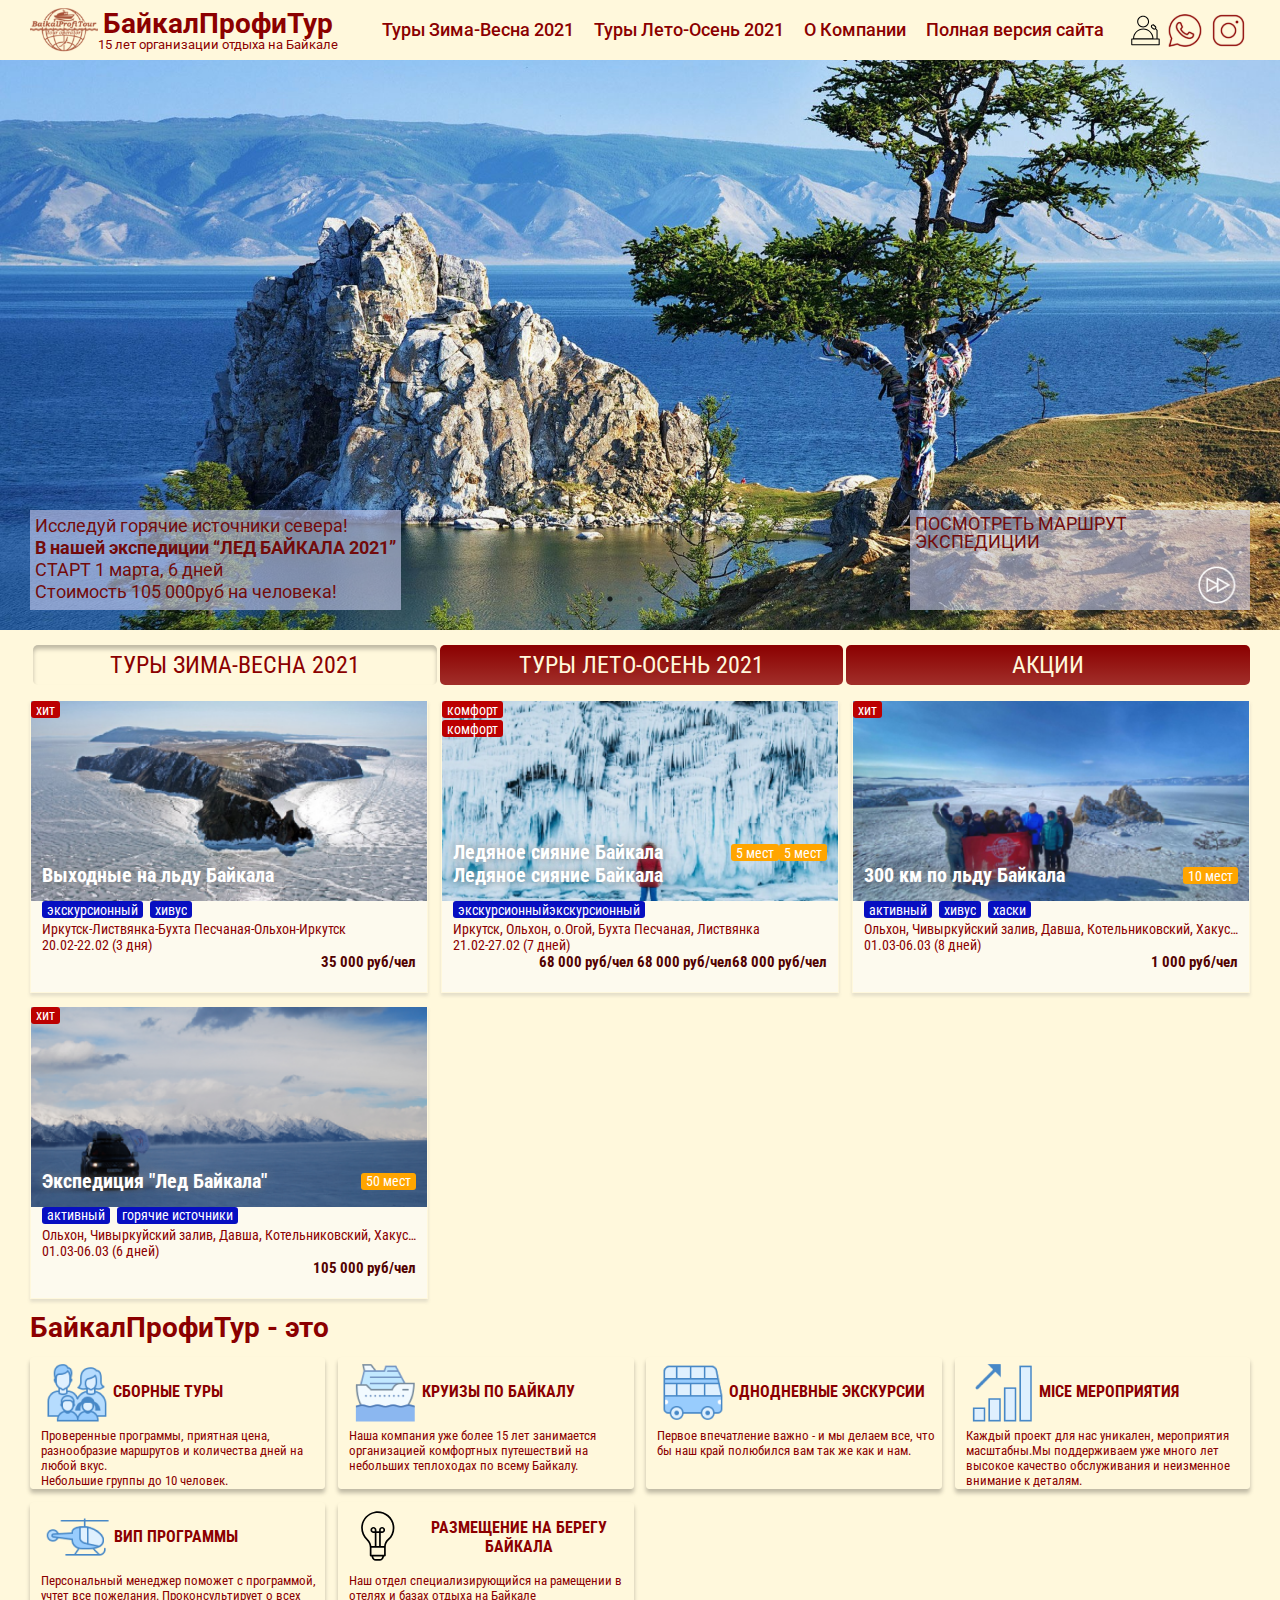
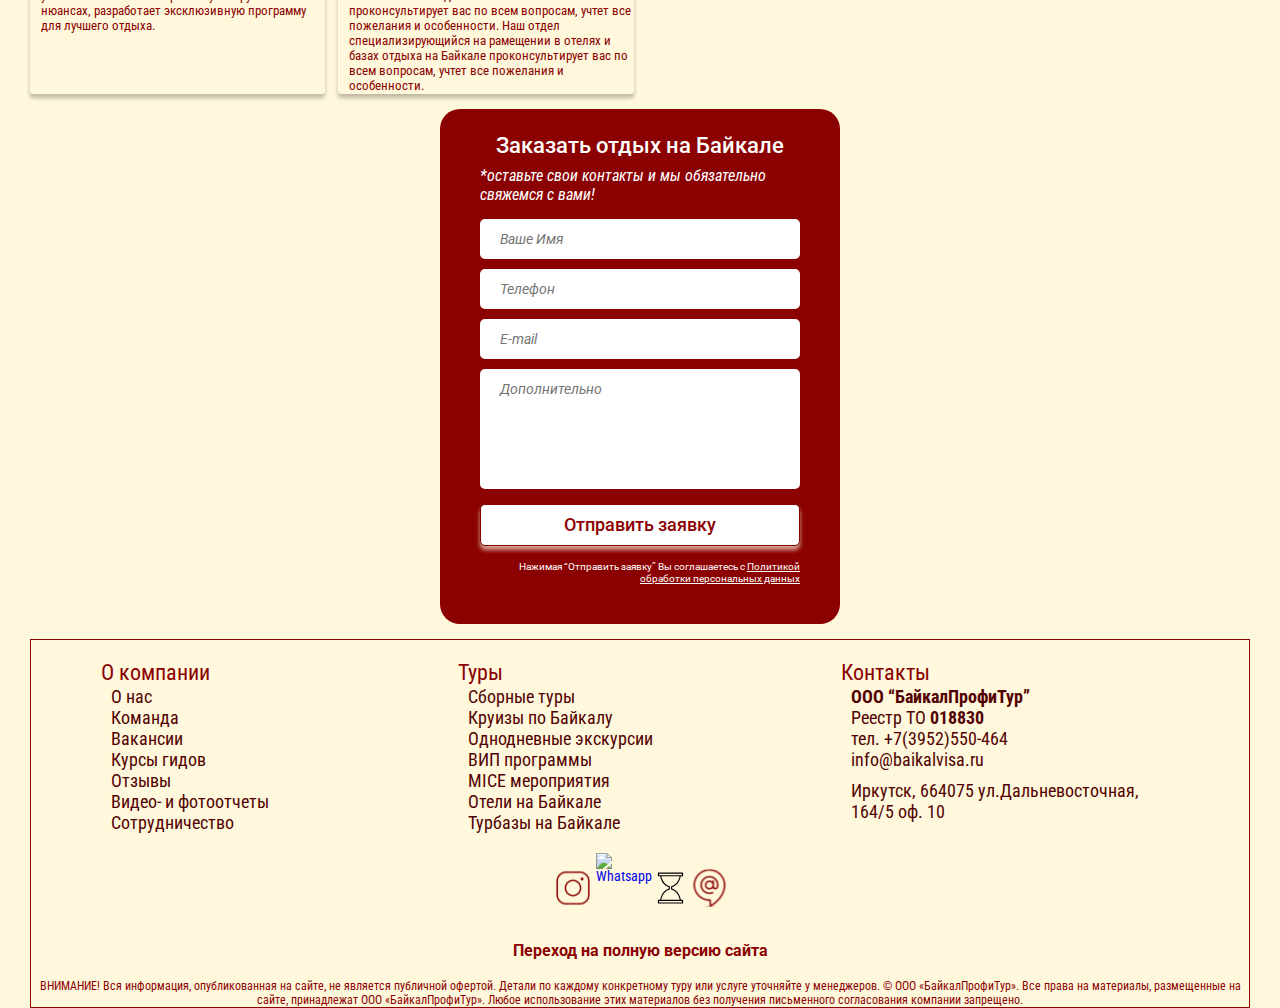
==== index.html @ 5ce85ab9 "Add files via upload" ====
<!DOCTYPE html>
<html lang="en">
<head>
   <meta charset="UTF-8">
   <meta name="viewport" content="width=device-width, initial-scale=1.0">
   <link rel="stylesheet" href="css/style.css">
   <link rel="stylesheet" href="slick/slick.css">
   <link rel="stylesheet" href="slick/slick-theme.css">
   <title>Document</title>
</head>
<body>
<div class="wrapper">
   <header class="header">
      <div class="container header-container">
   
         <div class="header__body">
   
            <!-- Колонка логотип -->
            <div class="header__column menu-logo">
               <a href="/index.html" class="header__logo"><img src="img/icon/baikalprofitour_logoс.svg" alt="Логотип"></a>
               <div class="header__text">
                  <p class="header__title">
                    <a href="index.html">БайкалПрофиТур</a></p>
                  <p class="header__subtitle">15 лет организации отдыха на Байкале</p>
               </div>
            </div>
            <!-- Колонка основного меню -->
            <div class="header__column menu-header">
               <!-- Бургер -->
               <div class="menu-header__icon">
                  <span></span>
               </div>
               <nav class="menu-header__menu">
                  <ul class="menu-header__list">
                     <li><a href="/index.html" class="menu-header__link">Туры Зима-Весна 2021</a></li>
                     <li><a href="/summer.html" class="menu-header__link">Туры Лето-Осень 2021</a></li>
                     <li><a href="#" class="menu-header__link">О Компании</a></li>
                     <li><a href="http://www.baikalvisa.ru/" class="menu-header__link">Полная версия сайта</a></li>
                     <li class="menu-header__list_text menu-header__link">ООО “БайкалПрофиТур” <br> Реестр ТО 018830 <br>тел. +7(3952)550-464<br> info@baikalvisa.ru <br>Иркутск, 664075 ул.Дальневосточная, 164/5 оф. 10</li>
   
                  </ul>
                  
               </nav>
            </div>
            <!-- Колонка меню для связи  -->
            <div class="header__column social-menu-header dropdown">
               <div class="social-menu__dropdownbtn"><img src="img/icon/dropdown.svg" alt="Связаться"></div>
   
               <ul class="social-menu-header__list">
                  <li><a href="#" class="social-menu-header__link"><img src="img/test/Tilda_Icons_1ed_speaker.svg" alt="Позвонить"></a></li>
                  <li><a href="#" class="social-menu-header__link"><img src="img/icon/whatsapp.svg" alt="WhatsApp"></a></li>
                  <li><a href="https://www.instagram.com/baikal_profi_tour/?igshid=1kckysxaospuv" class="social-menu-header__link"><img src="img/icon/insta.svg" alt="Инстаграмм"></a></li>
               </ul>
               
               
               
               
            </div>
   
         </div>
      </div>
   </header>
   </div>    <div class="wrapper">
      <main class="main">

      <!-- Слайдер -->
      <section class="main__slider slider">
         <!-- единичный слайд -->
         <div class="slide" style="background-image: url(/img/slider_2.jpg)">
            <div class="container slide-wrapper">
               <div class="slide__information">
               
               <div class="slide__column slide-description">
                  <p class="slide-description__text">
                  Исследуй горячие источники севера!<br>
                  <strong>В нашей экспедиции “ЛЕД БАЙКАЛА 2021”</strong><br>
                  СТАРТ 1 марта, 6 дней<br>
                  Стоимость 105 000руб на человека!<br>
                  </p>
               </div>
               <div class="slide__column slide-more">
                  <div class="slide-more__text">
                     ПОСМОТРЕТЬ МАРШРУТ ЭКСПЕДИЦИИ
                  </div>
                  <a href="#" class="slide-more__link"><img src="img/icon/slide_link-btn.svg" alt=""></a>
               </div>
               </div>
            </div>
         </div>
         <!-- единичный слайд -->
         <div class="slide" style="background-image: url(/img/slider_3.jpg)">
            <div class="container slide-wrapper">
               <div class="slide__information">
               
               <div class="slide__column slide-description">
                  <p class="slide-description__text">
                  1 <br>
                  2 <br>
                  3 <br>
                  4 <br>
                  5 <br>
                  </p>
               </div>
               <div class="slide__column slide-more">
                  <div class="slide-more__text">
                     ПОСМОТРЕТЬ МАРШРУТ ЭКСПЕДИЦИИ
                  </div>
                  <a href="#" class="slide-more__link"><img src="img/test/Tilda_Icons_1ed_hat.svg" alt=""></a>
               </div>
               </div>
            </div>
         </div>
         <!-- единичный слайд -->
         <div class="slide" style="background-image: url(/img/slider_4.jpg)">
            <div class="container slide-wrapper">
               <div class="slide__information">
               
               <div class="slide__column slide-description">
                  <p class="slide-description__text">
                  Исследуй горячие источники севера!<br>
                  <strong>В нашей экспедиции “ЛЕД БАЙКАЛА 2021”</strong><br>
                  СТАРТ 1 марта, 6 дней<br>
                  Стоимость 105 000руб на человека!<br>
                  </p>
               </div>
               <div class="slide__column slide-more">
                  <div class="slide-more__text">
                     ПОСМОТРЕТЬ МАРШРУТ ЭКСПЕДИЦИИ
                  </div>
                  <a href="#" class="slide-more__link"><img src="img/icon/slide_link-btn.svg" alt=""></a>
               </div>
               </div>
            </div>
         </div>

      </section>
      <!-- Секция с основными категориями -->
<div class="container">
   <h1 class="hidden">БАЙКАЛПРОФИТУР 15 лет организации отдыха на Байкале</h1>
   <!-- Выбор категорий -->
<section class="category">
   <ul class="category-list category-title">
      <li class="category-title-item_active">
         <a href="index.html" class="category-title__link category-title__link_active"><h2>ТУРЫ ЗИМА-ВЕСНА 2021</h2></a>
      </li>
      <li>
         <a href="summer.html" class="category-title__link"><h2>ТУРЫ ЛЕТО-ОСЕНЬ 2021</h2></a>
      </li>
      <li>
         <a href="stock.html" class="category-title__link"><h2>АКЦИИ</h2></a>
      </li>
   </ul>
   <!-- Вывод постов из категории -->
   <div class="category-results">
      <!-- единичный пост -->
      <div class="category-results__item category-item">
         
         <div class="category-item__prev" style="background-image: url(/img/item1.png)">
            <ul class="flag-list__intitle">
               <li class="category-item__flag flag__intitle_top">
                  хит
               </li>
              
            </ul>
            <div class="prev-wrapper">
            <h2 class="category-item__title">Выходные на льду Байкала</h2>
            
            </div>
            <a href='single.html' class='category-item__ghostLink'></a>

         </div>
         
         <div class="category-item__descr">
            <div class="descr-wrapper">
            <ul class="category-flag flag-list flag-list_nowrap">
               <li class="category-flag__item category-flag__item_left category-item__flag category-item__flag_nowrap">
                  <p class="nowrap"> экскурсионный</p>
               </li>
               <li class="category-flag__item category-flag__item_left category-item__flag category-item__flag_nowrap">
                  <p class="nowrap"> хивус </p>
               </li>
               
            </ul>
            <div class="category-item__information">
            <div class="category-item__text">
            <p class="category-item__rout">
               Иркутск-Листвянка-Бухта Песчаная-Ольхон-Иркутск
                         </p>
            <p class="category-item__data">
               20.02-22.02 (3 дня)  
            </div>
            </p>
         
            <p class="category-item__price">
               35 000 руб/чел
            </p>
         </div>
            </div>
         </div>
      </div>
      <!-- Конец поста-->
      <!-- единичный пост -->
      <div class="category-results__item category-item">
         
         <div class="category-item__prev" style="background-image: url(/img/item2.png)">
            <ul class="flag-list__intitle">
               <li class="category-item__flag flag__intitle_top">
                  комфорт
               </li>
               <li class="category-item__flag flag__intitle_top">
                  комфорт
               </li>
               
              
            </ul>
            <div class="prev-wrapper">
            <h2 class="category-item__title">Ледяное сияние Байкала Ледяное сияние Байкала</h2>
            <p class="category-item__flag flag__intitle">5 мест</p>
            <p class="category-item__flag flag__intitle">5 мест</p>
            
            </div>
            <a href='#' class='category-item__ghostLink'></a>

         </div>
         
         <div class="category-item__descr">
            <div class="descr-wrapper">
            <ul class="category-flag flag-list flag-list_nowrap">
               <li class="nowrap category-flag__item category-flag__item_left category-item__flag category-item__flag_nowrap">
                  <p class="nowrap"> экскурсионныйэкскурсионный </p>
               </li>
            </ul>
            <div class="category-item__information">
            <div class="category-item__text">
            <p class="category-item__rout">
               Иркутск, Ольхон, о.Огой, Бухта Песчаная, Листвянка
                      </p>
            <p class="category-item__data">
               21.02-27.02 (7 дней)     
            </div>
            </p>
         
            <p class="category-item__price">
               68 000 руб/чел
               68 000 руб/чел68 000 руб/чел
               
            </p>
         </div>
            </div>
         </div>
      </div>
      <!-- Конец поста-->
      <!-- единичный пост -->
      <div class="category-results__item category-item">
         
         <div class="category-item__prev" style="background-image: url(/img/item3.png)">
            <ul class="flag-list__intitle">
               <li class="category-item__flag flag__intitle_top">
                  хит
               </li>
              
            </ul>
            <div class="prev-wrapper">
            <h2 class="category-item__title">300 км по льду Байкала </h2>
            <p class="category-item__flag flag__intitle">10 мест</p>
            </div>
            <a href='#' class='category-item__ghostLink'></a>

         </div>
         
         <div class="category-item__descr">
            <div class="descr-wrapper">
            <ul class="category-flag flag-list flag-list_nowrap">
               <li class="category-flag__item category-flag__item_left category-item__flag category-item__flag_nowrap">
                  <p class="nowrap"> активный</p>
               </li>
               <li class="category-flag__item category-flag__item_left category-item__flag category-item__flag_nowrap">
                  <p class="nowrap"> хивус</p>
               </li>
               <li class="category-flag__item category-flag__item_left category-item__flag category-item__flag_nowrap">
                  <p class="nowrap"> хаски</p>
               </li>
               
            </ul>
            <div class="category-item__information">
            <div class="category-item__text">
            <p class="category-item__rout">
               Ольхон, Чивыркуйский залив, Давша, Котельниковский, Хакусы, Северобайкальск
            </p>
            <p class="category-item__data">
               01.03-06.03 (8 дней)
            </div>
            </p>
         
            <p class="category-item__price">
               1 000 руб/чел
            </p>
         </div>
            </div>
         </div>
      </div>
      <!-- Конец поста-->
      <!-- единичный пост -->
      <div class="category-results__item category-item">
         
         <div class="category-item__prev" style="background-image: url(/img/item4.png)">
            <ul class="flag-list__intitle">
               <li class="category-item__flag flag__intitle_top">
                  хит
               </li>
              
            </ul>
            <div class="prev-wrapper">
            <h2 class="category-item__title">Экспедиция "Лед Байкала"</h2>
            <p class="category-item__flag flag__intitle">50 мест</p>
            </div>
            <a href='#' class='category-item__ghostLink'></a>

         </div>
         
         <div class="category-item__descr">
            <div class="descr-wrapper">
            <ul class="category-flag flag-list flag-list_nowrap">
               <li class="category-flag__item category-flag__item_left category-item__flag category-item__flag_nowrap">
                  <p class="nowrap"> активный</p>
               </li>
               <li class="category-flag__item category-flag__item_left category-item__flag category-item__flag_nowrap">
                  <p class="nowrap"> горячие источники </p>
               </li>
               
            </ul>
            <div class="category-item__information">
            <div class="category-item__text">
            <p class="category-item__rout">
               Ольхон, Чивыркуйский залив, Давша, Котельниковский, Хакусы, Северобайкальск
            </p>
            <p class="category-item__data">
               01.03-06.03 (6 дней)
            </div>
            </p>
         
            <p class="category-item__price">
               105 000 руб/чел
            </p>
         </div>
            </div>
         </div>
      </div>
      <!-- Конец поста-->
  

   </div>

</section>
</div><div class="container">

<section class="features-wrapper">
   <div class="features-title">
   <h2 class="features-title">
      БайкалПрофиТур - это
   </h2>
</div>
   <!-- вывод постов-->
   <div class="features">
      <!-- единичный пост -->
      <div class="features-item">
         <a href="http://www.baikalvisa.ru/"></a>
         <div class="features-item__wrapper">
            
         <div class="features-item__block-title">
            <div class="features-item__img">
               <img src="img/features1.png" alt="">
            </div>
            <div class="features-item__title">
               <h3>
                  СБОРНЫЕ ТУРЫ
               </h3>
            </div>
         </div>
         <div class="features-item__text">
            
               Проверенные программы, приятная цена, разнообразие маршрутов и количества дней на любой вкус.
               <br>Небольшие группы до 10 человек.  
            
         </div>
         </div>
      </div>
      <!-- конец поста -->
            <!-- единичный пост -->
            <div class="features-item">
               <a href="http://www.baikalvisa.ru/"></a>
               <div class="features-item__wrapper">
               <div class="features-item__block-title">
                  <div class="features-item__img">
                     <img src="img/features2.png" alt="">
                  </div>
                  <div class="features-item__title">
                     <h3>
                        КРУИЗЫ ПО БАЙКАЛУ
                     </h3>
                  </div>
               </div>
               <div class="features-item__text">
                  
                  Наша компания уже более 15 лет занимается организацией комфортных путешествий на небольших теплоходах по всему Байкалу.   
                  
               </div>
               </div>
            </div>
            <!-- конец поста -->
                  <!-- единичный пост -->
      <div class="features-item">
         <a href="http://www.baikalvisa.ru/"></a>
         <div class="features-item__wrapper">
         <div class="features-item__block-title">
            <div class="features-item__img">
               <img src="img/features3.png" alt="">
            </div>
            <div class="features-item__title">
               <h3>
                  ОДНОДНЕВНЫЕ ЭКСКУРСИИ
               </h3>
            </div>
         </div>
         <div class="features-item__text">
            
            Первое впечатление важно - и мы делаем все, что бы наш край полюбился вам так же как и нам. 
            
         </div>
         </div>
      </div>
      <!-- конец поста -->
            <!-- единичный пост -->
            <div class="features-item">
               <a href="http://www.baikalvisa.ru/"></a>
               <div class="features-item__wrapper">
               <div class="features-item__block-title">
                  <div class="features-item__img">
                     <img src="img/features4.png" alt="">
                  </div>
                  <div class="features-item__title">
                     <h3>
                        MICE МЕРОПРИЯТИЯ
                     </h3>
                  </div>
               </div>
               <div class="features-item__text">
                  
                  Каждый проект для нас уникален, мероприятия масштабны.Мы поддерживаем уже много лет высокое качество обслуживания и неизменное внимание к деталям. 
                  
               </div>
               </div>
            </div>
            <!-- конец поста -->
                  <!-- единичный пост -->
      <div class="features-item">
         <a href="http://www.baikalvisa.ru/"></a>
         <div class="features-item__wrapper">
         <div class="features-item__block-title">
            <div class="features-item__img">
               <img src="img/features5.png" alt="">
            </div>
            <div class="features-item__title">
               <h3>
                  ВИП ПРОГРАММЫ
               </h3>
            </div>
         </div>
         <div class="features-item__text">
            
            Персональный менеджер поможет с программой, учтет все пожелания. Проконсультирует о всех нюансах, разработает эксклюзивную программу для лучшего отдыха.  
            
         </div>
         </div>
      </div>
      <!-- конец поста -->
            <!-- единичный пост -->
            <div class="features-item">
               <a href="http://www.baikalvisa.ru/"></a>
               <div class="features-item__wrapper">
               <div class="features-item__block-title">
                  <div class="features-item__img">
                     <img src="img/test/Tilda_Icons_1ed_lightbulb 14.svg" alt="">
                  </div>
                  <div class="features-item__title">
                     <h3>
                        РАЗМЕЩЕНИЕ НА БЕРЕГУ БАЙКАЛА
                     </h3>
                  </div>
               </div>
               <div class="features-item__text">
                  
                  Наш отдел специализирующийся на рамещении в отелях и базах отдыха на Байкале проконсультирует вас по всем вопросам, учтет все пожелания и особенности.  
                  Наш отдел специализирующийся на рамещении в отелях и базах отдыха на Байкале проконсультирует вас по всем вопросам, учтет все пожелания и особенности.  

               </div>
               </div>
            </div>
            <!-- конец поста --> 
   </div>
</section>

</div><div class="container">
<form class="decor">
   <div class="form-inner">
   <h3>Заказать отдых на Байкале</h3>
   <p>*оставьте свои контакты и мы обязательно свяжемся с вами!</p>
   <input type="text" placeholder="Ваше Имя">
   <input type="tel" placeholder="Телефон">
   <input type="text" placeholder="E-mail">
   <textarea placeholder="Дополнительно" rows="3"></textarea>
   <input type="submit" value="Отправить заявку">
   <p class="politics">
      Нажимая “Отправить заявку” Вы соглашаетесь с <a href="http://www.baikalvisa.ru/">Политикой обработки персональных данных</a>
   </p>
   </div>
</form>
</div>   </main>
   </div>
<footer class="footer">
   <div class="container">
      <div class="footer-wrapper">
      <!-- Навигация в футере -->
      <div class="footer-nav">
         <!-- О компании -->
         <ul class="footer-nav__about footer-nav__list">
            <li class="footer-nav__header"><h2 class="footer-nav__title">О компании</h2><span class="footer-arrow__about arrow-up"></span></li>
         <div class="footer-about__wrapper footer-hidden">
            <li><a href="http://www.baikalvisa.ru/" class="footer-nav__link">О нас</a></li>
            <li><a href="http://www.baikalvisa.ru/" class="footer-nav__link">Команда</a></li>
            <li><a href="http://www.baikalvisa.ru/" class="footer-nav__link">Вакансии</a></li>
            <li><a href="http://www.baikalvisa.ru/" class="footer-nav__link">Курсы гидов</a></li>
            <li><a href="http://www.baikalvisa.ru/" class="footer-nav__link">Отзывы</a></li>
            <li><a href="http://www.baikalvisa.ru/" class="footer-nav__link">Видео- и фотоотчеты</a></li>
            <li><a href="http://www.baikalvisa.ru/" class="footer-nav__link">Сотрудничество</a></li>
         </div>
         </ul>
         <!-- Туры -->
         <ul class="footer-nav__tours footer-nav__list">
            <li class="footer-nav__header"><h2 class="footer-nav__title">Туры</h2><span class="footer-arrow__tours arrow-up"></span></li>
         <div class="footer-tours__wrapper footer-hidden">
            <li><a href="http://www.baikalvisa.ru/" class="footer-nav__link">Сборные туры</a></li>
            <li><a href="http://www.baikalvisa.ru/" class="footer-nav__link">Круизы по Байкалу</a></li>
            <li><a href="http://www.baikalvisa.ru/" class="footer-nav__link">Однодневные экскурсии</a></li>
            <li><a href="http://www.baikalvisa.ru/" class="footer-nav__link">ВИП программы</a></li>
            <li><a href="http://www.baikalvisa.ru/" class="footer-nav__link">MICE мероприятия</a></li>
            <li><a href="http://www.baikalvisa.ru/" class="footer-nav__link">Отели на Байкале</a></li>
            <li><a href="http://www.baikalvisa.ru/" class="footer-nav__link">Турбазы на Байкале</a></li>
         </div>
         </ul>
         <!-- Контакты -->
         <ul class="footer-nav__contacts footer-nav__list">
            <li class="footer-nav__header"><h2 class="footer-nav__title">Контакты</h2><span class="footer-arrow__contacts arrow-up"></span></li>
         <div class="footer-contacts__wrapper footer-hidden">
            <li class="footer-contacts__text footer-contacts__text_first"><strong>ООО “БайкалПрофиТур”</strong><br> Реестр ТО <strong>018830</strong> <br>тел. +7(3952)550-464 <br> info@baikalvisa.ru</li>
            <li class="footer-contacts__text">Иркутск, 664075 ул.Дальневосточная, 164/5 оф. 10</li>
         </div>
         </ul>
      </div>
      <div class="footer-social">
         <ul class="footer-social__list">
            <li><a href="https://www.instagram.com/baikal_profi_tour/?igshid=1kckysxaospuv" class="footer-social__link"><img src="img/icon/insta.svg" alt="Insta"></a></li>
            <li><a href="#" class="footer-social__link"><img src="" alt="Whatsapp"></a></li>
            <li><a href="#" class="footer-social__link"><img src="img/test/Tilda_Icons_1ed_hourglass.svg" alt="Phone"></a></li>
            <li><a href="#" class="footer-social__link"><img src="img/icon/mail.svg" alt="Mail"></a></li>
         </ul>
      </div>
      <div class="footer-site-link site-link">
         <a href="http://www.baikalvisa.ru/" class="site-link__link">Переход на полную версию сайта</a>
      </div>
      <p class="footer-offerta">
         ВНИМАНИЕ! Вся информация, опубликованная на сайте, не является публичной офертой. 
         Детали по каждому конкретному туру или услуге уточняйте у менеджеров.
         © ООО «БайкалПрофиТур». Все права на материалы, размещенные на сайте, принадлежат ООО «БайкалПрофиТур». Любое использование этих материалов без получения письменного согласования компании запрещено.
      </p>
   </div>
   </div>
</footer><script src="https://code.jquery.com/jquery-3.5.1.slim.min.js"></script>
<script src="js/main.js"></script>
<script src="slick/slick.min.js"></script>
</body>
</html>
---- css/style.css ----
@charset "UTF-8";@import url("https://fonts.googleapis.com/css2?family=Roboto+Condensed:ital,wght@0,400;0,700;1,400&family=Roboto:ital,wght@0,400;0,700;1,400&display=swap");*,:after,:before{box-sizing:border-box}blockquote,body,dd,dl,figure,h1,h2,h3,h4,p{margin:0}ol[role=list],ul[role=list]{list-style:none}html{scroll-behavior:smooth}body{min-height:100vh;text-rendering:optimizeSpeed;line-height:1.5}a:not([class]){-webkit-text-decoration-skip:ink;text-decoration-skip-ink:auto}img,picture{max-width:100%;display:block}button,input,select,textarea{font:inherit}@media (prefers-reduced-motion:reduce){*,:after,:before{animation-duration:0.01ms!important;animation-iteration-count:1!important;transition-duration:0.01ms!important;scroll-behavior:auto!important}}*{padding:0;margin:0;border:0}*,:after,:before{box-sizing:border-box}:active,:focus{outline:none}a:active,a:focus{outline:none}aside,footer,header,nav{display:block}body,html{height:100%;width:100%;font-size:100%;line-height:1;font-size:14px;-ms-text-size-adjust:100%;-moz-text-size-adjust:100%;-webkit-text-size-adjust:100%}button,input,textarea{font-family:inherit}input::-ms-clear{display:none}button{cursor:pointer}button::-moz-focus-inner{padding:0;border:0}a,a:visited{text-decoration:none}a:hover{text-decoration:none}ul li{list-style:none}img{vertical-align:top}h1,h2,h3,h4,h5,h6{font-size:inherit;font-weight:400}.wrapper{width:100%;overflow:hidden}.header{background-color:#FFF8DC;box-sizing:border-box}.container{max-width:1240px;padding:0px 10px;margin:0 auto}.header__body{height:60px;display:flex;font-size:0px;justify-content:space-between;align-items:center}.header__logo{display:flex;justify-content:center}.header__logo img{display:inline-block;height:68px}.menu-logo{display:flex;justify-content:center}.header__text{display:flex;flex-flow:column;justify-content:center}.header__title{font-family:Roboto;font-size:28px;font-weight:700;text-align:center}.header__title a{color:#8B0000}.header__subtitle{font-family:Roboto;font-size:13px;font-weight:400;text-align:center}.menu-header{display:flex;align-items:center}.menu-header__icon{display:none}.menu-header__list{display:flex}.menu-header__list li{margin-left:20px}.social-menu-header__list{display:flex}.social-menu-header__list li{max-height:60px;margin-left:11px}.social-menu-header__list img{max-width:100%}.menu-header__link{font-family:Roboto;font-style:normal;font-weight:500;font-size:18px;text-align:center;color:#8B0000}.menu-header__link:hover{opacity:0.4}.social-menu-header__link img{height:35px;max-width:100%}.social-menu-header__link img:hover{opacity:0.4}.social-menu__dropdownbtn{display:none}.social-menu__dropdownbtn img{max-width:100%;height:50px}.menu-header__list_text{text-align:left;display:none}@media (max-width:890px){.header{position:fixed;width:100%;top:0;left:0;z-index:50;background-color:#FFF8DC}.header:before{content:"";position:absolute;top:0;left:0;width:100%;height:100%;background-color:#FFF8DC;z-index:3;filter:drop-shadow(0px 4px 4px rgba(139,0,0,0.25))}.header__body{position:relative;display:flex;font-size:0px;justify-content:space-between;align-items:center}.menu-header__icon{z-index:4;display:block;position:relative;width:40px;max-height:20px}.menu-header__icon span{position:absolute;background:#FFF8DC;border:1px solid #8B0000;width:40px;height:4px;top:50%}.menu-header__icon span:before{content:"";position:absolute;background:#FFF8DC;border:1px solid #8B0000;width:40px;height:4px;transform:translateY(-10px);left:-2%}.menu-header__icon span:after{content:"";position:absolute;background:#FFF8DC;border:1px solid #8B0000;width:40px;height:4px;transform:translateY(9px);left:-2%}.menu-header__icon_active span{background-color:transparent;border:none}.menu-header__icon_active span:before{transform:rotate(45deg);transition:all 0.5s ease 0s}.menu-header__icon_active span:after{transform:rotate(-45deg);transition:all 0.5s ease 0s}.menu-header__list{flex-flow:column;overflow:auto;margin-top:30px;position:fixed;top:-100%;left:0;width:83%;height:100%;padding-top:60px;background-color:#FFF8DC;box-shadow:inset 0px 4px 4px rgba(139,0,0,0.35)}.menu-header__list li{margin-bottom:30px}.menu-header__list_active{top:0;transition:all 0.7s ease 0s}.menu-header{order:0;display:flex;flex-flow:column}.menu-logo{z-index:4;order:1}.social-menu-header{order:2;z-index:4}.social-menu__dropdownbtn{display:block}.dropdown{position:relative}.social-menu-header__list{background:#FFF8DC;display:none;position:absolute;top:100%;left:0;padding-bottom:10px;width:100%;z-index:10;transition:all 0.7s ease 0s;box-shadow:0px 4px 4px rgba(0,0,0,0.5);border-radius:10px}.social-menu-header__list li{display:flex;justify-content:center;padding-top:10px}.social-menu-header__list img{height:44px;max-width:100%;filter:drop-shadow(0px 4px 4px rgba(0,0,0,0.25))}.header-hidden{display:block}.menu-header__list_text{text-align:left;display:block;font-weight:400;font-size:14px;font-family:Roboto}}@media (max-width:521px){.header__text{display:flex;flex-flow:column;align-items:center;justify-content:center}.header__title{font-family:Roboto;font-size:18px;font-weight:700;text-align:center;color:#8B0000}.header__subtitle{font-family:Roboto;font-size:7px;font-weight:400;text-align:center;color:#8B0000}}.menu-header__icon{width:35px;height:35px}.menu-header__icon span{width:35px;height:4px}.menu-header__icon span:before{width:35px}.menu-header__icon span:after{width:35px}.social-menu-header__list li{margin-left:0px}.social-menu-header__list img{max-width:100%}@media (max-width:350px){.menu-header__icon{height:35px}.container{padding:0px 3px}.menu-logo a img{max-width:100%}.header__title{font-family:Roboto;font-size:17px;font-weight:700;text-align:center;color:#8B0000}.header__text{margin:0 auto;text-align:center}}.main__slider{position:relative;margin:0 auto}.slider{font-family:Roboto;font-style:normal;font-weight:normal;font-size:18px;color:#720B0B}.slide{max-width:100%;height:570px;background-position:center;background-repeat:no-repeat;background-size:cover}.slide__information{display:flex;justify-content:space-between;height:570px;align-items:flex-end;padding-bottom:20px}.slide__column{min-height:100px}.slide-description{background:rgba(201,205,238,0.6);text-align:left;max-width:563px}.slide-description__text{line-height:22px;padding:5px}.slide-more{display:flex;background:rgba(201,205,238,0.6);max-width:340px;padding:5px}.slide-more__link{display:block;align-items:flex-end;align-self:flex-end}.slide-more__link img{max-width:100%;width:70px}.slider .slick-dots{margin:0 auto;position:absolute;top:92%}@media (max-width:890px){.main{padding-top:60px}.slide{height:240px}.slider{font-family:Roboto;font-style:normal;font-weight:normal;font-size:12px;color:#720B0B}.slide__information{display:flex;justify-content:space-between;height:240px;align-items:flex-end;padding-bottom:20px}.slide__column{min-height:65px}.slide-description{background:rgba(201,205,238,0.6);text-align:left;max-width:360px}.slide-description__text{line-height:14px;padding:5px}.slide-more{display:flex;background:rgba(201,205,238,0.6);max-width:200px;padding:5px}.slide-more__text{height:auto}.slide-more__link{display:block;align-items:flex-end;align-self:flex-end}.slide-more__link img{max-width:100%;width:50px}}@media (max-width:520px){.slider{font-size:10px}.slide__information{display:flex;justify-content:space-between;min-height:240px;align-items:flex-end;padding-bottom:20px}.slide__column{min-height:70px}.slide-description{background:rgba(201,205,238,0.6);text-align:left;max-width:360px;height:auto;margin-right:10px}.slide-description__text{line-height:14px;padding:3px}.slide-more{font-size:11px;display:flex;background:rgba(201,205,238,0.6);max-width:120px;padding:3px}.slide-more__text{width:100%}.slide-more__link{display:block;align-items:flex-end;align-self:flex-end}.slide-more__link img{max-width:100%}}@media (max-width:365px){.slide__column{min-height:75px}.slide-more{max-width:105px;padding:3px}.slide-more__link{min-width:32px}.slide-more__link img{max-width:100%}}.category{margin-top:-15px}.category-title{display:flex;justify-content:space-between;align-items:center;font-size:24px;text-align:center;margin:0 auto}.category-title li{display:flex;justify-content:center;align-items:center;width:100%;height:40px;background:linear-gradient(180deg,#8B0000 0%,rgba(139,0,0,0.81) 100%);border-radius:5px;margin-left:3px}.category-title .category-title-item_active{background:linear-gradient(180deg,#FFF8DC 0%,rgba(255,248,220,0.81) 100%);box-shadow:inset 0px 4px 4px rgba(0,0,0,0.25);border-radius:5px}.category-title__link{display:inline-block;color:#FFF8DC}.category-title__link_active{color:#8B0000}.category-results{display:grid;grid-template-columns:repeat(auto-fill,minmax(340px,1fr));grid-gap:1vw}.category-item{margin-top:15px;height:100%;background:#FDFAEE;border:0.5px solid #FFF8DC;box-shadow:0px 3px 3px rgba(152,152,152,0.25);position:relative;z-index:0}.category-item__prev{display:flex;align-items:flex-end;position:relative;min-height:200px;background-position:center;background-repeat:no-repeat;background-size:cover}.prev-wrapper{display:flex;width:100%;justify-content:space-between;margin-bottom:14px;margin-right:11px;margin-left:11px}.category-item__ghostLink{position:absolute;display:block;top:0;left:0;width:100%;height:100%;z-index:1}.category-item__title{text-shadow:#868686 0 0 10px;font-weight:bold;font-size:20px;line-height:23px;color:#FFFFFF}.category-item__flag{white-space:nowrap;display:flex;align-items:center;font-style:normal;font-weight:normal;font-size:14px;line-height:16px;text-align:center;color:#FFFFFF;border-radius:3px;height:17px;padding:5px}.flag__intitle{background-color:orange;margin-top:3px}.descr-wrapper{max-width:100%;padding:0 11px 6px 11px}.category-item__descr{max-height:160px;max-width:100%}.flag-list{display:flex;width:100%;justify-content:space-between;margin-bottom:3px}.flag-list_nowrap{display:flex;flex-wrap:nowrap;justify-content:flex-start}.flag-list__left{display:flex}.flag-list__left_nowrap{display:flex;flex-wrap:nowrap;justify-content:flex-start}.category-flag__item_right{text-align:left;background:#BC0000}.flag-list__intitle{position:absolute;top:0}.flag__intitle_top{margin-bottom:2px;background:#BC0000;width:100%}.category-flag__item_left{background:#070FC1;margin-right:7px}.category-item__information{display:flex;flex-flow:column;justify-content:space-between;height:100%}.category-item__text{font-size:14px;line-height:16px;width:100%;white-space:nowrap;overflow:hidden;text-overflow:ellipsis}.nowrap{white-space:nowrap;overflow:hidden;text-overflow:ellipsis}.category-item__flag_nowrap{white-space:nowrap;overflow:hidden;text-overflow:ellipsis}.category-item__rout{margin-bottom:3px;min-width:360px;display:inline}.category-item__data{font-size:14px;line-height:16px}.category-item__price{display:flex;height:100%;width:100%;justify-content:flex-end;font-weight:bold;font-size:15px;line-height:18px;color:#530202}@media (max-width:890px){.category-title{font-size:20px}}@media (max-width:707px){.category-title{font-size:18px}.category-results{grid-template-columns:repeat(auto-fill,minmax(290px,1fr))}}@media (max-width:607px){.category-title{font-size:16px}.category-results{grid-template-columns:repeat(auto-fill,minmax(250px,1fr))}}@media (max-width:524px){.category-item__prev{min-height:150px}.category-item__title{font-size:18px}.prev-wrapper{flex-wrap:wrap}.category-flag{flex-wrap:wrap}.flag-list_nowrap{flex-wrap:nowrap;width:100%}.flag-list__left{flex-wrap:wrap}.flag-list__left_nowrap{flex-wrap:nowrap;width:100%}.category-title{font-size:14px}.category-results{grid-template-columns:repeat(auto-fill,minmax(150px,1fr))}.category-item__descr{height:100%}}.features-wrapper{padding-top:30px}.features-title h2{font-family:Roboto;font-style:normal;font-weight:bold;font-size:28px}.features{padding-top:15px;display:grid;grid-template-columns:repeat(auto-fill,minmax(243px,1fr));grid-gap:1vw}.features-item{position:relative;background:#FFF8DC;border:1px solid #FFF8DC;box-shadow:0px 4px 4px rgba(0,0,0,0.25);border-radius:3px}.features-item a{position:absolute;display:block;top:0;left:0;width:100%;height:100%;z-index:1}.features-item__wrapper{padding-left:10px;padding-top:3px}.features-item__block-title{display:flex;text-align:center;align-items:center;justify-content:flex-start;max-width:100%;height:62px}.features-item__img img{max-width:100%;height:62px}.features-item__title{align-self:center;align-items:center;display:flex;justify-content:center}.features-item__title h3{font-style:normal;font-weight:bold;font-size:16px;line-height:19px}.features-item__text{margin-top:5px;font-family:Roboto Condensed;font-style:normal;font-weight:normal;font-size:13px;line-height:15px}@media (max-width:508px){.features{padding-top:15px;display:grid;grid-template-columns:repeat(auto-fill,minmax(150px,1fr));grid-gap:1vw}.features-item{height:100%;min-height:150px;background:#FFF8DC;border:1px solid #FFF8DC;box-shadow:0px 4px 4px rgba(0,0,0,0.25);border-radius:3px}.features-item img{height:50px;max-width:100%}.features-title h2{font-family:Roboto;font-style:normal;font-weight:bold;font-size:20px;line-height:22px}.features-item__title h3{font-style:normal;font-weight:bold;font-size:11px}}.decor{position:relative;max-width:400px;margin:15px auto 0;background:#8B0000;border-radius:20px}.decor a{text-decoration:underline}.form-inner{padding:24px 40px 24px 40px}.form-inner input,.form-inner textarea{display:block;width:100%;padding:0 20px;margin-bottom:10px;background:#FFFFFF;line-height:40px;border-width:0;border-radius:5px;font-family:"Roboto",sans-serif;font-style:italic}.form-inner input:hover{box-shadow:0px 4px 4px rgba(255,248,220,0.66)}.form-inner textarea:hover{box-shadow:0px 4px 4px rgba(255,248,220,0.66)}.form-inner input[type=submit]{margin-top:15px;background:#FFFFFF;border:1px solid #8B0000;box-shadow:0px 4px 4px rgba(255,248,220,0.66);border-radius:5px;color:#8B0000;font-style:normal;font-weight:500;font-size:18px}.form-inner input[type=submit]:hover{opacity:0.5}.form-inner textarea{resize:none}.form-inner h3{margin-top:0;font-family:"Roboto";font-weight:500;font-size:22px;line-height:26px;text-align:center;color:#FFFFFF;margin-bottom:7px}.form-inner p{margin-top:0;font-family:Roboto Condensed;font-style:italic;font-weight:normal;font-size:16px;line-height:19px;color:#FFFFFF;margin-bottom:15px}p.politics a{font-family:Roboto;font-style:normal;font-weight:normal;font-size:10px;line-height:12px;text-align:right;color:#FFFFFF;margin-top:15px}.footer{margin-top:15px}.footer-hidden{display:block}.footer-wrapper{border:1px solid #8B0000;box-sizing:border-box}.footer-nav{display:flex;justify-content:space-between;margin-top:20px;margin-left:70px;margin-right:70px}.footer-nav__title{font-family:Roboto Condensed;font-style:normal;font-weight:normal;font-size:22px;line-height:26px}.footer-contacts__text,.footer-nav__link{font-family:Roboto Condensed;font-style:normal;font-weight:normal;font-size:18px;line-height:21px;color:#530202;margin-left:10px}.footer-contacts__text:hover,.footer-nav__link:hover{opacity:0.4}.footer-social{margin:20px auto;max-width:180px}.footer-social__list{display:flex;justify-content:space-between}.footer-social__list li img{display:inline-block;height:70px;max-width:100%}.footer-social__list li img:hover{opacity:0.4}.footer-site-link{text-align:center}.site-link__link{text-align:center;font-family:Roboto;font-style:normal;font-weight:bold;font-size:16px;color:#8B0000}.footer-contacts__text{max-width:328px}.footer-contacts__text_first{margin-bottom:10px}.footer-offerta{font-family:Roboto Condensed;font-style:normal;font-weight:normal;font-size:12px;line-height:14px;text-align:center;color:#8B0000;margin-top:20px;margin-left:5px;margin-right:5px}@media (max-width:890px){.footer-nav{display:flex;flex-flow:column;margin-top:20px;margin-left:10px;margin-right:10px}.footer-hidden{display:none}.footer-nav__list{margin-bottom:10px}.footer-nav__header{display:flex;justify-content:space-between;border-bottom:1px solid #8B0000}.footer-nav__header span{width:20px;height:20px;border:solid #8B0000;border-width:0px 2px 2px 0px;display:inline-block;transform:rotate(225deg)}.footer-nav__header span.arrow-up{transform:rotate(45deg)}.footer-social{margin:0 auto;margin-bottom:10px;max-width:180px}.footer-offerta{font-size:10px;text-align:center;color:#8B0000;margin-top:10px}.footer-social__list li img{height:44px;max-width:100%}}.single-main h3{font-family:Roboto;font-weight:600;font-size:24px;line-height:28px;color:#530202;padding:3px}.single-main p{font-family:Roboto Condensed;font-style:normal;font-weight:500;font-size:20px;line-height:23px;padding:3px;color:#530202}.form-inner h3{margin-top:0;font-family:"Roboto";font-weight:500;font-size:22px;line-height:26px;text-align:center;color:#FFFFFF;margin-bottom:7px}.form-inner p{margin-top:0;font-family:Roboto Condensed;font-style:italic;font-weight:normal;font-size:16px;line-height:19px;color:#FFFFFF;margin-bottom:15px}p.politics{font-family:Roboto;font-style:normal;font-weight:normal;font-size:10px;line-height:12px;text-align:right;color:#FFFFFF;margin-top:15px}@media (max-width:616px){.single-main h3{font-size:16px;line-height:17px}.single-main p{font-size:12px;line-height:13px}.single-main h4{font-size:14px;line-height:15px}.form-inner h3{margin-top:0;font-family:"Roboto";font-weight:500;font-size:22px;line-height:26px;text-align:center;color:#FFFFFF;margin-bottom:7px}.form-inner p{margin-top:0;font-family:Roboto Condensed;font-style:italic;font-weight:normal;font-size:16px;line-height:19px;color:#FFFFFF;margin-bottom:15px}p.politics{font-family:Roboto;font-style:normal;font-weight:normal;font-size:10px;line-height:12px;text-align:right;color:#FFFFFF;margin-top:15px}}@media (max-width:420px){.single-main h3{font-size:15px;line-height:15px}.single-main p{font-size:12px;line-height:13px}.single-main h4{font-size:14px;line-height:14px}.form-inner h3{margin-top:0;font-family:"Roboto";font-weight:500;font-size:22px;line-height:26px;text-align:center;color:#FFFFFF;margin-bottom:7px}.form-inner p{margin-top:0;font-family:Roboto Condensed;font-style:italic;font-weight:normal;font-size:16px;line-height:19px;color:#FFFFFF;margin-bottom:15px}p.politics{font-family:Roboto;font-style:normal;font-weight:normal;font-size:10px;line-height:12px;text-align:right;color:#FFFFFF;margin-top:15px}}.single-header__title{max-width:100%;height:470px;background-position:center;background-repeat:no-repeat;background-size:cover}.single-header__container{height:100%}.single-title{height:100%;display:flex;flex-flow:column;justify-content:flex-end;font-family:Roboto;font-style:normal;padding-bottom:30px}.single-title__title{font-weight:500;font-size:30px;line-height:32px;color:#FFFFFF;text-shadow:#868686 0 0 10px}.single-title__subtitle{font-family:Roboto Condensed;font-weight:400;font-size:25px;line-height:27px;text-shadow:#868686 0 0 10px;color:#FFFFFF}.single-descr{margin-top:10px;width:100%;display:grid;grid-template-columns:1fr 1fr;font-style:normal}.single-descr__ontours{height:100%;display:flex;flex-flow:column}.ontours-tours__text{height:100%}.single-descr__text{margin-bottom:3px;background:#FDFAEE;border:0.5px solid #FFF8DC;box-shadow:0px 3px 3px rgba(152,152,152,0.25)}.tours-title__block{margin-bottom:3px;background:#FDFAEE;border:0.5px solid #FFF8DC;box-shadow:0px 3px 3px rgba(152,152,152,0.25)}.date-tours__text{min-height:132px}.price-tours__link{display:block;font-family:Roboto Condensed;font-style:normal;font-weight:bold;font-size:14px;line-height:16px;font-size:20px;line-height:23px;padding:3px;color:#530202;text-decoration:underline;font-style:italic}.price-tours__link:hover{opacity:0.3}.single-descr__right{margin-left:3px}.single-map__map{max-width:100%;height:400px;background-position:center;background-repeat:no-repeat;background-size:cover}.single-map__title{display:block}@media (max-width:890px){.single-header{padding-top:60px}.single-header__title{max-width:100%;height:241px}.single-title{padding-bottom:30px}.single-title__title{font-weight:500;font-size:26px;line-height:30px;color:#FFFFFF;text-shadow:#868686 0 0 10px}.single-title__subtitle{font-weight:400;font-size:22px;line-height:25px;text-shadow:#868686 0 0 10px;color:#FFFFFF}.single-map__map{max-width:100%;height:340px;background-position:center;background-repeat:no-repeat;background-size:cover}.price-tours__link{margin-top:20px}}@media (max-width:616px){.price-tours__link{font-size:12px;line-height:13px}.single-map__map{max-width:100%;height:194px;background-position:center;background-repeat:no-repeat;background-size:cover}}.tours-program{margin-top:15px}.tours-day{margin-bottom:10px}.tours-day__title{font-family:Roboto Condensed;font-style:normal;font-weight:normal;font-size:20px;line-height:23px;color:#530202}.tours-day__block-title{display:flex;justify-content:space-between;width:100%;background:#FDFAEE;border:0.5px solid #FFF8DC;box-shadow:0px 3px 3px rgba(152,152,152,0.25);padding:5px;margin-bottom:5px}.tours-day__arrow{margin-right:5px;display:block;width:20px;height:20px;border:solid #8B0000;border-width:0px 2px 2px 0px;display:inline-block;transform:rotate(225deg)}.tours-day__img{max-width:100%;background-position:center;background-repeat:no-repeat;background-size:cover}.tours-day__description{display:grid;grid-template-columns:1fr 1fr}.tours-day__wrapper{background:#FDFAEE;box-shadow:0px 3px 3px rgba(152,152,152,0.25);padding-left:7px;padding-bottom:10px;margin-left:10px}.single-film{max-width:800px;height:400px;margin:0 auto;margin-top:20px}iframe{width:100%;height:100%}.single-film__more{margin-top:10px}.single-film__more a{font-family:Roboto Condensed;font-style:italic;font-weight:500;font-size:18px;-webkit-text-decoration-line:underline;text-decoration-line:underline;color:#530202}@media (max-width:855px){.single-film__more a{font-size:16px}.tours-day .tours-day__text{font-size:16px;line-height:18px}.tours-day__wrapper{margin-left:0px}}@media (max-width:741px){.tours-day .tours-day__text{font-size:16px;line-height:18px}.tours-day__description{display:flex;flex-flow:column}.tours-day__img{width:360px;height:360px;margin:0 auto}.single-film{max-width:600px;height:300px;margin:0 auto;margin-top:20px}}@media (max-width:420px){.tours-day .tours-day__text{font-size:11px;line-height:12px}.tours-day__img{width:250px;height:250px;margin:0 auto}.tours-day__arrow{width:15px;height:15px}.single-film{max-width:350px;height:200px;margin:0 auto;margin-top:20px}}@media (max-width:350px){.tours-day .tours-day__text{font-size:10px;line-height:11px}.tours-day__img{width:200px;height:200px;margin:0 auto}}.single-hidden{display:none}.arrow-up{transform:rotate(45deg)}body,html{font-family:Roboto Condensed;color:#8B0000}body{min-width:320px;background-color:#FFF8DC}.hidden{display:none}
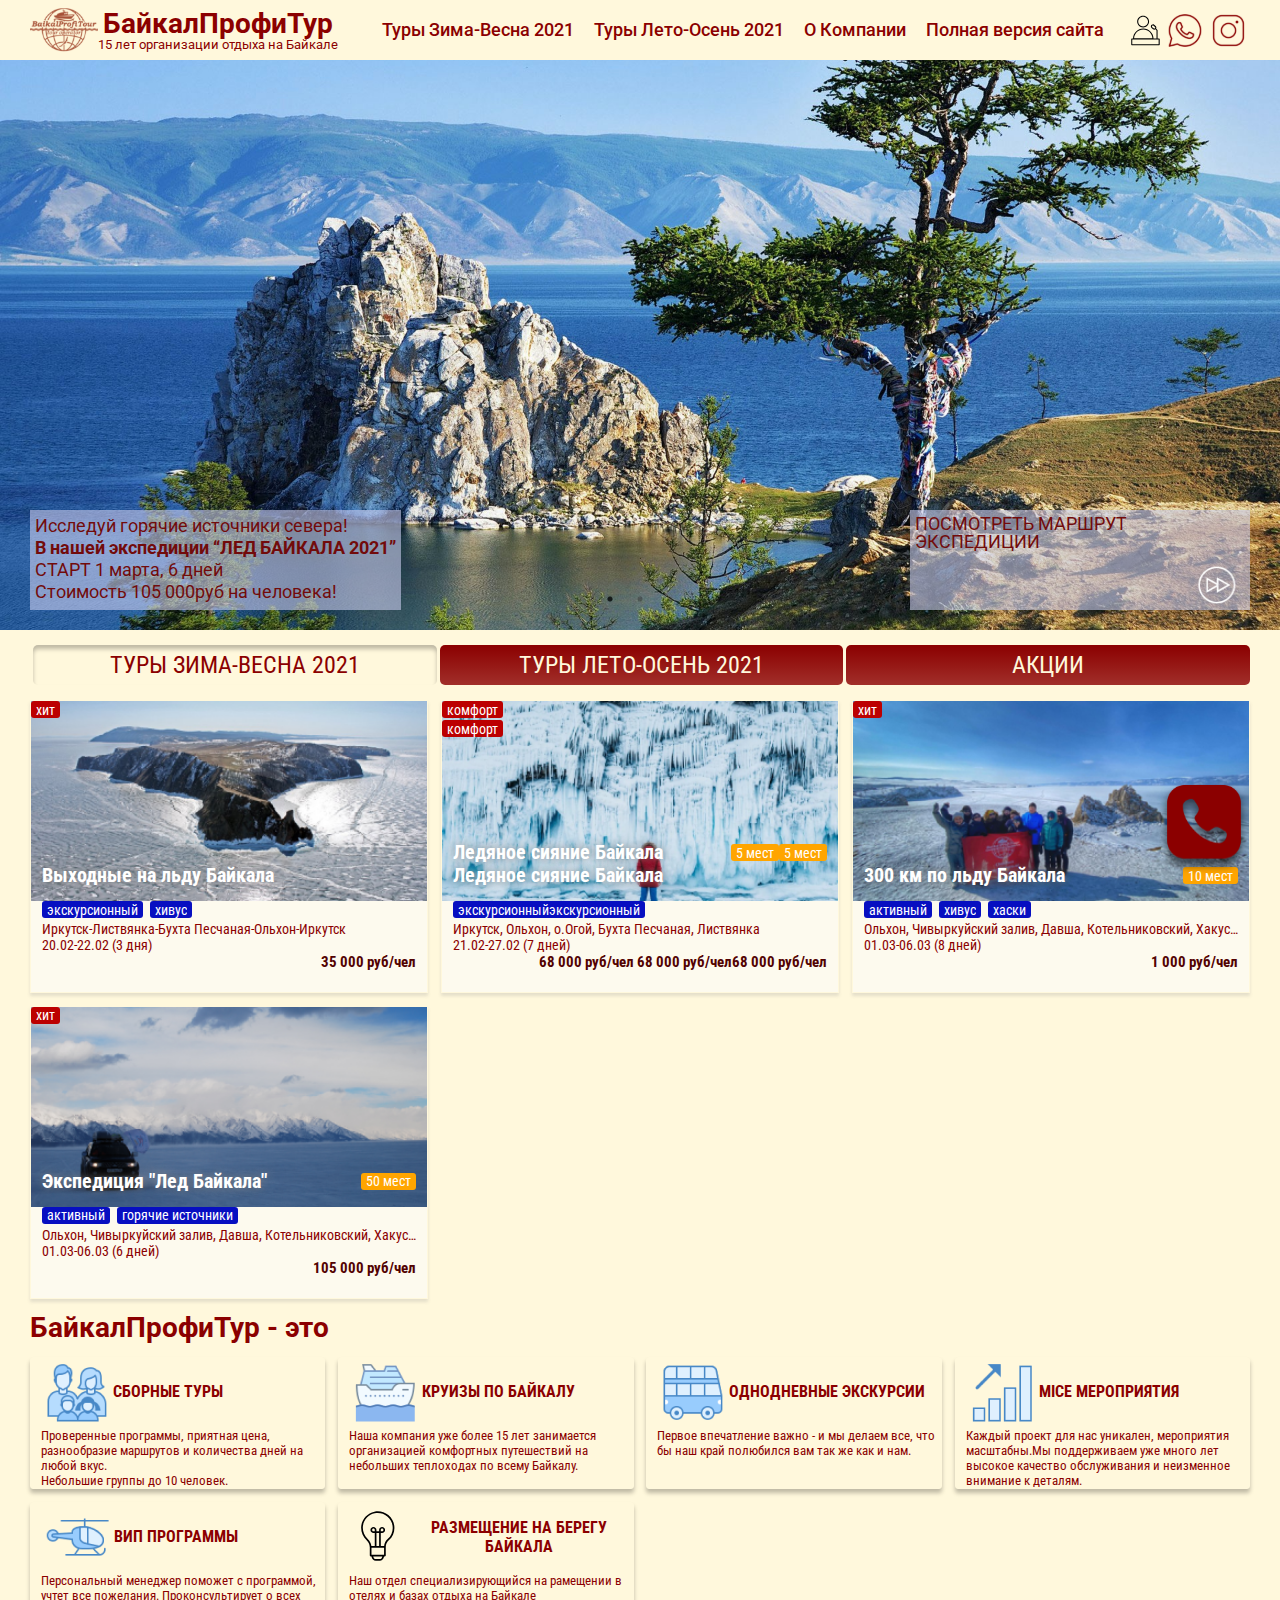
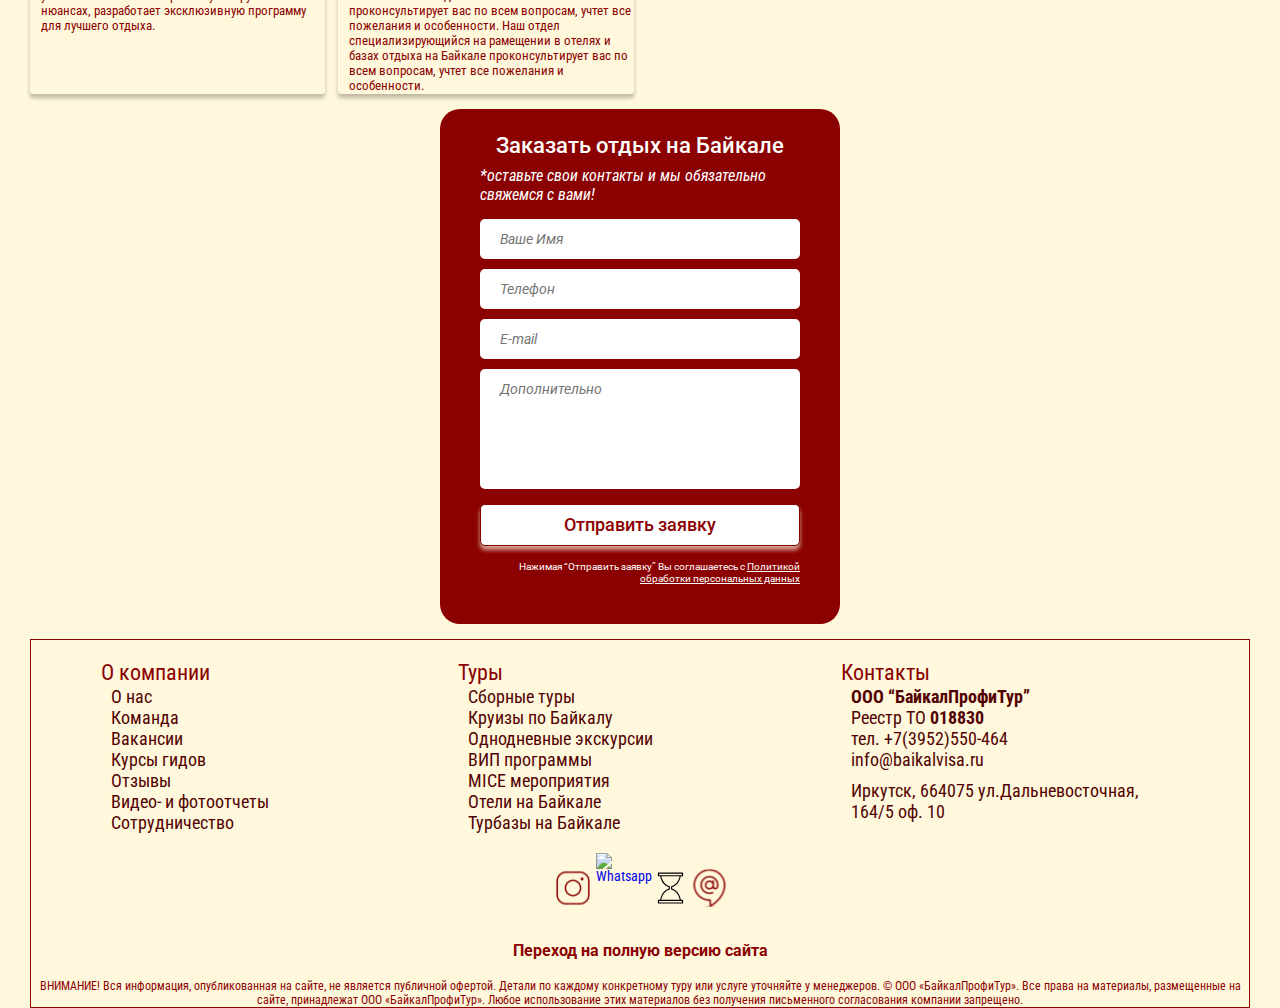
==== commit 75cc4a4d: "Add files via upload" ====
--- a/index.html
+++ b/index.html
@@ -515,7 +515,16 @@
    </p>
    </div>
 </form>
-</div>   </main>
+</div><div class="connection-menu">
+
+   <ul class="connection-menu__list hidden">
+      <li><a href="https://www.instagram.com/baikal_profi_tour/?igshid=1kckysxaospuv" class="connection-menu__link"><img src="img/icon/connectionInsta.svg" alt="Инстаграмм"></a></li>
+      <li><a href="#" class="connection-menu__link"><img src="img/icon/connectionWapp.svg" alt="WhatsApp"></a></li>
+      <li><a href="#" class="connection-menu__link"><img src="img/icon/connectionMail.svg" alt="Почта"></a></li>
+   </ul>
+   <div class="connection-menu__dropdownbtn"><img src="img/icon/connectionBtn.svg" alt="Связаться"></div>
+</div>
+   </main>
    </div>
 <footer class="footer">
    <div class="container">
--- a/css/style.css
+++ b/css/style.css
@@ -1 +1 @@
-@charset "UTF-8";@import url("https://fonts.googleapis.com/css2?family=Roboto+Condensed:ital,wght@0,400;0,700;1,400&family=Roboto:ital,wght@0,400;0,700;1,400&display=swap");*,:after,:before{box-sizing:border-box}blockquote,body,dd,dl,figure,h1,h2,h3,h4,p{margin:0}ol[role=list],ul[role=list]{list-style:none}html{scroll-behavior:smooth}body{min-height:100vh;text-rendering:optimizeSpeed;line-height:1.5}a:not([class]){-webkit-text-decoration-skip:ink;text-decoration-skip-ink:auto}img,picture{max-width:100%;display:block}button,input,select,textarea{font:inherit}@media (prefers-reduced-motion:reduce){*,:after,:before{animation-duration:0.01ms!important;animation-iteration-count:1!important;transition-duration:0.01ms!important;scroll-behavior:auto!important}}*{padding:0;margin:0;border:0}*,:after,:before{box-sizing:border-box}:active,:focus{outline:none}a:active,a:focus{outline:none}aside,footer,header,nav{display:block}body,html{height:100%;width:100%;font-size:100%;line-height:1;font-size:14px;-ms-text-size-adjust:100%;-moz-text-size-adjust:100%;-webkit-text-size-adjust:100%}button,input,textarea{font-family:inherit}input::-ms-clear{display:none}button{cursor:pointer}button::-moz-focus-inner{padding:0;border:0}a,a:visited{text-decoration:none}a:hover{text-decoration:none}ul li{list-style:none}img{vertical-align:top}h1,h2,h3,h4,h5,h6{font-size:inherit;font-weight:400}.wrapper{width:100%;overflow:hidden}.header{background-color:#FFF8DC;box-sizing:border-box}.container{max-width:1240px;padding:0px 10px;margin:0 auto}.header__body{height:60px;display:flex;font-size:0px;justify-content:space-between;align-items:center}.header__logo{display:flex;justify-content:center}.header__logo img{display:inline-block;height:68px}.menu-logo{display:flex;justify-content:center}.header__text{display:flex;flex-flow:column;justify-content:center}.header__title{font-family:Roboto;font-size:28px;font-weight:700;text-align:center}.header__title a{color:#8B0000}.header__subtitle{font-family:Roboto;font-size:13px;font-weight:400;text-align:center}.menu-header{display:flex;align-items:center}.menu-header__icon{display:none}.menu-header__list{display:flex}.menu-header__list li{margin-left:20px}.social-menu-header__list{display:flex}.social-menu-header__list li{max-height:60px;margin-left:11px}.social-menu-header__list img{max-width:100%}.menu-header__link{font-family:Roboto;font-style:normal;font-weight:500;font-size:18px;text-align:center;color:#8B0000}.menu-header__link:hover{opacity:0.4}.social-menu-header__link img{height:35px;max-width:100%}.social-menu-header__link img:hover{opacity:0.4}.social-menu__dropdownbtn{display:none}.social-menu__dropdownbtn img{max-width:100%;height:50px}.menu-header__list_text{text-align:left;display:none}@media (max-width:890px){.header{position:fixed;width:100%;top:0;left:0;z-index:50;background-color:#FFF8DC}.header:before{content:"";position:absolute;top:0;left:0;width:100%;height:100%;background-color:#FFF8DC;z-index:3;filter:drop-shadow(0px 4px 4px rgba(139,0,0,0.25))}.header__body{position:relative;display:flex;font-size:0px;justify-content:space-between;align-items:center}.menu-header__icon{z-index:4;display:block;position:relative;width:40px;max-height:20px}.menu-header__icon span{position:absolute;background:#FFF8DC;border:1px solid #8B0000;width:40px;height:4px;top:50%}.menu-header__icon span:before{content:"";position:absolute;background:#FFF8DC;border:1px solid #8B0000;width:40px;height:4px;transform:translateY(-10px);left:-2%}.menu-header__icon span:after{content:"";position:absolute;background:#FFF8DC;border:1px solid #8B0000;width:40px;height:4px;transform:translateY(9px);left:-2%}.menu-header__icon_active span{background-color:transparent;border:none}.menu-header__icon_active span:before{transform:rotate(45deg);transition:all 0.5s ease 0s}.menu-header__icon_active span:after{transform:rotate(-45deg);transition:all 0.5s ease 0s}.menu-header__list{flex-flow:column;overflow:auto;margin-top:30px;position:fixed;top:-100%;left:0;width:83%;height:100%;padding-top:60px;background-color:#FFF8DC;box-shadow:inset 0px 4px 4px rgba(139,0,0,0.35)}.menu-header__list li{margin-bottom:30px}.menu-header__list_active{top:0;transition:all 0.7s ease 0s}.menu-header{order:0;display:flex;flex-flow:column}.menu-logo{z-index:4;order:1}.social-menu-header{order:2;z-index:4}.social-menu__dropdownbtn{display:block}.dropdown{position:relative}.social-menu-header__list{background:#FFF8DC;display:none;position:absolute;top:100%;left:0;padding-bottom:10px;width:100%;z-index:10;transition:all 0.7s ease 0s;box-shadow:0px 4px 4px rgba(0,0,0,0.5);border-radius:10px}.social-menu-header__list li{display:flex;justify-content:center;padding-top:10px}.social-menu-header__list img{height:44px;max-width:100%;filter:drop-shadow(0px 4px 4px rgba(0,0,0,0.25))}.header-hidden{display:block}.menu-header__list_text{text-align:left;display:block;font-weight:400;font-size:14px;font-family:Roboto}}@media (max-width:521px){.header__text{display:flex;flex-flow:column;align-items:center;justify-content:center}.header__title{font-family:Roboto;font-size:18px;font-weight:700;text-align:center;color:#8B0000}.header__subtitle{font-family:Roboto;font-size:7px;font-weight:400;text-align:center;color:#8B0000}}.menu-header__icon{width:35px;height:35px}.menu-header__icon span{width:35px;height:4px}.menu-header__icon span:before{width:35px}.menu-header__icon span:after{width:35px}.social-menu-header__list li{margin-left:0px}.social-menu-header__list img{max-width:100%}@media (max-width:350px){.menu-header__icon{height:35px}.container{padding:0px 3px}.menu-logo a img{max-width:100%}.header__title{font-family:Roboto;font-size:17px;font-weight:700;text-align:center;color:#8B0000}.header__text{margin:0 auto;text-align:center}}.main__slider{position:relative;margin:0 auto}.slider{font-family:Roboto;font-style:normal;font-weight:normal;font-size:18px;color:#720B0B}.slide{max-width:100%;height:570px;background-position:center;background-repeat:no-repeat;background-size:cover}.slide__information{display:flex;justify-content:space-between;height:570px;align-items:flex-end;padding-bottom:20px}.slide__column{min-height:100px}.slide-description{background:rgba(201,205,238,0.6);text-align:left;max-width:563px}.slide-description__text{line-height:22px;padding:5px}.slide-more{display:flex;background:rgba(201,205,238,0.6);max-width:340px;padding:5px}.slide-more__link{display:block;align-items:flex-end;align-self:flex-end}.slide-more__link img{max-width:100%;width:70px}.slider .slick-dots{margin:0 auto;position:absolute;top:92%}@media (max-width:890px){.main{padding-top:60px}.slide{height:240px}.slider{font-family:Roboto;font-style:normal;font-weight:normal;font-size:12px;color:#720B0B}.slide__information{display:flex;justify-content:space-between;height:240px;align-items:flex-end;padding-bottom:20px}.slide__column{min-height:65px}.slide-description{background:rgba(201,205,238,0.6);text-align:left;max-width:360px}.slide-description__text{line-height:14px;padding:5px}.slide-more{display:flex;background:rgba(201,205,238,0.6);max-width:200px;padding:5px}.slide-more__text{height:auto}.slide-more__link{display:block;align-items:flex-end;align-self:flex-end}.slide-more__link img{max-width:100%;width:50px}}@media (max-width:520px){.slider{font-size:10px}.slide__information{display:flex;justify-content:space-between;min-height:240px;align-items:flex-end;padding-bottom:20px}.slide__column{min-height:70px}.slide-description{background:rgba(201,205,238,0.6);text-align:left;max-width:360px;height:auto;margin-right:10px}.slide-description__text{line-height:14px;padding:3px}.slide-more{font-size:11px;display:flex;background:rgba(201,205,238,0.6);max-width:120px;padding:3px}.slide-more__text{width:100%}.slide-more__link{display:block;align-items:flex-end;align-self:flex-end}.slide-more__link img{max-width:100%}}@media (max-width:365px){.slide__column{min-height:75px}.slide-more{max-width:105px;padding:3px}.slide-more__link{min-width:32px}.slide-more__link img{max-width:100%}}.category{margin-top:-15px}.category-title{display:flex;justify-content:space-between;align-items:center;font-size:24px;text-align:center;margin:0 auto}.category-title li{display:flex;justify-content:center;align-items:center;width:100%;height:40px;background:linear-gradient(180deg,#8B0000 0%,rgba(139,0,0,0.81) 100%);border-radius:5px;margin-left:3px}.category-title .category-title-item_active{background:linear-gradient(180deg,#FFF8DC 0%,rgba(255,248,220,0.81) 100%);box-shadow:inset 0px 4px 4px rgba(0,0,0,0.25);border-radius:5px}.category-title__link{display:inline-block;color:#FFF8DC}.category-title__link_active{color:#8B0000}.category-results{display:grid;grid-template-columns:repeat(auto-fill,minmax(340px,1fr));grid-gap:1vw}.category-item{margin-top:15px;height:100%;background:#FDFAEE;border:0.5px solid #FFF8DC;box-shadow:0px 3px 3px rgba(152,152,152,0.25);position:relative;z-index:0}.category-item__prev{display:flex;align-items:flex-end;position:relative;min-height:200px;background-position:center;background-repeat:no-repeat;background-size:cover}.prev-wrapper{display:flex;width:100%;justify-content:space-between;margin-bottom:14px;margin-right:11px;margin-left:11px}.category-item__ghostLink{position:absolute;display:block;top:0;left:0;width:100%;height:100%;z-index:1}.category-item__title{text-shadow:#868686 0 0 10px;font-weight:bold;font-size:20px;line-height:23px;color:#FFFFFF}.category-item__flag{white-space:nowrap;display:flex;align-items:center;font-style:normal;font-weight:normal;font-size:14px;line-height:16px;text-align:center;color:#FFFFFF;border-radius:3px;height:17px;padding:5px}.flag__intitle{background-color:orange;margin-top:3px}.descr-wrapper{max-width:100%;padding:0 11px 6px 11px}.category-item__descr{max-height:160px;max-width:100%}.flag-list{display:flex;width:100%;justify-content:space-between;margin-bottom:3px}.flag-list_nowrap{display:flex;flex-wrap:nowrap;justify-content:flex-start}.flag-list__left{display:flex}.flag-list__left_nowrap{display:flex;flex-wrap:nowrap;justify-content:flex-start}.category-flag__item_right{text-align:left;background:#BC0000}.flag-list__intitle{position:absolute;top:0}.flag__intitle_top{margin-bottom:2px;background:#BC0000;width:100%}.category-flag__item_left{background:#070FC1;margin-right:7px}.category-item__information{display:flex;flex-flow:column;justify-content:space-between;height:100%}.category-item__text{font-size:14px;line-height:16px;width:100%;white-space:nowrap;overflow:hidden;text-overflow:ellipsis}.nowrap{white-space:nowrap;overflow:hidden;text-overflow:ellipsis}.category-item__flag_nowrap{white-space:nowrap;overflow:hidden;text-overflow:ellipsis}.category-item__rout{margin-bottom:3px;min-width:360px;display:inline}.category-item__data{font-size:14px;line-height:16px}.category-item__price{display:flex;height:100%;width:100%;justify-content:flex-end;font-weight:bold;font-size:15px;line-height:18px;color:#530202}@media (max-width:890px){.category-title{font-size:20px}}@media (max-width:707px){.category-title{font-size:18px}.category-results{grid-template-columns:repeat(auto-fill,minmax(290px,1fr))}}@media (max-width:607px){.category-title{font-size:16px}.category-results{grid-template-columns:repeat(auto-fill,minmax(250px,1fr))}}@media (max-width:524px){.category-item__prev{min-height:150px}.category-item__title{font-size:18px}.prev-wrapper{flex-wrap:wrap}.category-flag{flex-wrap:wrap}.flag-list_nowrap{flex-wrap:nowrap;width:100%}.flag-list__left{flex-wrap:wrap}.flag-list__left_nowrap{flex-wrap:nowrap;width:100%}.category-title{font-size:14px}.category-results{grid-template-columns:repeat(auto-fill,minmax(150px,1fr))}.category-item__descr{height:100%}}.features-wrapper{padding-top:30px}.features-title h2{font-family:Roboto;font-style:normal;font-weight:bold;font-size:28px}.features{padding-top:15px;display:grid;grid-template-columns:repeat(auto-fill,minmax(243px,1fr));grid-gap:1vw}.features-item{position:relative;background:#FFF8DC;border:1px solid #FFF8DC;box-shadow:0px 4px 4px rgba(0,0,0,0.25);border-radius:3px}.features-item a{position:absolute;display:block;top:0;left:0;width:100%;height:100%;z-index:1}.features-item__wrapper{padding-left:10px;padding-top:3px}.features-item__block-title{display:flex;text-align:center;align-items:center;justify-content:flex-start;max-width:100%;height:62px}.features-item__img img{max-width:100%;height:62px}.features-item__title{align-self:center;align-items:center;display:flex;justify-content:center}.features-item__title h3{font-style:normal;font-weight:bold;font-size:16px;line-height:19px}.features-item__text{margin-top:5px;font-family:Roboto Condensed;font-style:normal;font-weight:normal;font-size:13px;line-height:15px}@media (max-width:508px){.features{padding-top:15px;display:grid;grid-template-columns:repeat(auto-fill,minmax(150px,1fr));grid-gap:1vw}.features-item{height:100%;min-height:150px;background:#FFF8DC;border:1px solid #FFF8DC;box-shadow:0px 4px 4px rgba(0,0,0,0.25);border-radius:3px}.features-item img{height:50px;max-width:100%}.features-title h2{font-family:Roboto;font-style:normal;font-weight:bold;font-size:20px;line-height:22px}.features-item__title h3{font-style:normal;font-weight:bold;font-size:11px}}.decor{position:relative;max-width:400px;margin:15px auto 0;background:#8B0000;border-radius:20px}.decor a{text-decoration:underline}.form-inner{padding:24px 40px 24px 40px}.form-inner input,.form-inner textarea{display:block;width:100%;padding:0 20px;margin-bottom:10px;background:#FFFFFF;line-height:40px;border-width:0;border-radius:5px;font-family:"Roboto",sans-serif;font-style:italic}.form-inner input:hover{box-shadow:0px 4px 4px rgba(255,248,220,0.66)}.form-inner textarea:hover{box-shadow:0px 4px 4px rgba(255,248,220,0.66)}.form-inner input[type=submit]{margin-top:15px;background:#FFFFFF;border:1px solid #8B0000;box-shadow:0px 4px 4px rgba(255,248,220,0.66);border-radius:5px;color:#8B0000;font-style:normal;font-weight:500;font-size:18px}.form-inner input[type=submit]:hover{opacity:0.5}.form-inner textarea{resize:none}.form-inner h3{margin-top:0;font-family:"Roboto";font-weight:500;font-size:22px;line-height:26px;text-align:center;color:#FFFFFF;margin-bottom:7px}.form-inner p{margin-top:0;font-family:Roboto Condensed;font-style:italic;font-weight:normal;font-size:16px;line-height:19px;color:#FFFFFF;margin-bottom:15px}p.politics a{font-family:Roboto;font-style:normal;font-weight:normal;font-size:10px;line-height:12px;text-align:right;color:#FFFFFF;margin-top:15px}.footer{margin-top:15px}.footer-hidden{display:block}.footer-wrapper{border:1px solid #8B0000;box-sizing:border-box}.footer-nav{display:flex;justify-content:space-between;margin-top:20px;margin-left:70px;margin-right:70px}.footer-nav__title{font-family:Roboto Condensed;font-style:normal;font-weight:normal;font-size:22px;line-height:26px}.footer-contacts__text,.footer-nav__link{font-family:Roboto Condensed;font-style:normal;font-weight:normal;font-size:18px;line-height:21px;color:#530202;margin-left:10px}.footer-contacts__text:hover,.footer-nav__link:hover{opacity:0.4}.footer-social{margin:20px auto;max-width:180px}.footer-social__list{display:flex;justify-content:space-between}.footer-social__list li img{display:inline-block;height:70px;max-width:100%}.footer-social__list li img:hover{opacity:0.4}.footer-site-link{text-align:center}.site-link__link{text-align:center;font-family:Roboto;font-style:normal;font-weight:bold;font-size:16px;color:#8B0000}.footer-contacts__text{max-width:328px}.footer-contacts__text_first{margin-bottom:10px}.footer-offerta{font-family:Roboto Condensed;font-style:normal;font-weight:normal;font-size:12px;line-height:14px;text-align:center;color:#8B0000;margin-top:20px;margin-left:5px;margin-right:5px}@media (max-width:890px){.footer-nav{display:flex;flex-flow:column;margin-top:20px;margin-left:10px;margin-right:10px}.footer-hidden{display:none}.footer-nav__list{margin-bottom:10px}.footer-nav__header{display:flex;justify-content:space-between;border-bottom:1px solid #8B0000}.footer-nav__header span{width:20px;height:20px;border:solid #8B0000;border-width:0px 2px 2px 0px;display:inline-block;transform:rotate(225deg)}.footer-nav__header span.arrow-up{transform:rotate(45deg)}.footer-social{margin:0 auto;margin-bottom:10px;max-width:180px}.footer-offerta{font-size:10px;text-align:center;color:#8B0000;margin-top:10px}.footer-social__list li img{height:44px;max-width:100%}}.single-main h3{font-family:Roboto;font-weight:600;font-size:24px;line-height:28px;color:#530202;padding:3px}.single-main p{font-family:Roboto Condensed;font-style:normal;font-weight:500;font-size:20px;line-height:23px;padding:3px;color:#530202}.form-inner h3{margin-top:0;font-family:"Roboto";font-weight:500;font-size:22px;line-height:26px;text-align:center;color:#FFFFFF;margin-bottom:7px}.form-inner p{margin-top:0;font-family:Roboto Condensed;font-style:italic;font-weight:normal;font-size:16px;line-height:19px;color:#FFFFFF;margin-bottom:15px}p.politics{font-family:Roboto;font-style:normal;font-weight:normal;font-size:10px;line-height:12px;text-align:right;color:#FFFFFF;margin-top:15px}@media (max-width:616px){.single-main h3{font-size:16px;line-height:17px}.single-main p{font-size:12px;line-height:13px}.single-main h4{font-size:14px;line-height:15px}.form-inner h3{margin-top:0;font-family:"Roboto";font-weight:500;font-size:22px;line-height:26px;text-align:center;color:#FFFFFF;margin-bottom:7px}.form-inner p{margin-top:0;font-family:Roboto Condensed;font-style:italic;font-weight:normal;font-size:16px;line-height:19px;color:#FFFFFF;margin-bottom:15px}p.politics{font-family:Roboto;font-style:normal;font-weight:normal;font-size:10px;line-height:12px;text-align:right;color:#FFFFFF;margin-top:15px}}@media (max-width:420px){.single-main h3{font-size:15px;line-height:15px}.single-main p{font-size:12px;line-height:13px}.single-main h4{font-size:14px;line-height:14px}.form-inner h3{margin-top:0;font-family:"Roboto";font-weight:500;font-size:22px;line-height:26px;text-align:center;color:#FFFFFF;margin-bottom:7px}.form-inner p{margin-top:0;font-family:Roboto Condensed;font-style:italic;font-weight:normal;font-size:16px;line-height:19px;color:#FFFFFF;margin-bottom:15px}p.politics{font-family:Roboto;font-style:normal;font-weight:normal;font-size:10px;line-height:12px;text-align:right;color:#FFFFFF;margin-top:15px}}.single-header__title{max-width:100%;height:470px;background-position:center;background-repeat:no-repeat;background-size:cover}.single-header__container{height:100%}.single-title{height:100%;display:flex;flex-flow:column;justify-content:flex-end;font-family:Roboto;font-style:normal;padding-bottom:30px}.single-title__title{font-weight:500;font-size:30px;line-height:32px;color:#FFFFFF;text-shadow:#868686 0 0 10px}.single-title__subtitle{font-family:Roboto Condensed;font-weight:400;font-size:25px;line-height:27px;text-shadow:#868686 0 0 10px;color:#FFFFFF}.single-descr{margin-top:10px;width:100%;display:grid;grid-template-columns:1fr 1fr;font-style:normal}.single-descr__ontours{height:100%;display:flex;flex-flow:column}.ontours-tours__text{height:100%}.single-descr__text{margin-bottom:3px;background:#FDFAEE;border:0.5px solid #FFF8DC;box-shadow:0px 3px 3px rgba(152,152,152,0.25)}.tours-title__block{margin-bottom:3px;background:#FDFAEE;border:0.5px solid #FFF8DC;box-shadow:0px 3px 3px rgba(152,152,152,0.25)}.date-tours__text{min-height:132px}.price-tours__link{display:block;font-family:Roboto Condensed;font-style:normal;font-weight:bold;font-size:14px;line-height:16px;font-size:20px;line-height:23px;padding:3px;color:#530202;text-decoration:underline;font-style:italic}.price-tours__link:hover{opacity:0.3}.single-descr__right{margin-left:3px}.single-map__map{max-width:100%;height:400px;background-position:center;background-repeat:no-repeat;background-size:cover}.single-map__title{display:block}@media (max-width:890px){.single-header{padding-top:60px}.single-header__title{max-width:100%;height:241px}.single-title{padding-bottom:30px}.single-title__title{font-weight:500;font-size:26px;line-height:30px;color:#FFFFFF;text-shadow:#868686 0 0 10px}.single-title__subtitle{font-weight:400;font-size:22px;line-height:25px;text-shadow:#868686 0 0 10px;color:#FFFFFF}.single-map__map{max-width:100%;height:340px;background-position:center;background-repeat:no-repeat;background-size:cover}.price-tours__link{margin-top:20px}}@media (max-width:616px){.price-tours__link{font-size:12px;line-height:13px}.single-map__map{max-width:100%;height:194px;background-position:center;background-repeat:no-repeat;background-size:cover}}.tours-program{margin-top:15px}.tours-day{margin-bottom:10px}.tours-day__title{font-family:Roboto Condensed;font-style:normal;font-weight:normal;font-size:20px;line-height:23px;color:#530202}.tours-day__block-title{display:flex;justify-content:space-between;width:100%;background:#FDFAEE;border:0.5px solid #FFF8DC;box-shadow:0px 3px 3px rgba(152,152,152,0.25);padding:5px;margin-bottom:5px}.tours-day__arrow{margin-right:5px;display:block;width:20px;height:20px;border:solid #8B0000;border-width:0px 2px 2px 0px;display:inline-block;transform:rotate(225deg)}.tours-day__img{max-width:100%;background-position:center;background-repeat:no-repeat;background-size:cover}.tours-day__description{display:grid;grid-template-columns:1fr 1fr}.tours-day__wrapper{background:#FDFAEE;box-shadow:0px 3px 3px rgba(152,152,152,0.25);padding-left:7px;padding-bottom:10px;margin-left:10px}.single-film{max-width:800px;height:400px;margin:0 auto;margin-top:20px}iframe{width:100%;height:100%}.single-film__more{margin-top:10px}.single-film__more a{font-family:Roboto Condensed;font-style:italic;font-weight:500;font-size:18px;-webkit-text-decoration-line:underline;text-decoration-line:underline;color:#530202}@media (max-width:855px){.single-film__more a{font-size:16px}.tours-day .tours-day__text{font-size:16px;line-height:18px}.tours-day__wrapper{margin-left:0px}}@media (max-width:741px){.tours-day .tours-day__text{font-size:16px;line-height:18px}.tours-day__description{display:flex;flex-flow:column}.tours-day__img{width:360px;height:360px;margin:0 auto}.single-film{max-width:600px;height:300px;margin:0 auto;margin-top:20px}}@media (max-width:420px){.tours-day .tours-day__text{font-size:11px;line-height:12px}.tours-day__img{width:250px;height:250px;margin:0 auto}.tours-day__arrow{width:15px;height:15px}.single-film{max-width:350px;height:200px;margin:0 auto;margin-top:20px}}@media (max-width:350px){.tours-day .tours-day__text{font-size:10px;line-height:11px}.tours-day__img{width:200px;height:200px;margin:0 auto}}.single-hidden{display:none}.arrow-up{transform:rotate(45deg)}body,html{font-family:Roboto Condensed;color:#8B0000}body{min-width:320px;background-color:#FFF8DC}.hidden{display:none}+@charset "UTF-8";@import url("https://fonts.googleapis.com/css2?family=Roboto+Condensed:ital,wght@0,400;0,700;1,400&family=Roboto:ital,wght@0,400;0,700;1,400&display=swap");*,:after,:before{box-sizing:border-box}blockquote,body,dd,dl,figure,h1,h2,h3,h4,p{margin:0}ol[role=list],ul[role=list]{list-style:none}html{scroll-behavior:smooth}body{min-height:100vh;text-rendering:optimizeSpeed;line-height:1.5}a:not([class]){-webkit-text-decoration-skip:ink;text-decoration-skip-ink:auto}img,picture{max-width:100%;display:block}button,input,select,textarea{font:inherit}@media (prefers-reduced-motion:reduce){*,:after,:before{animation-duration:0.01ms!important;animation-iteration-count:1!important;transition-duration:0.01ms!important;scroll-behavior:auto!important}}*{padding:0;margin:0;border:0}*,:after,:before{box-sizing:border-box}:active,:focus{outline:none}a:active,a:focus{outline:none}aside,footer,header,nav{display:block}body,html{height:100%;width:100%;font-size:100%;line-height:1;font-size:14px;-ms-text-size-adjust:100%;-moz-text-size-adjust:100%;-webkit-text-size-adjust:100%}button,input,textarea{font-family:inherit}input::-ms-clear{display:none}button{cursor:pointer}button::-moz-focus-inner{padding:0;border:0}a,a:visited{text-decoration:none}a:hover{text-decoration:none}ul li{list-style:none}img{vertical-align:top}h1,h2,h3,h4,h5,h6{font-size:inherit;font-weight:400}.wrapper{width:100%;overflow:hidden}.header{background-color:#FFF8DC;box-sizing:border-box}.container{max-width:1240px;padding:0px 10px;margin:0 auto}.header__body{height:60px;display:flex;font-size:0px;justify-content:space-between;align-items:center}.header__logo{display:flex;justify-content:center}.header__logo img{display:inline-block;height:68px}.menu-logo{display:flex;justify-content:center}.header__text{display:flex;flex-flow:column;justify-content:center}.header__title{font-family:Roboto;font-size:28px;font-weight:700;text-align:center}.header__title a{color:#8B0000}.header__subtitle{font-family:Roboto;font-size:13px;font-weight:400;text-align:center}.menu-header{display:flex;align-items:center}.menu-header__icon{display:none}.menu-header__list{display:flex}.menu-header__list li{margin-left:20px}.social-menu-header__list{display:flex}.social-menu-header__list li{max-height:60px;margin-left:11px}.social-menu-header__list img{max-width:100%}.menu-header__link{font-family:Roboto;font-style:normal;font-weight:500;font-size:18px;text-align:center;color:#8B0000}.menu-header__link:hover{opacity:0.4}.social-menu-header__link img{height:35px;max-width:100%}.social-menu-header__link img:hover{opacity:0.4}.social-menu__dropdownbtn{display:none}.social-menu__dropdownbtn img{max-width:100%;height:50px}.menu-header__list_text{text-align:left;display:none}@media (max-width:890px){.header{position:fixed;width:100%;top:0;left:0;z-index:50;background-color:#FFF8DC}.header:before{content:"";position:absolute;top:0;left:0;width:100%;height:100%;background-color:#FFF8DC;z-index:3;filter:drop-shadow(0px 4px 4px rgba(139,0,0,0.25))}.header__body{position:relative;display:flex;font-size:0px;justify-content:start}.menu-header__icon{z-index:4;display:block;position:relative;width:40px;max-height:20px}.menu-header__icon span{position:absolute;background:#FFF8DC;border:1px solid #8B0000;width:40px;height:4px;top:50%}.menu-header__icon span:before{content:"";position:absolute;background:#FFF8DC;border:1px solid #8B0000;width:40px;height:4px;transform:translateY(-10px);left:-2%}.menu-header__icon span:after{content:"";position:absolute;background:#FFF8DC;border:1px solid #8B0000;width:40px;height:4px;transform:translateY(9px);left:-2%}.menu-header__icon_active span{background-color:transparent;border:none}.menu-header__icon_active span:before{transform:rotate(45deg);transition:all 0.5s ease 0s}.menu-header__icon_active span:after{transform:rotate(-45deg);transition:all 0.5s ease 0s}.menu-header__list{flex-flow:column;overflow:auto;margin-top:30px;position:fixed;top:-100%;left:0;width:83%;height:100%;padding-top:60px;background-color:#FFF8DC;box-shadow:inset 0px 4px 4px rgba(139,0,0,0.35)}.menu-header__list li{margin-bottom:30px}.menu-header__list_active{top:0;transition:all 0.7s ease 0s}.menu-header{order:0;display:flex;flex-flow:column}.menu-logo{margin:0 auto;z-index:4;order:1}.social-menu-header{display:none;order:2;z-index:4}.social-menu__dropdownbtn{display:block}.dropdown{position:relative}.social-menu-header__list{background:#FFF8DC;display:none;position:absolute;top:100%;left:0;padding-bottom:10px;width:100%;z-index:10;transition:all 0.7s ease 0s;box-shadow:0px 4px 4px rgba(0,0,0,0.5);border-radius:10px}.social-menu-header__list li{display:flex;justify-content:center;padding-top:10px}.social-menu-header__list img{height:44px;max-width:100%;filter:drop-shadow(0px 4px 4px rgba(0,0,0,0.25))}.header-hidden{display:block}.menu-header__list_text{text-align:left;display:block;font-weight:400;font-size:14px;font-family:Roboto}}@media (max-width:521px){.header__text{display:flex;flex-flow:column;align-items:center;justify-content:center}.header__title{font-family:Roboto;font-size:18px;font-weight:700;text-align:center;color:#8B0000}.header__subtitle{font-family:Roboto;font-size:7px;font-weight:400;text-align:center;color:#8B0000}}.menu-header__icon{width:35px;height:35px}.menu-header__icon span{width:35px;height:4px}.menu-header__icon span:before{width:35px}.menu-header__icon span:after{width:35px}.social-menu-header__list li{margin-left:0px}.social-menu-header__list img{max-width:100%}@media (max-width:350px){.menu-header__icon{height:35px}.container{padding:0px 3px}.menu-logo a img{max-width:100%}.header__title{font-family:Roboto;font-size:17px;font-weight:700;text-align:center;color:#8B0000}.header__text{margin:0 auto;text-align:center}}.main__slider{position:relative;margin:0 auto}.slider{font-family:Roboto;font-style:normal;font-weight:normal;font-size:18px;color:#720B0B}.slide{max-width:100%;height:570px;background-position:center;background-repeat:no-repeat;background-size:cover}.slide__information{display:flex;justify-content:space-between;height:570px;align-items:flex-end;padding-bottom:20px}.slide__column{min-height:100px}.slide-description{background:rgba(201,205,238,0.6);text-align:left;max-width:563px}.slide-description__text{line-height:22px;padding:5px}.slide-more{display:flex;background:rgba(201,205,238,0.6);max-width:340px;padding:5px}.slide-more__link{display:block;align-items:flex-end;align-self:flex-end}.slide-more__link img{max-width:100%;width:70px}.slider .slick-dots{margin:0 auto;position:absolute;top:92%}@media (max-width:890px){.main{padding-top:60px}.slide{height:240px}.slider{font-family:Roboto;font-style:normal;font-weight:normal;font-size:12px;color:#720B0B}.slide__information{display:flex;justify-content:space-between;height:240px;align-items:flex-end;padding-bottom:20px}.slide__column{min-height:65px}.slide-description{background:rgba(201,205,238,0.6);text-align:left;max-width:360px}.slide-description__text{line-height:14px;padding:5px}.slide-more{display:flex;background:rgba(201,205,238,0.6);max-width:200px;padding:5px}.slide-more__text{height:auto}.slide-more__link{display:block;align-items:flex-end;align-self:flex-end}.slide-more__link img{max-width:100%;width:50px}}@media (max-width:520px){.slider{font-size:10px}.slide__information{display:flex;justify-content:space-between;min-height:240px;align-items:flex-end;padding-bottom:20px}.slide__column{min-height:70px}.slide-description{background:rgba(201,205,238,0.6);text-align:left;max-width:360px;height:auto;margin-right:10px}.slide-description__text{line-height:14px;padding:3px}.slide-more{font-size:11px;display:flex;background:rgba(201,205,238,0.6);max-width:120px;padding:3px}.slide-more__text{width:100%}.slide-more__link{display:block;align-items:flex-end;align-self:flex-end}.slide-more__link img{max-width:100%}}@media (max-width:365px){.slide__column{min-height:75px}.slide-more{max-width:105px;padding:3px}.slide-more__link{min-width:32px}.slide-more__link img{max-width:100%}}.category{margin-top:-15px}.category-title{display:flex;justify-content:space-between;align-items:center;font-size:24px;text-align:center;margin:0 auto}.category-title li{display:flex;justify-content:center;align-items:center;width:100%;height:40px;background:linear-gradient(180deg,#8B0000 0%,rgba(139,0,0,0.81) 100%);border-radius:5px;margin-left:3px}.category-title .category-title-item_active{background:linear-gradient(180deg,#FFF8DC 0%,rgba(255,248,220,0.81) 100%);box-shadow:inset 0px 4px 4px rgba(0,0,0,0.25);border-radius:5px}.category-title__link{display:inline-block;color:#FFF8DC}.category-title__link_active{color:#8B0000}.category-results{display:grid;grid-template-columns:repeat(auto-fill,minmax(340px,1fr));grid-gap:1vw}.category-item{margin-top:15px;height:100%;background:#FDFAEE;border:0.5px solid #FFF8DC;box-shadow:0px 3px 3px rgba(152,152,152,0.25);position:relative;z-index:0}.category-item__prev{display:flex;align-items:flex-end;position:relative;min-height:200px;background-position:center;background-repeat:no-repeat;background-size:cover}.prev-wrapper{display:flex;width:100%;justify-content:space-between;margin-bottom:14px;margin-right:11px;margin-left:11px}.category-item__ghostLink{position:absolute;display:block;top:0;left:0;width:100%;height:100%;z-index:1}.category-item__title{text-shadow:#868686 0 0 10px;font-weight:bold;font-size:20px;line-height:23px;color:#FFFFFF}.category-item__flag{white-space:nowrap;display:flex;align-items:center;font-style:normal;font-weight:normal;font-size:14px;line-height:16px;text-align:center;color:#FFFFFF;border-radius:3px;height:17px;padding:5px}.flag__intitle{background-color:orange;margin-top:3px}.descr-wrapper{max-width:100%;padding:0 11px 6px 11px}.category-item__descr{max-height:160px;max-width:100%}.flag-list{display:flex;width:100%;justify-content:space-between;margin-bottom:3px}.flag-list_nowrap{display:flex;flex-wrap:nowrap;justify-content:flex-start}.flag-list__left{display:flex}.flag-list__left_nowrap{display:flex;flex-wrap:nowrap;justify-content:flex-start}.category-flag__item_right{text-align:left;background:#BC0000}.flag-list__intitle{position:absolute;top:0}.flag__intitle_top{margin-bottom:2px;background:#BC0000;width:100%}.category-flag__item_left{background:#070FC1;margin-right:7px}.category-item__information{display:flex;flex-flow:column;justify-content:space-between;height:100%}.category-item__text{font-size:14px;line-height:16px;width:100%;white-space:nowrap;overflow:hidden;text-overflow:ellipsis}.nowrap{white-space:nowrap;overflow:hidden;text-overflow:ellipsis}.category-item__flag_nowrap{white-space:nowrap;overflow:hidden;text-overflow:ellipsis}.category-item__rout{margin-bottom:3px;min-width:360px;display:inline}.category-item__data{font-size:14px;line-height:16px}.category-item__price{display:flex;height:100%;width:100%;justify-content:flex-end;font-weight:bold;font-size:15px;line-height:18px;color:#530202}@media (max-width:890px){.category-title{font-size:20px}}@media (max-width:707px){.category-title{font-size:18px}.category-results{grid-template-columns:repeat(auto-fill,minmax(290px,1fr))}}@media (max-width:607px){.category-title{font-size:16px}.category-results{grid-template-columns:repeat(auto-fill,minmax(250px,1fr))}}@media (max-width:524px){.category-item__prev{min-height:150px}.category-item__title{font-size:18px}.prev-wrapper{flex-wrap:wrap}.category-flag{flex-wrap:wrap}.flag-list_nowrap{flex-wrap:nowrap;width:100%}.flag-list__left{flex-wrap:wrap}.flag-list__left_nowrap{flex-wrap:nowrap;width:100%}.category-title{font-size:14px}.category-results{grid-template-columns:repeat(auto-fill,minmax(150px,1fr))}.category-item__descr{height:100%}}.features-wrapper{padding-top:30px}.features-title h2{font-family:Roboto;font-style:normal;font-weight:bold;font-size:28px}.features{padding-top:15px;display:grid;grid-template-columns:repeat(auto-fill,minmax(243px,1fr));grid-gap:1vw}.features-item{position:relative;background:#FFF8DC;border:1px solid #FFF8DC;box-shadow:0px 4px 4px rgba(0,0,0,0.25);border-radius:3px}.features-item a{position:absolute;display:block;top:0;left:0;width:100%;height:100%;z-index:1}.features-item__wrapper{padding-left:10px;padding-top:3px}.features-item__block-title{display:flex;text-align:center;align-items:center;justify-content:flex-start;max-width:100%;height:62px}.features-item__img img{max-width:100%;height:62px}.features-item__title{align-self:center;align-items:center;display:flex;justify-content:center}.features-item__title h3{font-style:normal;font-weight:bold;font-size:16px;line-height:19px}.features-item__text{margin-top:5px;font-family:Roboto Condensed;font-style:normal;font-weight:normal;font-size:13px;line-height:15px}@media (max-width:508px){.features{padding-top:15px;display:grid;grid-template-columns:repeat(auto-fill,minmax(150px,1fr));grid-gap:1vw}.features-item{height:100%;min-height:150px;background:#FFF8DC;border:1px solid #FFF8DC;box-shadow:0px 4px 4px rgba(0,0,0,0.25);border-radius:3px}.features-item img{height:50px;max-width:100%}.features-title h2{font-family:Roboto;font-style:normal;font-weight:bold;font-size:20px;line-height:22px}.features-item__title h3{font-style:normal;font-weight:bold;font-size:11px}}.decor{position:relative;max-width:400px;margin:15px auto 0;background:#8B0000;border-radius:20px}.decor a{text-decoration:underline}.form-inner{padding:24px 40px 24px 40px}.form-inner input,.form-inner textarea{display:block;width:100%;padding:0 20px;margin-bottom:10px;background:#FFFFFF;line-height:40px;border-width:0;border-radius:5px;font-family:"Roboto",sans-serif;font-style:italic}.form-inner input:hover{box-shadow:0px 4px 4px rgba(255,248,220,0.66)}.form-inner textarea:hover{box-shadow:0px 4px 4px rgba(255,248,220,0.66)}.form-inner input[type=submit]{margin-top:15px;background:#FFFFFF;border:1px solid #8B0000;box-shadow:0px 4px 4px rgba(255,248,220,0.66);border-radius:5px;color:#8B0000;font-style:normal;font-weight:500;font-size:18px}.form-inner input[type=submit]:hover{opacity:0.5}.form-inner textarea{resize:none}.form-inner h3{margin-top:0;font-family:"Roboto";font-weight:500;font-size:22px;line-height:26px;text-align:center;color:#FFFFFF;margin-bottom:7px}.form-inner p{margin-top:0;font-family:Roboto Condensed;font-style:italic;font-weight:normal;font-size:16px;line-height:19px;color:#FFFFFF;margin-bottom:15px}p.politics a{font-family:Roboto;font-style:normal;font-weight:normal;font-size:10px;line-height:12px;text-align:right;color:#FFFFFF;margin-top:15px}.footer{margin-top:15px}.footer-hidden{display:block}.footer-wrapper{border:1px solid #8B0000;box-sizing:border-box}.footer-nav{display:flex;justify-content:space-between;margin-top:20px;margin-left:70px;margin-right:70px}.footer-nav__title{font-family:Roboto Condensed;font-style:normal;font-weight:normal;font-size:22px;line-height:26px}.footer-contacts__text,.footer-nav__link{font-family:Roboto Condensed;font-style:normal;font-weight:normal;font-size:18px;line-height:21px;color:#530202;margin-left:10px}.footer-contacts__text:hover,.footer-nav__link:hover{opacity:0.4}.footer-social{margin:20px auto;max-width:180px}.footer-social__list{display:flex;justify-content:space-between}.footer-social__list li img{display:inline-block;height:70px;max-width:100%}.footer-social__list li img:hover{opacity:0.4}.footer-site-link{text-align:center}.site-link__link{text-align:center;font-family:Roboto;font-style:normal;font-weight:bold;font-size:16px;color:#8B0000}.footer-contacts__text{max-width:328px}.footer-contacts__text_first{margin-bottom:10px}.footer-offerta{font-family:Roboto Condensed;font-style:normal;font-weight:normal;font-size:12px;line-height:14px;text-align:center;color:#8B0000;margin-top:20px;margin-left:5px;margin-right:5px}@media (max-width:890px){.footer-nav{display:flex;flex-flow:column;margin-top:20px;margin-left:10px;margin-right:10px}.footer-hidden{display:none}.footer-nav__list{margin-bottom:10px}.footer-nav__header{display:flex;justify-content:space-between;border-bottom:1px solid #8B0000}.footer-nav__header span{width:20px;height:20px;border:solid #8B0000;border-width:0px 2px 2px 0px;display:inline-block;transform:rotate(225deg)}.footer-nav__header span.arrow-up{transform:rotate(45deg)}.footer-social{margin:0 auto;margin-bottom:10px;max-width:180px}.footer-offerta{font-size:10px;text-align:center;color:#8B0000;margin-top:10px}.footer-social__list li img{height:44px;max-width:100%}}.single-main h3{font-family:Roboto;font-weight:600;font-size:24px;line-height:28px;color:#530202;padding:3px}.single-main p{font-family:Roboto Condensed;font-style:normal;font-weight:500;font-size:20px;line-height:23px;padding:3px;color:#530202}.form-inner h3{margin-top:0;font-family:"Roboto";font-weight:500;font-size:22px;line-height:26px;text-align:center;color:#FFFFFF;margin-bottom:7px}.form-inner p{margin-top:0;font-family:Roboto Condensed;font-style:italic;font-weight:normal;font-size:16px;line-height:19px;color:#FFFFFF;margin-bottom:15px}p.politics{font-family:Roboto;font-style:normal;font-weight:normal;font-size:10px;line-height:12px;text-align:right;color:#FFFFFF;margin-top:15px}@media (max-width:616px){.single-main h3{font-size:16px;line-height:17px}.single-main p{font-size:12px;line-height:13px}.single-main h4{font-size:14px;line-height:15px}.form-inner h3{margin-top:0;font-family:"Roboto";font-weight:500;font-size:22px;line-height:26px;text-align:center;color:#FFFFFF;margin-bottom:7px}.form-inner p{margin-top:0;font-family:Roboto Condensed;font-style:italic;font-weight:normal;font-size:16px;line-height:19px;color:#FFFFFF;margin-bottom:15px}p.politics{font-family:Roboto;font-style:normal;font-weight:normal;font-size:10px;line-height:12px;text-align:right;color:#FFFFFF;margin-top:15px}}@media (max-width:420px){.single-main h3{font-size:15px;line-height:15px}.single-main p{font-size:12px;line-height:13px}.single-main h4{font-size:14px;line-height:14px}.form-inner h3{margin-top:0;font-family:"Roboto";font-weight:500;font-size:22px;line-height:26px;text-align:center;color:#FFFFFF;margin-bottom:7px}.form-inner p{margin-top:0;font-family:Roboto Condensed;font-style:italic;font-weight:normal;font-size:16px;line-height:19px;color:#FFFFFF;margin-bottom:15px}p.politics{font-family:Roboto;font-style:normal;font-weight:normal;font-size:10px;line-height:12px;text-align:right;color:#FFFFFF;margin-top:15px}}.single-header__title{max-width:100%;height:470px;background-position:center;background-repeat:no-repeat;background-size:cover}.single-header__container{height:100%}.single-title{height:100%;display:flex;flex-flow:column;justify-content:flex-end;font-family:Roboto;font-style:normal;padding-bottom:30px}.single-title__title{font-weight:500;font-size:30px;line-height:32px;color:#FFFFFF;text-shadow:#868686 0 0 10px}.single-title__subtitle{font-family:Roboto Condensed;font-weight:400;font-size:25px;line-height:27px;text-shadow:#868686 0 0 10px;color:#FFFFFF}.single-descr{margin-top:10px;width:100%;display:grid;grid-template-columns:1fr 1fr;font-style:normal}.single-descr__ontours{height:100%;display:flex;flex-flow:column}.ontours-tours__text{height:100%}.single-descr__text{margin-bottom:3px;background:#FDFAEE;border:0.5px solid #FFF8DC;box-shadow:0px 3px 3px rgba(152,152,152,0.25)}.tours-title__block{margin-bottom:3px;background:#FDFAEE;border:0.5px solid #FFF8DC;box-shadow:0px 3px 3px rgba(152,152,152,0.25)}.date-tours__text{min-height:132px}.price-tours__link{display:block;font-family:Roboto Condensed;font-style:normal;font-weight:bold;font-size:14px;line-height:16px;font-size:20px;line-height:23px;padding:3px;color:#530202;text-decoration:underline;font-style:italic}.price-tours__link:hover{opacity:0.3}.single-descr__right{margin-left:3px}.single-map__map{max-width:100%;height:400px;background-position:center;background-repeat:no-repeat;background-size:cover}.single-map__title{display:block}@media (max-width:890px){.single-header{padding-top:60px}.single-header__title{max-width:100%;height:241px}.single-title{padding-bottom:30px}.single-title__title{font-weight:500;font-size:26px;line-height:30px;color:#FFFFFF;text-shadow:#868686 0 0 10px}.single-title__subtitle{font-weight:400;font-size:22px;line-height:25px;text-shadow:#868686 0 0 10px;color:#FFFFFF}.single-map__map{max-width:100%;height:340px;background-position:center;background-repeat:no-repeat;background-size:cover}.price-tours__link{margin-top:20px}}@media (max-width:616px){.price-tours__link{font-size:12px;line-height:13px}.single-map__map{max-width:100%;height:194px;background-position:center;background-repeat:no-repeat;background-size:cover}}.tours-program{margin-top:15px}.tours-day{margin-bottom:10px}.tours-day__title{font-family:Roboto Condensed;font-style:normal;font-weight:normal;font-size:20px;line-height:23px;color:#530202}.tours-day__block-title{display:flex;justify-content:space-between;width:100%;background:#FDFAEE;border:0.5px solid #FFF8DC;box-shadow:0px 3px 3px rgba(152,152,152,0.25);padding:5px;margin-bottom:5px}.tours-day__arrow{margin-right:5px;display:block;width:20px;height:20px;border:solid #8B0000;border-width:0px 2px 2px 0px;display:inline-block;transform:rotate(225deg)}.tours-day__img{max-width:100%;background-position:center;background-repeat:no-repeat;background-size:cover}.tours-day__description{display:grid;grid-template-columns:1fr 1fr}.tours-day__wrapper{background:#FDFAEE;box-shadow:0px 3px 3px rgba(152,152,152,0.25);padding-left:7px;padding-bottom:10px;margin-left:10px}.single-film{max-width:800px;height:400px;margin:0 auto;margin-top:20px}iframe{width:100%;height:100%}.single-film__more{margin-top:10px}.single-film__more a{font-family:Roboto Condensed;font-style:italic;font-weight:500;font-size:18px;-webkit-text-decoration-line:underline;text-decoration-line:underline;color:#530202}@media (max-width:855px){.single-film__more a{font-size:16px}.tours-day .tours-day__text{font-size:16px;line-height:18px}.tours-day__wrapper{margin-left:0px}}@media (max-width:741px){.tours-day .tours-day__text{font-size:16px;line-height:18px}.tours-day__description{display:flex;flex-flow:column}.tours-day__img{width:360px;height:360px;margin:0 auto}.single-film{max-width:600px;height:300px;margin:0 auto;margin-top:20px}}@media (max-width:420px){.tours-day .tours-day__text{font-size:11px;line-height:12px}.tours-day__img{width:250px;height:250px;margin:0 auto}.tours-day__arrow{width:15px;height:15px}.single-film{max-width:350px;height:200px;margin:0 auto;margin-top:20px}}@media (max-width:350px){.tours-day .tours-day__text{font-size:10px;line-height:11px}.tours-day__img{width:200px;height:200px;margin:0 auto}}.single-hidden{display:none}.arrow-up{transform:rotate(45deg)}.connection-menu{position:fixed;bottom:20px;right:20px;display:flex;flex-flow:column;justify-content:right}.connection-menu__list{display:flex;flex-flow:column;margin:0 auto}.connection-menu__link img{max-width:82px}.connection-menu__link{max-width:96px}body,html{font-family:Roboto Condensed;color:#8B0000}body{min-width:320px;background-color:#FFF8DC;position:relative}.hidden{display:none}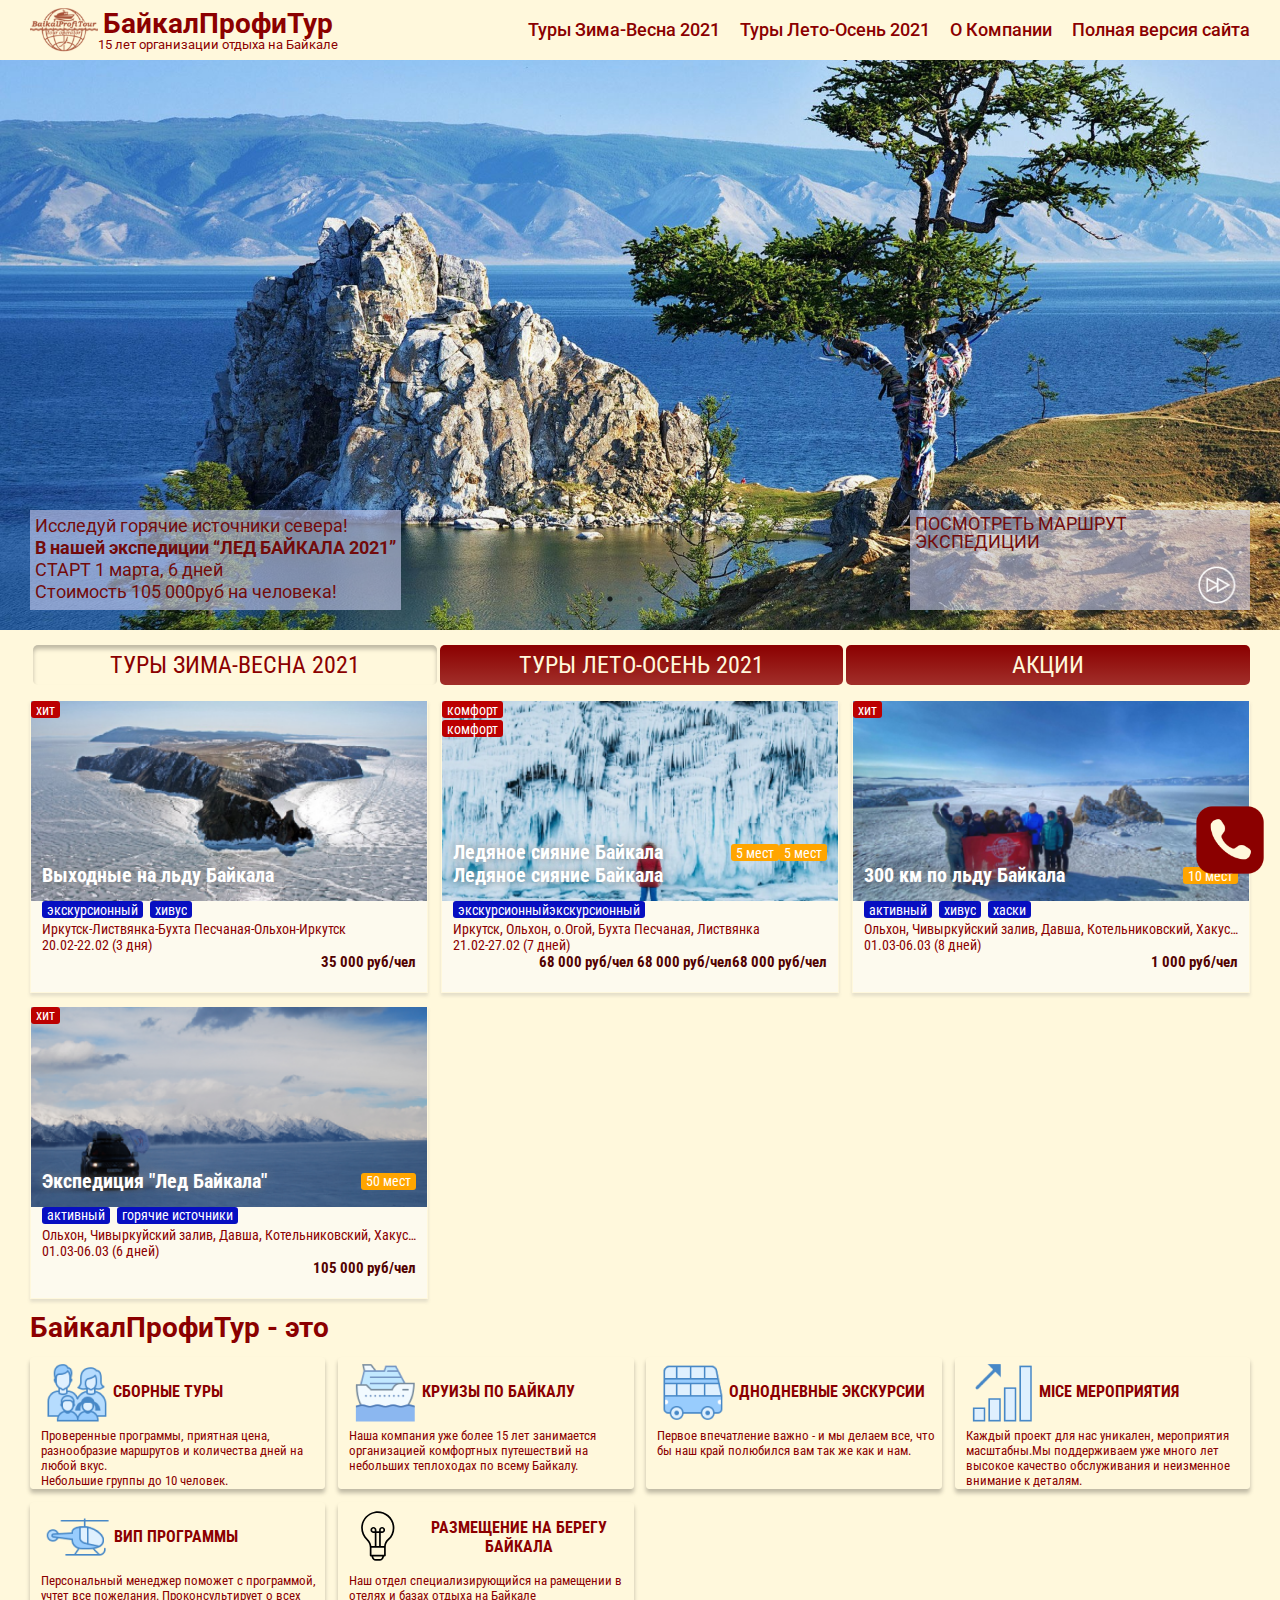
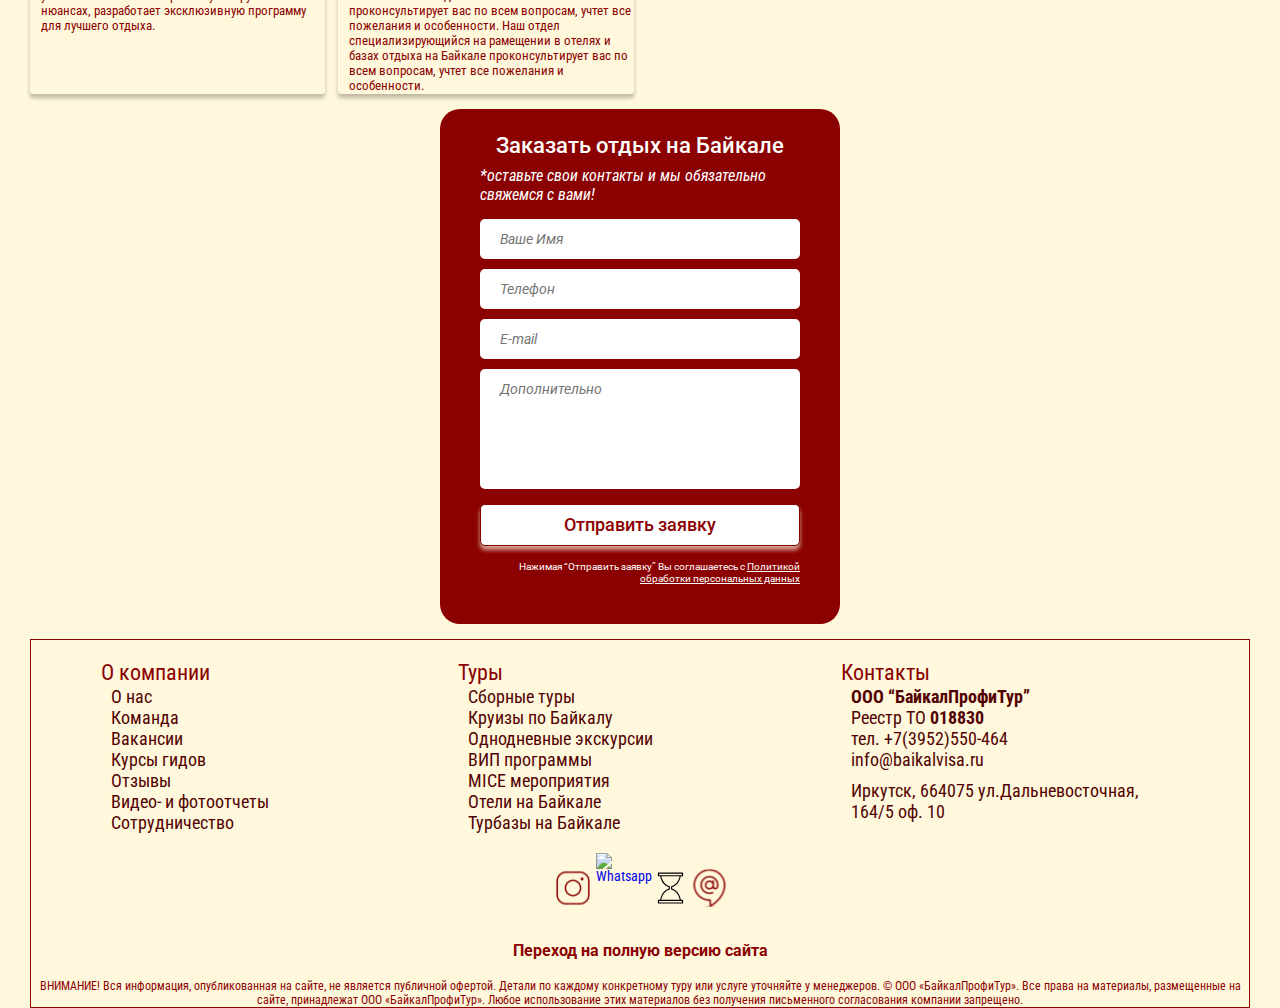
==== commit b87d10ee: "Add files via upload" ====
--- a/index.html
+++ b/index.html
@@ -43,7 +43,7 @@
                </nav>
             </div>
             <!-- Колонка меню для связи  -->
-            <div class="header__column social-menu-header dropdown">
+            <div class="header__column social-menu-header dropdown hidden">
                <div class="social-menu__dropdownbtn"><img src="img/icon/dropdown.svg" alt="Связаться"></div>
    
                <ul class="social-menu-header__list">
@@ -518,11 +518,11 @@
 </div><div class="connection-menu">
 
    <ul class="connection-menu__list hidden">
-      <li><a href="https://www.instagram.com/baikal_profi_tour/?igshid=1kckysxaospuv" class="connection-menu__link"><img src="img/icon/connectionInsta.svg" alt="Инстаграмм"></a></li>
-      <li><a href="#" class="connection-menu__link"><img src="img/icon/connectionWapp.svg" alt="WhatsApp"></a></li>
-      <li><a href="#" class="connection-menu__link"><img src="img/icon/connectionMail.svg" alt="Почта"></a></li>
+      <li><a href="https://www.instagram.com/baikal_profi_tour/?igshid=1kckysxaospuv" class="connection-menu__link"><img src="img/icon/connectionInsta.png" alt="Инстаграмм"></a></li>
+      <li><a href="#" class="connection-menu__link"><img src="img/icon/connectionWapp.png" alt="WhatsApp"></a></li>
+      <li><a href="#" class="connection-menu__link"><img src="img/icon/connectionMail.png" alt="Почта"></a></li>
    </ul>
-   <div class="connection-menu__dropdownbtn"><img src="img/icon/connectionBtn.svg" alt="Связаться"></div>
+   <div class="connection-menu__dropdownbtn"><img src="img/icon/connectionBtn.png" alt="Связаться"></div>
 </div>
    </main>
    </div>
--- a/css/style.css
+++ b/css/style.css
@@ -1 +1 @@
-@charset "UTF-8";@import url("https://fonts.googleapis.com/css2?family=Roboto+Condensed:ital,wght@0,400;0,700;1,400&family=Roboto:ital,wght@0,400;0,700;1,400&display=swap");*,:after,:before{box-sizing:border-box}blockquote,body,dd,dl,figure,h1,h2,h3,h4,p{margin:0}ol[role=list],ul[role=list]{list-style:none}html{scroll-behavior:smooth}body{min-height:100vh;text-rendering:optimizeSpeed;line-height:1.5}a:not([class]){-webkit-text-decoration-skip:ink;text-decoration-skip-ink:auto}img,picture{max-width:100%;display:block}button,input,select,textarea{font:inherit}@media (prefers-reduced-motion:reduce){*,:after,:before{animation-duration:0.01ms!important;animation-iteration-count:1!important;transition-duration:0.01ms!important;scroll-behavior:auto!important}}*{padding:0;margin:0;border:0}*,:after,:before{box-sizing:border-box}:active,:focus{outline:none}a:active,a:focus{outline:none}aside,footer,header,nav{display:block}body,html{height:100%;width:100%;font-size:100%;line-height:1;font-size:14px;-ms-text-size-adjust:100%;-moz-text-size-adjust:100%;-webkit-text-size-adjust:100%}button,input,textarea{font-family:inherit}input::-ms-clear{display:none}button{cursor:pointer}button::-moz-focus-inner{padding:0;border:0}a,a:visited{text-decoration:none}a:hover{text-decoration:none}ul li{list-style:none}img{vertical-align:top}h1,h2,h3,h4,h5,h6{font-size:inherit;font-weight:400}.wrapper{width:100%;overflow:hidden}.header{background-color:#FFF8DC;box-sizing:border-box}.container{max-width:1240px;padding:0px 10px;margin:0 auto}.header__body{height:60px;display:flex;font-size:0px;justify-content:space-between;align-items:center}.header__logo{display:flex;justify-content:center}.header__logo img{display:inline-block;height:68px}.menu-logo{display:flex;justify-content:center}.header__text{display:flex;flex-flow:column;justify-content:center}.header__title{font-family:Roboto;font-size:28px;font-weight:700;text-align:center}.header__title a{color:#8B0000}.header__subtitle{font-family:Roboto;font-size:13px;font-weight:400;text-align:center}.menu-header{display:flex;align-items:center}.menu-header__icon{display:none}.menu-header__list{display:flex}.menu-header__list li{margin-left:20px}.social-menu-header__list{display:flex}.social-menu-header__list li{max-height:60px;margin-left:11px}.social-menu-header__list img{max-width:100%}.menu-header__link{font-family:Roboto;font-style:normal;font-weight:500;font-size:18px;text-align:center;color:#8B0000}.menu-header__link:hover{opacity:0.4}.social-menu-header__link img{height:35px;max-width:100%}.social-menu-header__link img:hover{opacity:0.4}.social-menu__dropdownbtn{display:none}.social-menu__dropdownbtn img{max-width:100%;height:50px}.menu-header__list_text{text-align:left;display:none}@media (max-width:890px){.header{position:fixed;width:100%;top:0;left:0;z-index:50;background-color:#FFF8DC}.header:before{content:"";position:absolute;top:0;left:0;width:100%;height:100%;background-color:#FFF8DC;z-index:3;filter:drop-shadow(0px 4px 4px rgba(139,0,0,0.25))}.header__body{position:relative;display:flex;font-size:0px;justify-content:start}.menu-header__icon{z-index:4;display:block;position:relative;width:40px;max-height:20px}.menu-header__icon span{position:absolute;background:#FFF8DC;border:1px solid #8B0000;width:40px;height:4px;top:50%}.menu-header__icon span:before{content:"";position:absolute;background:#FFF8DC;border:1px solid #8B0000;width:40px;height:4px;transform:translateY(-10px);left:-2%}.menu-header__icon span:after{content:"";position:absolute;background:#FFF8DC;border:1px solid #8B0000;width:40px;height:4px;transform:translateY(9px);left:-2%}.menu-header__icon_active span{background-color:transparent;border:none}.menu-header__icon_active span:before{transform:rotate(45deg);transition:all 0.5s ease 0s}.menu-header__icon_active span:after{transform:rotate(-45deg);transition:all 0.5s ease 0s}.menu-header__list{flex-flow:column;overflow:auto;margin-top:30px;position:fixed;top:-100%;left:0;width:83%;height:100%;padding-top:60px;background-color:#FFF8DC;box-shadow:inset 0px 4px 4px rgba(139,0,0,0.35)}.menu-header__list li{margin-bottom:30px}.menu-header__list_active{top:0;transition:all 0.7s ease 0s}.menu-header{order:0;display:flex;flex-flow:column}.menu-logo{margin:0 auto;z-index:4;order:1}.social-menu-header{display:none;order:2;z-index:4}.social-menu__dropdownbtn{display:block}.dropdown{position:relative}.social-menu-header__list{background:#FFF8DC;display:none;position:absolute;top:100%;left:0;padding-bottom:10px;width:100%;z-index:10;transition:all 0.7s ease 0s;box-shadow:0px 4px 4px rgba(0,0,0,0.5);border-radius:10px}.social-menu-header__list li{display:flex;justify-content:center;padding-top:10px}.social-menu-header__list img{height:44px;max-width:100%;filter:drop-shadow(0px 4px 4px rgba(0,0,0,0.25))}.header-hidden{display:block}.menu-header__list_text{text-align:left;display:block;font-weight:400;font-size:14px;font-family:Roboto}}@media (max-width:521px){.header__text{display:flex;flex-flow:column;align-items:center;justify-content:center}.header__title{font-family:Roboto;font-size:18px;font-weight:700;text-align:center;color:#8B0000}.header__subtitle{font-family:Roboto;font-size:7px;font-weight:400;text-align:center;color:#8B0000}}.menu-header__icon{width:35px;height:35px}.menu-header__icon span{width:35px;height:4px}.menu-header__icon span:before{width:35px}.menu-header__icon span:after{width:35px}.social-menu-header__list li{margin-left:0px}.social-menu-header__list img{max-width:100%}@media (max-width:350px){.menu-header__icon{height:35px}.container{padding:0px 3px}.menu-logo a img{max-width:100%}.header__title{font-family:Roboto;font-size:17px;font-weight:700;text-align:center;color:#8B0000}.header__text{margin:0 auto;text-align:center}}.main__slider{position:relative;margin:0 auto}.slider{font-family:Roboto;font-style:normal;font-weight:normal;font-size:18px;color:#720B0B}.slide{max-width:100%;height:570px;background-position:center;background-repeat:no-repeat;background-size:cover}.slide__information{display:flex;justify-content:space-between;height:570px;align-items:flex-end;padding-bottom:20px}.slide__column{min-height:100px}.slide-description{background:rgba(201,205,238,0.6);text-align:left;max-width:563px}.slide-description__text{line-height:22px;padding:5px}.slide-more{display:flex;background:rgba(201,205,238,0.6);max-width:340px;padding:5px}.slide-more__link{display:block;align-items:flex-end;align-self:flex-end}.slide-more__link img{max-width:100%;width:70px}.slider .slick-dots{margin:0 auto;position:absolute;top:92%}@media (max-width:890px){.main{padding-top:60px}.slide{height:240px}.slider{font-family:Roboto;font-style:normal;font-weight:normal;font-size:12px;color:#720B0B}.slide__information{display:flex;justify-content:space-between;height:240px;align-items:flex-end;padding-bottom:20px}.slide__column{min-height:65px}.slide-description{background:rgba(201,205,238,0.6);text-align:left;max-width:360px}.slide-description__text{line-height:14px;padding:5px}.slide-more{display:flex;background:rgba(201,205,238,0.6);max-width:200px;padding:5px}.slide-more__text{height:auto}.slide-more__link{display:block;align-items:flex-end;align-self:flex-end}.slide-more__link img{max-width:100%;width:50px}}@media (max-width:520px){.slider{font-size:10px}.slide__information{display:flex;justify-content:space-between;min-height:240px;align-items:flex-end;padding-bottom:20px}.slide__column{min-height:70px}.slide-description{background:rgba(201,205,238,0.6);text-align:left;max-width:360px;height:auto;margin-right:10px}.slide-description__text{line-height:14px;padding:3px}.slide-more{font-size:11px;display:flex;background:rgba(201,205,238,0.6);max-width:120px;padding:3px}.slide-more__text{width:100%}.slide-more__link{display:block;align-items:flex-end;align-self:flex-end}.slide-more__link img{max-width:100%}}@media (max-width:365px){.slide__column{min-height:75px}.slide-more{max-width:105px;padding:3px}.slide-more__link{min-width:32px}.slide-more__link img{max-width:100%}}.category{margin-top:-15px}.category-title{display:flex;justify-content:space-between;align-items:center;font-size:24px;text-align:center;margin:0 auto}.category-title li{display:flex;justify-content:center;align-items:center;width:100%;height:40px;background:linear-gradient(180deg,#8B0000 0%,rgba(139,0,0,0.81) 100%);border-radius:5px;margin-left:3px}.category-title .category-title-item_active{background:linear-gradient(180deg,#FFF8DC 0%,rgba(255,248,220,0.81) 100%);box-shadow:inset 0px 4px 4px rgba(0,0,0,0.25);border-radius:5px}.category-title__link{display:inline-block;color:#FFF8DC}.category-title__link_active{color:#8B0000}.category-results{display:grid;grid-template-columns:repeat(auto-fill,minmax(340px,1fr));grid-gap:1vw}.category-item{margin-top:15px;height:100%;background:#FDFAEE;border:0.5px solid #FFF8DC;box-shadow:0px 3px 3px rgba(152,152,152,0.25);position:relative;z-index:0}.category-item__prev{display:flex;align-items:flex-end;position:relative;min-height:200px;background-position:center;background-repeat:no-repeat;background-size:cover}.prev-wrapper{display:flex;width:100%;justify-content:space-between;margin-bottom:14px;margin-right:11px;margin-left:11px}.category-item__ghostLink{position:absolute;display:block;top:0;left:0;width:100%;height:100%;z-index:1}.category-item__title{text-shadow:#868686 0 0 10px;font-weight:bold;font-size:20px;line-height:23px;color:#FFFFFF}.category-item__flag{white-space:nowrap;display:flex;align-items:center;font-style:normal;font-weight:normal;font-size:14px;line-height:16px;text-align:center;color:#FFFFFF;border-radius:3px;height:17px;padding:5px}.flag__intitle{background-color:orange;margin-top:3px}.descr-wrapper{max-width:100%;padding:0 11px 6px 11px}.category-item__descr{max-height:160px;max-width:100%}.flag-list{display:flex;width:100%;justify-content:space-between;margin-bottom:3px}.flag-list_nowrap{display:flex;flex-wrap:nowrap;justify-content:flex-start}.flag-list__left{display:flex}.flag-list__left_nowrap{display:flex;flex-wrap:nowrap;justify-content:flex-start}.category-flag__item_right{text-align:left;background:#BC0000}.flag-list__intitle{position:absolute;top:0}.flag__intitle_top{margin-bottom:2px;background:#BC0000;width:100%}.category-flag__item_left{background:#070FC1;margin-right:7px}.category-item__information{display:flex;flex-flow:column;justify-content:space-between;height:100%}.category-item__text{font-size:14px;line-height:16px;width:100%;white-space:nowrap;overflow:hidden;text-overflow:ellipsis}.nowrap{white-space:nowrap;overflow:hidden;text-overflow:ellipsis}.category-item__flag_nowrap{white-space:nowrap;overflow:hidden;text-overflow:ellipsis}.category-item__rout{margin-bottom:3px;min-width:360px;display:inline}.category-item__data{font-size:14px;line-height:16px}.category-item__price{display:flex;height:100%;width:100%;justify-content:flex-end;font-weight:bold;font-size:15px;line-height:18px;color:#530202}@media (max-width:890px){.category-title{font-size:20px}}@media (max-width:707px){.category-title{font-size:18px}.category-results{grid-template-columns:repeat(auto-fill,minmax(290px,1fr))}}@media (max-width:607px){.category-title{font-size:16px}.category-results{grid-template-columns:repeat(auto-fill,minmax(250px,1fr))}}@media (max-width:524px){.category-item__prev{min-height:150px}.category-item__title{font-size:18px}.prev-wrapper{flex-wrap:wrap}.category-flag{flex-wrap:wrap}.flag-list_nowrap{flex-wrap:nowrap;width:100%}.flag-list__left{flex-wrap:wrap}.flag-list__left_nowrap{flex-wrap:nowrap;width:100%}.category-title{font-size:14px}.category-results{grid-template-columns:repeat(auto-fill,minmax(150px,1fr))}.category-item__descr{height:100%}}.features-wrapper{padding-top:30px}.features-title h2{font-family:Roboto;font-style:normal;font-weight:bold;font-size:28px}.features{padding-top:15px;display:grid;grid-template-columns:repeat(auto-fill,minmax(243px,1fr));grid-gap:1vw}.features-item{position:relative;background:#FFF8DC;border:1px solid #FFF8DC;box-shadow:0px 4px 4px rgba(0,0,0,0.25);border-radius:3px}.features-item a{position:absolute;display:block;top:0;left:0;width:100%;height:100%;z-index:1}.features-item__wrapper{padding-left:10px;padding-top:3px}.features-item__block-title{display:flex;text-align:center;align-items:center;justify-content:flex-start;max-width:100%;height:62px}.features-item__img img{max-width:100%;height:62px}.features-item__title{align-self:center;align-items:center;display:flex;justify-content:center}.features-item__title h3{font-style:normal;font-weight:bold;font-size:16px;line-height:19px}.features-item__text{margin-top:5px;font-family:Roboto Condensed;font-style:normal;font-weight:normal;font-size:13px;line-height:15px}@media (max-width:508px){.features{padding-top:15px;display:grid;grid-template-columns:repeat(auto-fill,minmax(150px,1fr));grid-gap:1vw}.features-item{height:100%;min-height:150px;background:#FFF8DC;border:1px solid #FFF8DC;box-shadow:0px 4px 4px rgba(0,0,0,0.25);border-radius:3px}.features-item img{height:50px;max-width:100%}.features-title h2{font-family:Roboto;font-style:normal;font-weight:bold;font-size:20px;line-height:22px}.features-item__title h3{font-style:normal;font-weight:bold;font-size:11px}}.decor{position:relative;max-width:400px;margin:15px auto 0;background:#8B0000;border-radius:20px}.decor a{text-decoration:underline}.form-inner{padding:24px 40px 24px 40px}.form-inner input,.form-inner textarea{display:block;width:100%;padding:0 20px;margin-bottom:10px;background:#FFFFFF;line-height:40px;border-width:0;border-radius:5px;font-family:"Roboto",sans-serif;font-style:italic}.form-inner input:hover{box-shadow:0px 4px 4px rgba(255,248,220,0.66)}.form-inner textarea:hover{box-shadow:0px 4px 4px rgba(255,248,220,0.66)}.form-inner input[type=submit]{margin-top:15px;background:#FFFFFF;border:1px solid #8B0000;box-shadow:0px 4px 4px rgba(255,248,220,0.66);border-radius:5px;color:#8B0000;font-style:normal;font-weight:500;font-size:18px}.form-inner input[type=submit]:hover{opacity:0.5}.form-inner textarea{resize:none}.form-inner h3{margin-top:0;font-family:"Roboto";font-weight:500;font-size:22px;line-height:26px;text-align:center;color:#FFFFFF;margin-bottom:7px}.form-inner p{margin-top:0;font-family:Roboto Condensed;font-style:italic;font-weight:normal;font-size:16px;line-height:19px;color:#FFFFFF;margin-bottom:15px}p.politics a{font-family:Roboto;font-style:normal;font-weight:normal;font-size:10px;line-height:12px;text-align:right;color:#FFFFFF;margin-top:15px}.footer{margin-top:15px}.footer-hidden{display:block}.footer-wrapper{border:1px solid #8B0000;box-sizing:border-box}.footer-nav{display:flex;justify-content:space-between;margin-top:20px;margin-left:70px;margin-right:70px}.footer-nav__title{font-family:Roboto Condensed;font-style:normal;font-weight:normal;font-size:22px;line-height:26px}.footer-contacts__text,.footer-nav__link{font-family:Roboto Condensed;font-style:normal;font-weight:normal;font-size:18px;line-height:21px;color:#530202;margin-left:10px}.footer-contacts__text:hover,.footer-nav__link:hover{opacity:0.4}.footer-social{margin:20px auto;max-width:180px}.footer-social__list{display:flex;justify-content:space-between}.footer-social__list li img{display:inline-block;height:70px;max-width:100%}.footer-social__list li img:hover{opacity:0.4}.footer-site-link{text-align:center}.site-link__link{text-align:center;font-family:Roboto;font-style:normal;font-weight:bold;font-size:16px;color:#8B0000}.footer-contacts__text{max-width:328px}.footer-contacts__text_first{margin-bottom:10px}.footer-offerta{font-family:Roboto Condensed;font-style:normal;font-weight:normal;font-size:12px;line-height:14px;text-align:center;color:#8B0000;margin-top:20px;margin-left:5px;margin-right:5px}@media (max-width:890px){.footer-nav{display:flex;flex-flow:column;margin-top:20px;margin-left:10px;margin-right:10px}.footer-hidden{display:none}.footer-nav__list{margin-bottom:10px}.footer-nav__header{display:flex;justify-content:space-between;border-bottom:1px solid #8B0000}.footer-nav__header span{width:20px;height:20px;border:solid #8B0000;border-width:0px 2px 2px 0px;display:inline-block;transform:rotate(225deg)}.footer-nav__header span.arrow-up{transform:rotate(45deg)}.footer-social{margin:0 auto;margin-bottom:10px;max-width:180px}.footer-offerta{font-size:10px;text-align:center;color:#8B0000;margin-top:10px}.footer-social__list li img{height:44px;max-width:100%}}.single-main h3{font-family:Roboto;font-weight:600;font-size:24px;line-height:28px;color:#530202;padding:3px}.single-main p{font-family:Roboto Condensed;font-style:normal;font-weight:500;font-size:20px;line-height:23px;padding:3px;color:#530202}.form-inner h3{margin-top:0;font-family:"Roboto";font-weight:500;font-size:22px;line-height:26px;text-align:center;color:#FFFFFF;margin-bottom:7px}.form-inner p{margin-top:0;font-family:Roboto Condensed;font-style:italic;font-weight:normal;font-size:16px;line-height:19px;color:#FFFFFF;margin-bottom:15px}p.politics{font-family:Roboto;font-style:normal;font-weight:normal;font-size:10px;line-height:12px;text-align:right;color:#FFFFFF;margin-top:15px}@media (max-width:616px){.single-main h3{font-size:16px;line-height:17px}.single-main p{font-size:12px;line-height:13px}.single-main h4{font-size:14px;line-height:15px}.form-inner h3{margin-top:0;font-family:"Roboto";font-weight:500;font-size:22px;line-height:26px;text-align:center;color:#FFFFFF;margin-bottom:7px}.form-inner p{margin-top:0;font-family:Roboto Condensed;font-style:italic;font-weight:normal;font-size:16px;line-height:19px;color:#FFFFFF;margin-bottom:15px}p.politics{font-family:Roboto;font-style:normal;font-weight:normal;font-size:10px;line-height:12px;text-align:right;color:#FFFFFF;margin-top:15px}}@media (max-width:420px){.single-main h3{font-size:15px;line-height:15px}.single-main p{font-size:12px;line-height:13px}.single-main h4{font-size:14px;line-height:14px}.form-inner h3{margin-top:0;font-family:"Roboto";font-weight:500;font-size:22px;line-height:26px;text-align:center;color:#FFFFFF;margin-bottom:7px}.form-inner p{margin-top:0;font-family:Roboto Condensed;font-style:italic;font-weight:normal;font-size:16px;line-height:19px;color:#FFFFFF;margin-bottom:15px}p.politics{font-family:Roboto;font-style:normal;font-weight:normal;font-size:10px;line-height:12px;text-align:right;color:#FFFFFF;margin-top:15px}}.single-header__title{max-width:100%;height:470px;background-position:center;background-repeat:no-repeat;background-size:cover}.single-header__container{height:100%}.single-title{height:100%;display:flex;flex-flow:column;justify-content:flex-end;font-family:Roboto;font-style:normal;padding-bottom:30px}.single-title__title{font-weight:500;font-size:30px;line-height:32px;color:#FFFFFF;text-shadow:#868686 0 0 10px}.single-title__subtitle{font-family:Roboto Condensed;font-weight:400;font-size:25px;line-height:27px;text-shadow:#868686 0 0 10px;color:#FFFFFF}.single-descr{margin-top:10px;width:100%;display:grid;grid-template-columns:1fr 1fr;font-style:normal}.single-descr__ontours{height:100%;display:flex;flex-flow:column}.ontours-tours__text{height:100%}.single-descr__text{margin-bottom:3px;background:#FDFAEE;border:0.5px solid #FFF8DC;box-shadow:0px 3px 3px rgba(152,152,152,0.25)}.tours-title__block{margin-bottom:3px;background:#FDFAEE;border:0.5px solid #FFF8DC;box-shadow:0px 3px 3px rgba(152,152,152,0.25)}.date-tours__text{min-height:132px}.price-tours__link{display:block;font-family:Roboto Condensed;font-style:normal;font-weight:bold;font-size:14px;line-height:16px;font-size:20px;line-height:23px;padding:3px;color:#530202;text-decoration:underline;font-style:italic}.price-tours__link:hover{opacity:0.3}.single-descr__right{margin-left:3px}.single-map__map{max-width:100%;height:400px;background-position:center;background-repeat:no-repeat;background-size:cover}.single-map__title{display:block}@media (max-width:890px){.single-header{padding-top:60px}.single-header__title{max-width:100%;height:241px}.single-title{padding-bottom:30px}.single-title__title{font-weight:500;font-size:26px;line-height:30px;color:#FFFFFF;text-shadow:#868686 0 0 10px}.single-title__subtitle{font-weight:400;font-size:22px;line-height:25px;text-shadow:#868686 0 0 10px;color:#FFFFFF}.single-map__map{max-width:100%;height:340px;background-position:center;background-repeat:no-repeat;background-size:cover}.price-tours__link{margin-top:20px}}@media (max-width:616px){.price-tours__link{font-size:12px;line-height:13px}.single-map__map{max-width:100%;height:194px;background-position:center;background-repeat:no-repeat;background-size:cover}}.tours-program{margin-top:15px}.tours-day{margin-bottom:10px}.tours-day__title{font-family:Roboto Condensed;font-style:normal;font-weight:normal;font-size:20px;line-height:23px;color:#530202}.tours-day__block-title{display:flex;justify-content:space-between;width:100%;background:#FDFAEE;border:0.5px solid #FFF8DC;box-shadow:0px 3px 3px rgba(152,152,152,0.25);padding:5px;margin-bottom:5px}.tours-day__arrow{margin-right:5px;display:block;width:20px;height:20px;border:solid #8B0000;border-width:0px 2px 2px 0px;display:inline-block;transform:rotate(225deg)}.tours-day__img{max-width:100%;background-position:center;background-repeat:no-repeat;background-size:cover}.tours-day__description{display:grid;grid-template-columns:1fr 1fr}.tours-day__wrapper{background:#FDFAEE;box-shadow:0px 3px 3px rgba(152,152,152,0.25);padding-left:7px;padding-bottom:10px;margin-left:10px}.single-film{max-width:800px;height:400px;margin:0 auto;margin-top:20px}iframe{width:100%;height:100%}.single-film__more{margin-top:10px}.single-film__more a{font-family:Roboto Condensed;font-style:italic;font-weight:500;font-size:18px;-webkit-text-decoration-line:underline;text-decoration-line:underline;color:#530202}@media (max-width:855px){.single-film__more a{font-size:16px}.tours-day .tours-day__text{font-size:16px;line-height:18px}.tours-day__wrapper{margin-left:0px}}@media (max-width:741px){.tours-day .tours-day__text{font-size:16px;line-height:18px}.tours-day__description{display:flex;flex-flow:column}.tours-day__img{width:360px;height:360px;margin:0 auto}.single-film{max-width:600px;height:300px;margin:0 auto;margin-top:20px}}@media (max-width:420px){.tours-day .tours-day__text{font-size:11px;line-height:12px}.tours-day__img{width:250px;height:250px;margin:0 auto}.tours-day__arrow{width:15px;height:15px}.single-film{max-width:350px;height:200px;margin:0 auto;margin-top:20px}}@media (max-width:350px){.tours-day .tours-day__text{font-size:10px;line-height:11px}.tours-day__img{width:200px;height:200px;margin:0 auto}}.single-hidden{display:none}.arrow-up{transform:rotate(45deg)}.connection-menu{position:fixed;bottom:20px;right:20px;display:flex;flex-flow:column;justify-content:right}.connection-menu__list{display:flex;flex-flow:column;margin:0 auto}.connection-menu__link img{max-width:82px}.connection-menu__link{max-width:96px}body,html{font-family:Roboto Condensed;color:#8B0000}body{min-width:320px;background-color:#FFF8DC;position:relative}.hidden{display:none}+@charset "UTF-8";@import url("https://fonts.googleapis.com/css2?family=Roboto+Condensed:ital,wght@0,400;0,700;1,400&family=Roboto:ital,wght@0,400;0,700;1,400&display=swap");*,:after,:before{box-sizing:border-box}blockquote,body,dd,dl,figure,h1,h2,h3,h4,p{margin:0}ol[role=list],ul[role=list]{list-style:none}html{scroll-behavior:smooth}body{min-height:100vh;text-rendering:optimizeSpeed;line-height:1.5}a:not([class]){-webkit-text-decoration-skip:ink;text-decoration-skip-ink:auto}img,picture{max-width:100%;display:block}button,input,select,textarea{font:inherit}@media (prefers-reduced-motion:reduce){*,:after,:before{animation-duration:0.01ms!important;animation-iteration-count:1!important;transition-duration:0.01ms!important;scroll-behavior:auto!important}}*{padding:0;margin:0;border:0}*,:after,:before{box-sizing:border-box}:active,:focus{outline:none}a:active,a:focus{outline:none}aside,footer,header,nav{display:block}body,html{height:100%;width:100%;font-size:100%;line-height:1;font-size:14px;-ms-text-size-adjust:100%;-moz-text-size-adjust:100%;-webkit-text-size-adjust:100%}button,input,textarea{font-family:inherit}input::-ms-clear{display:none}button{cursor:pointer}button::-moz-focus-inner{padding:0;border:0}a,a:visited{text-decoration:none}a:hover{text-decoration:none}ul li{list-style:none}img{vertical-align:top}h1,h2,h3,h4,h5,h6{font-size:inherit;font-weight:400}.wrapper{width:100%;overflow:hidden}.header{background-color:#FFF8DC;box-sizing:border-box}.container{max-width:1240px;padding:0px 10px;margin:0 auto}.header__body{height:60px;display:flex;font-size:0px;justify-content:space-between;align-items:center}.header__logo{display:flex;justify-content:center}.header__logo img{display:inline-block;height:68px}.menu-logo{display:flex;justify-content:center}.header__text{display:flex;flex-flow:column;justify-content:center}.header__title{font-family:Roboto;font-size:28px;font-weight:700;text-align:center}.header__title a{color:#8B0000}.header__subtitle{font-family:Roboto;font-size:13px;font-weight:400;text-align:center}.menu-header{display:flex;align-items:center}.menu-header__icon{display:none}.menu-header__list{display:flex}.menu-header__list li{margin-left:20px}.social-menu-header__list{display:flex}.social-menu-header__list li{max-height:60px;margin-left:11px}.social-menu-header__list img{max-width:100%}.menu-header__link{font-family:Roboto;font-style:normal;font-weight:500;font-size:18px;text-align:center;color:#8B0000}.menu-header__link:hover{opacity:0.4}.social-menu-header__link img{height:35px;max-width:100%}.social-menu-header__link img:hover{opacity:0.4}.social-menu__dropdownbtn{display:none}.social-menu__dropdownbtn img{max-width:100%;height:50px}.menu-header__list_text{text-align:left;display:none}@media (max-width:890px){.header{position:fixed;width:100%;top:0;left:0;z-index:50;background-color:#FFF8DC}.header:before{content:"";position:absolute;top:0;left:0;width:100%;height:100%;background-color:#FFF8DC;z-index:3;filter:drop-shadow(0px 4px 4px rgba(139,0,0,0.25))}.header__body{position:relative;display:flex;font-size:0px;justify-content:start}.menu-header__icon{z-index:4;display:block;position:relative;width:40px;max-height:20px}.menu-header__icon span{position:absolute;background:#FFF8DC;border:1px solid #8B0000;width:40px;height:4px;top:50%}.menu-header__icon span:before{content:"";position:absolute;background:#FFF8DC;border:1px solid #8B0000;width:40px;height:4px;transform:translateY(-10px);left:-2%}.menu-header__icon span:after{content:"";position:absolute;background:#FFF8DC;border:1px solid #8B0000;width:40px;height:4px;transform:translateY(9px);left:-2%}.menu-header__icon_active span{background-color:transparent;border:none}.menu-header__icon_active span:before{transform:rotate(45deg);transition:all 0.5s ease 0s}.menu-header__icon_active span:after{transform:rotate(-45deg);transition:all 0.5s ease 0s}.menu-header__list{flex-flow:column;overflow:auto;margin-top:30px;position:fixed;top:-100%;left:0;width:83%;height:100%;padding-top:60px;background-color:#FFF8DC;box-shadow:inset 0px 4px 4px rgba(139,0,0,0.35)}.menu-header__list li{margin-bottom:30px}.menu-header__list_active{top:0;transition:all 0.7s ease 0s}.menu-header{order:0;display:flex;flex-flow:column}.menu-logo{margin:0 auto;z-index:4;order:1}.social-menu-header{display:none;order:2;z-index:4}.social-menu__dropdownbtn{display:block}.dropdown{position:relative}.social-menu-header__list{background:#FFF8DC;display:none;position:absolute;top:100%;left:0;padding-bottom:10px;width:100%;z-index:10;transition:all 0.7s ease 0s;box-shadow:0px 4px 4px rgba(0,0,0,0.5);border-radius:10px}.social-menu-header__list li{display:flex;justify-content:center;padding-top:10px}.social-menu-header__list img{height:44px;max-width:100%;filter:drop-shadow(0px 4px 4px rgba(0,0,0,0.25))}.header-hidden{display:block}.menu-header__list_text{text-align:left;display:block;font-weight:400;font-size:14px;font-family:Roboto}}@media (max-width:521px){.header__text{display:flex;flex-flow:column;align-items:center;justify-content:center}.header__title{font-family:Roboto;font-size:18px;font-weight:700;text-align:center;color:#8B0000}.header__subtitle{font-family:Roboto;font-size:7px;font-weight:400;text-align:center;color:#8B0000}}.menu-header__icon{width:35px;height:35px}.menu-header__icon span{width:35px;height:4px}.menu-header__icon span:before{width:35px}.menu-header__icon span:after{width:35px}.social-menu-header__list li{margin-left:0px}.social-menu-header__list img{max-width:100%}@media (max-width:350px){.menu-header__icon{height:35px}.container{padding:0px 3px}.menu-logo a img{max-width:100%}.header__title{font-family:Roboto;font-size:17px;font-weight:700;text-align:center;color:#8B0000}.header__text{margin:0 auto;text-align:center}}.main__slider{position:relative;margin:0 auto}.slider{font-family:Roboto;font-style:normal;font-weight:normal;font-size:18px;color:#720B0B}.slide{max-width:100%;height:570px;background-position:center;background-repeat:no-repeat;background-size:cover}.slide__information{display:flex;justify-content:space-between;height:570px;align-items:flex-end;padding-bottom:20px}.slide__column{min-height:100px}.slide-description{background:rgba(201,205,238,0.6);text-align:left;max-width:563px}.slide-description__text{line-height:22px;padding:5px}.slide-more{display:flex;background:rgba(201,205,238,0.6);max-width:340px;padding:5px}.slide-more__link{display:block;align-items:flex-end;align-self:flex-end}.slide-more__link img{max-width:100%;width:70px}.slider .slick-dots{margin:0 auto;position:absolute;top:92%}@media (max-width:890px){.main{padding-top:60px}.slide{height:240px}.slider{font-family:Roboto;font-style:normal;font-weight:normal;font-size:12px;color:#720B0B}.slide__information{display:flex;justify-content:space-between;height:240px;align-items:flex-end;padding-bottom:20px}.slide__column{min-height:65px}.slide-description{background:rgba(201,205,238,0.6);text-align:left;max-width:360px}.slide-description__text{line-height:14px;padding:5px}.slide-more{display:flex;background:rgba(201,205,238,0.6);max-width:200px;padding:5px}.slide-more__text{height:auto}.slide-more__link{display:block;align-items:flex-end;align-self:flex-end}.slide-more__link img{max-width:100%;width:50px}}@media (max-width:520px){.slider{font-size:10px}.slide__information{display:flex;justify-content:space-between;min-height:240px;align-items:flex-end;padding-bottom:20px}.slide__column{min-height:70px}.slide-description{background:rgba(201,205,238,0.6);text-align:left;max-width:360px;height:auto;margin-right:10px}.slide-description__text{line-height:14px;padding:3px}.slide-more{font-size:11px;display:flex;background:rgba(201,205,238,0.6);max-width:120px;padding:3px}.slide-more__text{width:100%}.slide-more__link{display:block;align-items:flex-end;align-self:flex-end}.slide-more__link img{max-width:100%}}@media (max-width:365px){.slide__column{min-height:75px}.slide-more{max-width:105px;padding:3px}.slide-more__link{min-width:32px}.slide-more__link img{max-width:100%}}.category{margin-top:-15px}.category-title{display:flex;justify-content:space-between;align-items:center;font-size:24px;text-align:center;margin:0 auto}.category-title li{display:flex;justify-content:center;align-items:center;width:100%;height:40px;background:linear-gradient(180deg,#8B0000 0%,rgba(139,0,0,0.81) 100%);border-radius:5px;margin-left:3px}.category-title .category-title-item_active{background:linear-gradient(180deg,#FFF8DC 0%,rgba(255,248,220,0.81) 100%);box-shadow:inset 0px 4px 4px rgba(0,0,0,0.25);border-radius:5px}.category-title__link{display:inline-block;color:#FFF8DC}.category-title__link_active{color:#8B0000}.category-results{display:grid;grid-template-columns:repeat(auto-fill,minmax(340px,1fr));grid-gap:1vw}.category-item{margin-top:15px;height:100%;background:#FDFAEE;border:0.5px solid #FFF8DC;box-shadow:0px 3px 3px rgba(152,152,152,0.25);position:relative;z-index:0}.category-item__prev{display:flex;align-items:flex-end;position:relative;min-height:200px;background-position:center;background-repeat:no-repeat;background-size:cover}.prev-wrapper{display:flex;width:100%;justify-content:space-between;margin-bottom:14px;margin-right:11px;margin-left:11px}.category-item__ghostLink{position:absolute;display:block;top:0;left:0;width:100%;height:100%;z-index:1}.category-item__title{text-shadow:#868686 0 0 10px;font-weight:bold;font-size:20px;line-height:23px;color:#FFFFFF}.category-item__flag{white-space:nowrap;display:flex;align-items:center;font-style:normal;font-weight:normal;font-size:14px;line-height:16px;text-align:center;color:#FFFFFF;border-radius:3px;height:17px;padding:5px}.flag__intitle{background-color:orange;margin-top:3px}.descr-wrapper{max-width:100%;padding:0 11px 6px 11px}.category-item__descr{max-height:160px;max-width:100%}.flag-list{display:flex;width:100%;justify-content:space-between;margin-bottom:3px}.flag-list_nowrap{display:flex;flex-wrap:nowrap;justify-content:flex-start}.flag-list__left{display:flex}.flag-list__left_nowrap{display:flex;flex-wrap:nowrap;justify-content:flex-start}.category-flag__item_right{text-align:left;background:#BC0000}.flag-list__intitle{position:absolute;top:0}.flag__intitle_top{margin-bottom:2px;background:#BC0000;width:100%}.category-flag__item_left{background:#070FC1;margin-right:7px}.category-item__information{display:flex;flex-flow:column;justify-content:space-between;height:100%}.category-item__text{font-size:14px;line-height:16px;width:100%;white-space:nowrap;overflow:hidden;text-overflow:ellipsis}.nowrap{white-space:nowrap;overflow:hidden;text-overflow:ellipsis}.category-item__flag_nowrap{white-space:nowrap;overflow:hidden;text-overflow:ellipsis}.category-item__rout{margin-bottom:3px;min-width:360px;display:inline}.category-item__data{font-size:14px;line-height:16px}.category-item__price{display:flex;height:100%;width:100%;justify-content:flex-end;font-weight:bold;font-size:15px;line-height:18px;color:#530202}@media (max-width:890px){.category-title{font-size:20px}}@media (max-width:707px){.category-title{font-size:18px}.category-results{grid-template-columns:repeat(auto-fill,minmax(290px,1fr))}}@media (max-width:607px){.category-title{font-size:16px}.category-results{grid-template-columns:repeat(auto-fill,minmax(250px,1fr))}}@media (max-width:524px){.category-item__prev{min-height:150px}.category-item__title{font-size:18px}.prev-wrapper{flex-wrap:wrap}.category-flag{flex-wrap:wrap}.flag-list_nowrap{flex-wrap:nowrap;width:100%}.flag-list__left{flex-wrap:wrap}.flag-list__left_nowrap{flex-wrap:nowrap;width:100%}.category-title{font-size:14px}.category-results{grid-template-columns:repeat(auto-fill,minmax(150px,1fr))}.category-item__descr{height:100%}}.features-wrapper{padding-top:30px}.features-title h2{font-family:Roboto;font-style:normal;font-weight:bold;font-size:28px}.features{padding-top:15px;display:grid;grid-template-columns:repeat(auto-fill,minmax(243px,1fr));grid-gap:1vw}.features-item{position:relative;background:#FFF8DC;border:1px solid #FFF8DC;box-shadow:0px 4px 4px rgba(0,0,0,0.25);border-radius:3px}.features-item a{position:absolute;display:block;top:0;left:0;width:100%;height:100%;z-index:1}.features-item__wrapper{padding-left:10px;padding-top:3px}.features-item__block-title{display:flex;text-align:center;align-items:center;justify-content:flex-start;max-width:100%;height:62px}.features-item__img img{max-width:100%;height:62px}.features-item__title{align-self:center;align-items:center;display:flex;justify-content:center}.features-item__title h3{font-style:normal;font-weight:bold;font-size:16px;line-height:19px}.features-item__text{margin-top:5px;font-family:Roboto Condensed;font-style:normal;font-weight:normal;font-size:13px;line-height:15px}@media (max-width:508px){.features{padding-top:15px;display:grid;grid-template-columns:repeat(auto-fill,minmax(150px,1fr));grid-gap:1vw}.features-item{height:100%;min-height:150px;background:#FFF8DC;border:1px solid #FFF8DC;box-shadow:0px 4px 4px rgba(0,0,0,0.25);border-radius:3px}.features-item img{height:50px;max-width:100%}.features-title h2{font-family:Roboto;font-style:normal;font-weight:bold;font-size:20px;line-height:22px}.features-item__title h3{font-style:normal;font-weight:bold;font-size:11px}}.decor{position:relative;max-width:400px;margin:15px auto 0;background:#8B0000;border-radius:20px}.decor a{text-decoration:underline}.form-inner{padding:24px 40px 24px 40px}.form-inner input,.form-inner textarea{display:block;width:100%;padding:0 20px;margin-bottom:10px;background:#FFFFFF;line-height:40px;border-width:0;border-radius:5px;font-family:"Roboto",sans-serif;font-style:italic}.form-inner input:hover{box-shadow:0px 4px 4px rgba(255,248,220,0.66)}.form-inner textarea:hover{box-shadow:0px 4px 4px rgba(255,248,220,0.66)}.form-inner input[type=submit]{margin-top:15px;background:#FFFFFF;border:1px solid #8B0000;box-shadow:0px 4px 4px rgba(255,248,220,0.66);border-radius:5px;color:#8B0000;font-style:normal;font-weight:500;font-size:18px}.form-inner input[type=submit]:hover{opacity:0.5}.form-inner textarea{resize:none}.form-inner h3{margin-top:0;font-family:"Roboto";font-weight:500;font-size:22px;line-height:26px;text-align:center;color:#FFFFFF;margin-bottom:7px}.form-inner p{margin-top:0;font-family:Roboto Condensed;font-style:italic;font-weight:normal;font-size:16px;line-height:19px;color:#FFFFFF;margin-bottom:15px}p.politics a{font-family:Roboto;font-style:normal;font-weight:normal;font-size:10px;line-height:12px;text-align:right;color:#FFFFFF;margin-top:15px}.footer{margin-top:15px}.footer-hidden{display:block}.footer-wrapper{border:1px solid #8B0000;box-sizing:border-box}.footer-nav{display:flex;justify-content:space-between;margin-top:20px;margin-left:70px;margin-right:70px}.footer-nav__title{font-family:Roboto Condensed;font-style:normal;font-weight:normal;font-size:22px;line-height:26px}.footer-contacts__text,.footer-nav__link{font-family:Roboto Condensed;font-style:normal;font-weight:normal;font-size:18px;line-height:21px;color:#530202;margin-left:10px}.footer-contacts__text:hover,.footer-nav__link:hover{opacity:0.4}.footer-social{margin:20px auto;max-width:180px}.footer-social__list{display:flex;justify-content:space-between}.footer-social__list li img{display:inline-block;height:70px;max-width:100%}.footer-social__list li img:hover{opacity:0.4}.footer-site-link{text-align:center}.site-link__link{text-align:center;font-family:Roboto;font-style:normal;font-weight:bold;font-size:16px;color:#8B0000}.footer-contacts__text{max-width:328px}.footer-contacts__text_first{margin-bottom:10px}.footer-offerta{font-family:Roboto Condensed;font-style:normal;font-weight:normal;font-size:12px;line-height:14px;text-align:center;color:#8B0000;margin-top:20px;margin-left:5px;margin-right:5px}@media (max-width:890px){.footer-nav{display:flex;flex-flow:column;margin-top:20px;margin-left:10px;margin-right:10px}.footer-hidden{display:none}.footer-nav__list{margin-bottom:10px}.footer-nav__header{display:flex;justify-content:space-between;border-bottom:1px solid #8B0000}.footer-nav__header span{width:20px;height:20px;border:solid #8B0000;border-width:0px 2px 2px 0px;display:inline-block;transform:rotate(225deg)}.footer-nav__header span.arrow-up{transform:rotate(45deg)}.footer-social{margin:0 auto;margin-bottom:10px;max-width:180px}.footer-offerta{font-size:10px;text-align:center;color:#8B0000;margin-top:10px}.footer-social__list li img{height:44px;max-width:100%}}.single-main h3{font-family:Roboto;font-weight:600;font-size:24px;line-height:28px;color:#530202;padding:3px}.single-main p{font-family:Roboto Condensed;font-style:normal;font-weight:500;font-size:20px;line-height:23px;padding:3px;color:#530202}.form-inner h3{margin-top:0;font-family:"Roboto";font-weight:500;font-size:22px;line-height:26px;text-align:center;color:#FFFFFF;margin-bottom:7px}.form-inner p{margin-top:0;font-family:Roboto Condensed;font-style:italic;font-weight:normal;font-size:16px;line-height:19px;color:#FFFFFF;margin-bottom:15px}p.politics{font-family:Roboto;font-style:normal;font-weight:normal;font-size:10px;line-height:12px;text-align:right;color:#FFFFFF;margin-top:15px}@media (max-width:616px){.single-main h3{font-size:16px;line-height:17px}.single-main p{font-size:12px;line-height:13px}.single-main h4{font-size:14px;line-height:15px}.form-inner h3{margin-top:0;font-family:"Roboto";font-weight:500;font-size:22px;line-height:26px;text-align:center;color:#FFFFFF;margin-bottom:7px}.form-inner p{margin-top:0;font-family:Roboto Condensed;font-style:italic;font-weight:normal;font-size:16px;line-height:19px;color:#FFFFFF;margin-bottom:15px}p.politics{font-family:Roboto;font-style:normal;font-weight:normal;font-size:10px;line-height:12px;text-align:right;color:#FFFFFF;margin-top:15px}}@media (max-width:420px){.single-main h3{font-size:15px;line-height:15px}.single-main p{font-size:12px;line-height:13px}.single-main h4{font-size:14px;line-height:14px}.form-inner h3{margin-top:0;font-family:"Roboto";font-weight:500;font-size:22px;line-height:26px;text-align:center;color:#FFFFFF;margin-bottom:7px}.form-inner p{margin-top:0;font-family:Roboto Condensed;font-style:italic;font-weight:normal;font-size:16px;line-height:19px;color:#FFFFFF;margin-bottom:15px}p.politics{font-family:Roboto;font-style:normal;font-weight:normal;font-size:10px;line-height:12px;text-align:right;color:#FFFFFF;margin-top:15px}}.single-header__title{max-width:100%;height:470px;background-position:center;background-repeat:no-repeat;background-size:cover}.single-header__container{height:100%}.single-title{height:100%;display:flex;flex-flow:column;justify-content:flex-end;font-family:Roboto;font-style:normal;padding-bottom:30px}.single-title__title{font-weight:500;font-size:30px;line-height:32px;color:#FFFFFF;text-shadow:#868686 0 0 10px}.single-title__subtitle{font-family:Roboto Condensed;font-weight:400;font-size:25px;line-height:27px;text-shadow:#868686 0 0 10px;color:#FFFFFF}.single-descr{margin-top:10px;width:100%;display:grid;grid-template-columns:1fr 1fr;font-style:normal}.single-descr__ontours{height:100%;display:flex;flex-flow:column}.ontours-tours__text{height:100%}.single-descr__text{margin-bottom:3px;background:#FDFAEE;border:0.5px solid #FFF8DC;box-shadow:0px 3px 3px rgba(152,152,152,0.25)}.tours-title__block{margin-bottom:3px;background:#FDFAEE;border:0.5px solid #FFF8DC;box-shadow:0px 3px 3px rgba(152,152,152,0.25)}.date-tours__text{min-height:132px}.price-tours__link{display:block;font-family:Roboto Condensed;font-style:normal;font-weight:bold;font-size:14px;line-height:16px;font-size:20px;line-height:23px;padding:3px;color:#530202;text-decoration:underline;font-style:italic}.price-tours__link:hover{opacity:0.3}.single-descr__right{margin-left:3px}.single-map__map{max-width:100%;height:400px;background-position:center;background-repeat:no-repeat;background-size:cover}.single-map__title{display:block}@media (max-width:890px){.single-header{padding-top:60px}.single-header__title{max-width:100%;height:241px}.single-title{padding-bottom:30px}.single-title__title{font-weight:500;font-size:26px;line-height:30px;color:#FFFFFF;text-shadow:#868686 0 0 10px}.single-title__subtitle{font-weight:400;font-size:22px;line-height:25px;text-shadow:#868686 0 0 10px;color:#FFFFFF}.single-map__map{max-width:100%;height:340px;background-position:center;background-repeat:no-repeat;background-size:cover}.price-tours__link{margin-top:20px}}@media (max-width:616px){.price-tours__link{font-size:12px;line-height:13px}.single-map__map{max-width:100%;height:194px;background-position:center;background-repeat:no-repeat;background-size:cover}}.tours-program{margin-top:15px}.tours-day{margin-bottom:10px}.tours-day__title{font-family:Roboto Condensed;font-style:normal;font-weight:normal;font-size:20px;line-height:23px;color:#530202}.tours-day__block-title{display:flex;justify-content:space-between;width:100%;background:#FDFAEE;border:0.5px solid #FFF8DC;box-shadow:0px 3px 3px rgba(152,152,152,0.25);padding:5px;margin-bottom:5px}.tours-day__arrow{margin-right:5px;display:block;width:20px;height:20px;border:solid #8B0000;border-width:0px 2px 2px 0px;display:inline-block;transform:rotate(225deg)}.tours-day__img{max-width:100%;background-position:center;background-repeat:no-repeat;background-size:cover}.tours-day__description{display:grid;grid-template-columns:1fr 1fr}.tours-day__wrapper{background:#FDFAEE;box-shadow:0px 3px 3px rgba(152,152,152,0.25);padding-left:7px;padding-bottom:10px;margin-left:10px}.single-film{max-width:800px;height:400px;margin:0 auto;margin-top:20px}iframe{width:100%;height:100%}.single-film__more{margin-top:10px}.single-film__more a{font-family:Roboto Condensed;font-style:italic;font-weight:500;font-size:18px;-webkit-text-decoration-line:underline;text-decoration-line:underline;color:#530202}@media (max-width:855px){.single-film__more a{font-size:16px}.tours-day .tours-day__text{font-size:16px;line-height:18px}.tours-day__wrapper{margin-left:0px}}@media (max-width:741px){.tours-day .tours-day__text{font-size:16px;line-height:18px}.tours-day__description{display:flex;flex-flow:column}.tours-day__img{width:360px;height:360px;margin:0 auto}.single-film{max-width:600px;height:300px;margin:0 auto;margin-top:20px}}@media (max-width:420px){.tours-day .tours-day__text{font-size:11px;line-height:12px}.tours-day__img{width:250px;height:250px;margin:0 auto}.tours-day__arrow{width:15px;height:15px}.single-film{max-width:350px;height:200px;margin:0 auto;margin-top:20px}}@media (max-width:350px){.tours-day .tours-day__text{font-size:10px;line-height:11px}.tours-day__img{width:200px;height:200px;margin:0 auto}}.single-hidden{display:none}.arrow-up{transform:rotate(45deg)}.connection-menu{position:fixed;bottom:20px;right:10px;z-index:50;display:flex;flex-flow:column;justify-content:right}.connection-menu__list{display:flex;flex-flow:column;margin:0 auto}.connection-menu__link img{max-width:65px}.connection-menu__dropdownbtn{animation:shake 20s;animation-iteration-count:infinite}.connection-menu__dropdownbtn img{max-width:80px}.connection-menu__dropdownbtn:hover{animation:paused;animation-iteration-count:paused}.connection-menu__dropdownbtn:active{animation:paused;animation-iteration-count:paused}@keyframes shake{0%{transform:translate(1px,1px) rotate(0deg)}10%{transform:translate(-1px,-2px) rotate(-1deg)}20%{transform:translate(-3px,0px) rotate(1deg)}30%{transform:translate(3px,2px) rotate(0deg)}40%{transform:translate(1px,-1px) rotate(1deg)}50%{transform:translate(-1px,2px) rotate(-1deg)}60%{transform:translate(-3px,1px) rotate(0deg)}70%{transform:translate(3px,1px) rotate(-1deg)}80%{transform:translate(-1px,-1px) rotate(1deg)}90%{transform:translate(1px,2px) rotate(0deg)}to{transform:translate(1px,-2px) rotate(-1deg)}}body,html{font-family:Roboto Condensed;color:#8B0000}body{min-width:320px;background-color:#FFF8DC;position:relative}.hidden{display:none}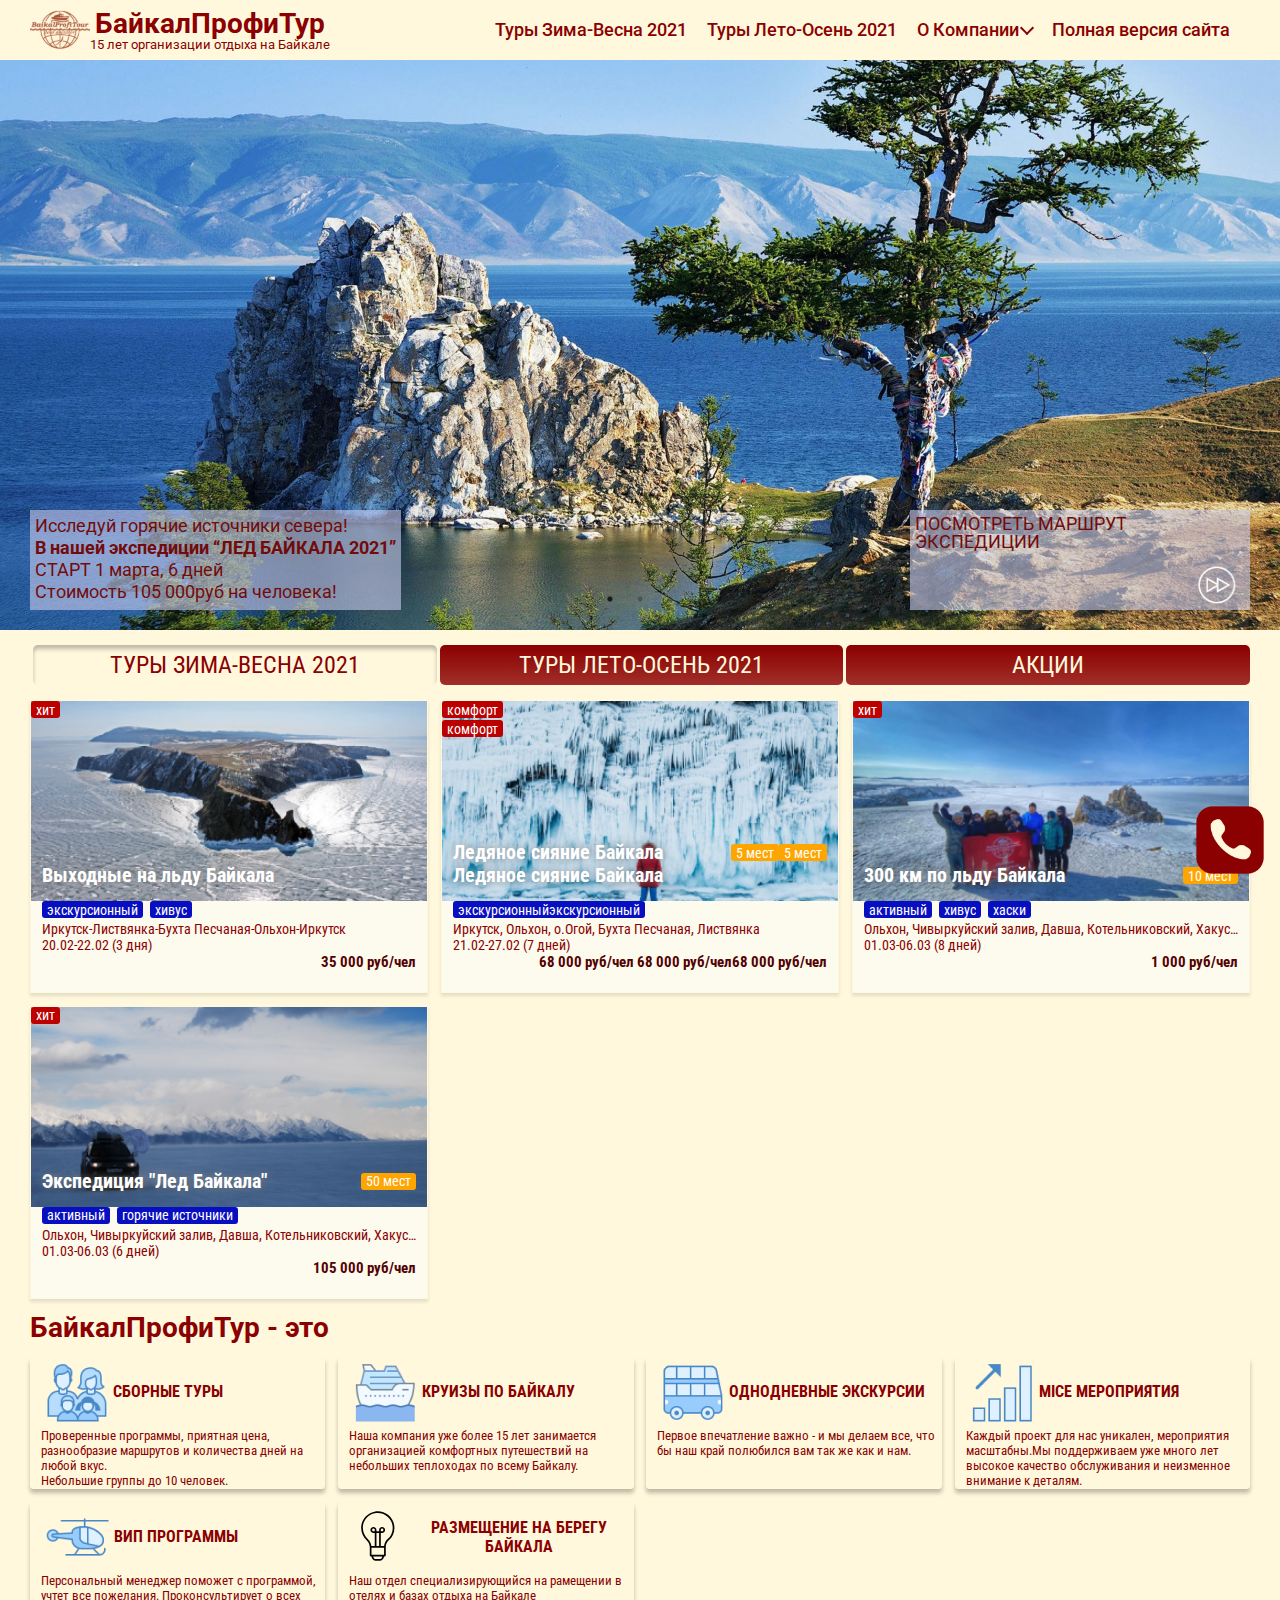
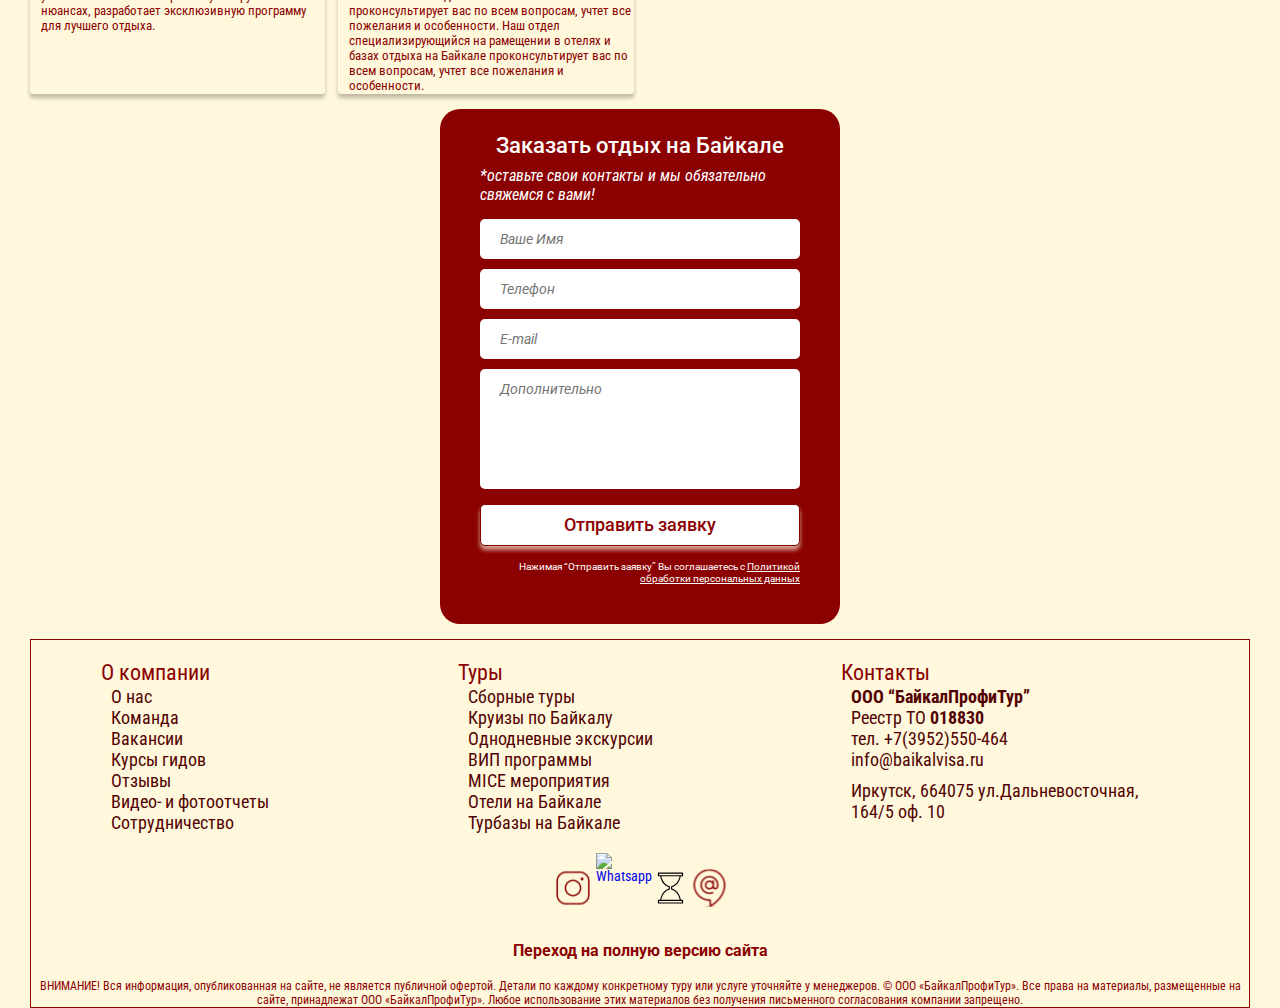
==== commit 35f958b4: "Add files via upload" ====
--- a/index.html
+++ b/index.html
@@ -17,7 +17,9 @@
    
             <!-- Колонка логотип -->
             <div class="header__column menu-logo">
+               <div class="header__logo-wrapper">
                <a href="/index.html" class="header__logo"><img src="img/icon/baikalprofitour_logoс.svg" alt="Логотип"></a>
+               </div>
                <div class="header__text">
                   <p class="header__title">
                     <a href="index.html">БайкалПрофиТур</a></p>
@@ -34,10 +36,44 @@
                   <ul class="menu-header__list">
                      <li><a href="/index.html" class="menu-header__link">Туры Зима-Весна 2021</a></li>
                      <li><a href="/summer.html" class="menu-header__link">Туры Лето-Осень 2021</a></li>
-                     <li><a href="#" class="menu-header__link">О Компании</a></li>
+                     <li class="link-down">
+                        <span  class="menu-header__link"> 
+                        О Компании<i class="fa fa-angle-down"></i>
+                     </span>
+                        <ul class="submenu">
+                           <li class="submenu-link"><a href="/about.html" >О нас</a></li>
+                           <li class="submenu-link"><a href="/reservation.html">Команда</a></li>
+                           <li class="submenu-link"><a href="http://www.baikalvisa.ru/" >Вакансии</a></li>
+                           <li class="submenu-link"><a href="http://www.baikalvisa.ru/" >Курсы гидов</a></li>
+                           <li class="submenu-link"><a href="http://www.baikalvisa.ru/" >Отзывы</a></li>
+                           <li class="submenu-link"><a href="http://www.baikalvisa.ru/" >Видео- и фотоотчеты</a></li>
+                           <li class="submenu-link"><a href="http://www.baikalvisa.ru/" >Сотрудничество</a></li>
+                        </ul>
+                        
+                     </li>
                      <li><a href="http://www.baikalvisa.ru/" class="menu-header__link">Полная версия сайта</a></li>
-                     <li class="menu-header__list_text menu-header__link">ООО “БайкалПрофиТур” <br> Реестр ТО 018830 <br>тел. +7(3952)550-464<br> info@baikalvisa.ru <br>Иркутск, 664075 ул.Дальневосточная, 164/5 оф. 10</li>
-   
+                     <li>
+                     <ul class="menu-header__list_text">
+                        <li><a href="" class="menu-header__link_m">
+                        ООО “БайкалПрофиТур”</a>
+                        </li>
+                        <li><a href="" class="menu-header__link_m">
+                           Реестр ТО 018830 </a>
+                           </li>
+                           <li><a href="" class="menu-header__link_m">
+                              тел. +7(3952)550-464</a>
+                              </li>
+                              <li><a href="" class="menu-header__link_m">
+                                 info@baikalvisa.ru </a>
+                                 </li>  
+                                 <li><a href="" class="menu-header__link_m">
+                                    Иркутск, 664075 ул.Дальневосточная, 164/5 оф. 10</a>
+                                    </li>                             
+                     </ul> 
+                  </li>
+                         
+                     
+                        
                   </ul>
                   
                </nav>
--- a/css/style.css
+++ b/css/style.css
@@ -1 +1 @@
-@charset "UTF-8";@import url("https://fonts.googleapis.com/css2?family=Roboto+Condensed:ital,wght@0,400;0,700;1,400&family=Roboto:ital,wght@0,400;0,700;1,400&display=swap");*,:after,:before{box-sizing:border-box}blockquote,body,dd,dl,figure,h1,h2,h3,h4,p{margin:0}ol[role=list],ul[role=list]{list-style:none}html{scroll-behavior:smooth}body{min-height:100vh;text-rendering:optimizeSpeed;line-height:1.5}a:not([class]){-webkit-text-decoration-skip:ink;text-decoration-skip-ink:auto}img,picture{max-width:100%;display:block}button,input,select,textarea{font:inherit}@media (prefers-reduced-motion:reduce){*,:after,:before{animation-duration:0.01ms!important;animation-iteration-count:1!important;transition-duration:0.01ms!important;scroll-behavior:auto!important}}*{padding:0;margin:0;border:0}*,:after,:before{box-sizing:border-box}:active,:focus{outline:none}a:active,a:focus{outline:none}aside,footer,header,nav{display:block}body,html{height:100%;width:100%;font-size:100%;line-height:1;font-size:14px;-ms-text-size-adjust:100%;-moz-text-size-adjust:100%;-webkit-text-size-adjust:100%}button,input,textarea{font-family:inherit}input::-ms-clear{display:none}button{cursor:pointer}button::-moz-focus-inner{padding:0;border:0}a,a:visited{text-decoration:none}a:hover{text-decoration:none}ul li{list-style:none}img{vertical-align:top}h1,h2,h3,h4,h5,h6{font-size:inherit;font-weight:400}.wrapper{width:100%;overflow:hidden}.header{background-color:#FFF8DC;box-sizing:border-box}.container{max-width:1240px;padding:0px 10px;margin:0 auto}.header__body{height:60px;display:flex;font-size:0px;justify-content:space-between;align-items:center}.header__logo{display:flex;justify-content:center}.header__logo img{display:inline-block;height:68px}.menu-logo{display:flex;justify-content:center}.header__text{display:flex;flex-flow:column;justify-content:center}.header__title{font-family:Roboto;font-size:28px;font-weight:700;text-align:center}.header__title a{color:#8B0000}.header__subtitle{font-family:Roboto;font-size:13px;font-weight:400;text-align:center}.menu-header{display:flex;align-items:center}.menu-header__icon{display:none}.menu-header__list{display:flex}.menu-header__list li{margin-left:20px}.social-menu-header__list{display:flex}.social-menu-header__list li{max-height:60px;margin-left:11px}.social-menu-header__list img{max-width:100%}.menu-header__link{font-family:Roboto;font-style:normal;font-weight:500;font-size:18px;text-align:center;color:#8B0000}.menu-header__link:hover{opacity:0.4}.social-menu-header__link img{height:35px;max-width:100%}.social-menu-header__link img:hover{opacity:0.4}.social-menu__dropdownbtn{display:none}.social-menu__dropdownbtn img{max-width:100%;height:50px}.menu-header__list_text{text-align:left;display:none}@media (max-width:890px){.header{position:fixed;width:100%;top:0;left:0;z-index:50;background-color:#FFF8DC}.header:before{content:"";position:absolute;top:0;left:0;width:100%;height:100%;background-color:#FFF8DC;z-index:3;filter:drop-shadow(0px 4px 4px rgba(139,0,0,0.25))}.header__body{position:relative;display:flex;font-size:0px;justify-content:start}.menu-header__icon{z-index:4;display:block;position:relative;width:40px;max-height:20px}.menu-header__icon span{position:absolute;background:#FFF8DC;border:1px solid #8B0000;width:40px;height:4px;top:50%}.menu-header__icon span:before{content:"";position:absolute;background:#FFF8DC;border:1px solid #8B0000;width:40px;height:4px;transform:translateY(-10px);left:-2%}.menu-header__icon span:after{content:"";position:absolute;background:#FFF8DC;border:1px solid #8B0000;width:40px;height:4px;transform:translateY(9px);left:-2%}.menu-header__icon_active span{background-color:transparent;border:none}.menu-header__icon_active span:before{transform:rotate(45deg);transition:all 0.5s ease 0s}.menu-header__icon_active span:after{transform:rotate(-45deg);transition:all 0.5s ease 0s}.menu-header__list{flex-flow:column;overflow:auto;margin-top:30px;position:fixed;top:-100%;left:0;width:83%;height:100%;padding-top:60px;background-color:#FFF8DC;box-shadow:inset 0px 4px 4px rgba(139,0,0,0.35)}.menu-header__list li{margin-bottom:30px}.menu-header__list_active{top:0;transition:all 0.7s ease 0s}.menu-header{order:0;display:flex;flex-flow:column}.menu-logo{margin:0 auto;z-index:4;order:1}.social-menu-header{display:none;order:2;z-index:4}.social-menu__dropdownbtn{display:block}.dropdown{position:relative}.social-menu-header__list{background:#FFF8DC;display:none;position:absolute;top:100%;left:0;padding-bottom:10px;width:100%;z-index:10;transition:all 0.7s ease 0s;box-shadow:0px 4px 4px rgba(0,0,0,0.5);border-radius:10px}.social-menu-header__list li{display:flex;justify-content:center;padding-top:10px}.social-menu-header__list img{height:44px;max-width:100%;filter:drop-shadow(0px 4px 4px rgba(0,0,0,0.25))}.header-hidden{display:block}.menu-header__list_text{text-align:left;display:block;font-weight:400;font-size:14px;font-family:Roboto}}@media (max-width:521px){.header__text{display:flex;flex-flow:column;align-items:center;justify-content:center}.header__title{font-family:Roboto;font-size:18px;font-weight:700;text-align:center;color:#8B0000}.header__subtitle{font-family:Roboto;font-size:7px;font-weight:400;text-align:center;color:#8B0000}}.menu-header__icon{width:35px;height:35px}.menu-header__icon span{width:35px;height:4px}.menu-header__icon span:before{width:35px}.menu-header__icon span:after{width:35px}.social-menu-header__list li{margin-left:0px}.social-menu-header__list img{max-width:100%}@media (max-width:350px){.menu-header__icon{height:35px}.container{padding:0px 3px}.menu-logo a img{max-width:100%}.header__title{font-family:Roboto;font-size:17px;font-weight:700;text-align:center;color:#8B0000}.header__text{margin:0 auto;text-align:center}}.main__slider{position:relative;margin:0 auto}.slider{font-family:Roboto;font-style:normal;font-weight:normal;font-size:18px;color:#720B0B}.slide{max-width:100%;height:570px;background-position:center;background-repeat:no-repeat;background-size:cover}.slide__information{display:flex;justify-content:space-between;height:570px;align-items:flex-end;padding-bottom:20px}.slide__column{min-height:100px}.slide-description{background:rgba(201,205,238,0.6);text-align:left;max-width:563px}.slide-description__text{line-height:22px;padding:5px}.slide-more{display:flex;background:rgba(201,205,238,0.6);max-width:340px;padding:5px}.slide-more__link{display:block;align-items:flex-end;align-self:flex-end}.slide-more__link img{max-width:100%;width:70px}.slider .slick-dots{margin:0 auto;position:absolute;top:92%}@media (max-width:890px){.main{padding-top:60px}.slide{height:240px}.slider{font-family:Roboto;font-style:normal;font-weight:normal;font-size:12px;color:#720B0B}.slide__information{display:flex;justify-content:space-between;height:240px;align-items:flex-end;padding-bottom:20px}.slide__column{min-height:65px}.slide-description{background:rgba(201,205,238,0.6);text-align:left;max-width:360px}.slide-description__text{line-height:14px;padding:5px}.slide-more{display:flex;background:rgba(201,205,238,0.6);max-width:200px;padding:5px}.slide-more__text{height:auto}.slide-more__link{display:block;align-items:flex-end;align-self:flex-end}.slide-more__link img{max-width:100%;width:50px}}@media (max-width:520px){.slider{font-size:10px}.slide__information{display:flex;justify-content:space-between;min-height:240px;align-items:flex-end;padding-bottom:20px}.slide__column{min-height:70px}.slide-description{background:rgba(201,205,238,0.6);text-align:left;max-width:360px;height:auto;margin-right:10px}.slide-description__text{line-height:14px;padding:3px}.slide-more{font-size:11px;display:flex;background:rgba(201,205,238,0.6);max-width:120px;padding:3px}.slide-more__text{width:100%}.slide-more__link{display:block;align-items:flex-end;align-self:flex-end}.slide-more__link img{max-width:100%}}@media (max-width:365px){.slide__column{min-height:75px}.slide-more{max-width:105px;padding:3px}.slide-more__link{min-width:32px}.slide-more__link img{max-width:100%}}.category{margin-top:-15px}.category-title{display:flex;justify-content:space-between;align-items:center;font-size:24px;text-align:center;margin:0 auto}.category-title li{display:flex;justify-content:center;align-items:center;width:100%;height:40px;background:linear-gradient(180deg,#8B0000 0%,rgba(139,0,0,0.81) 100%);border-radius:5px;margin-left:3px}.category-title .category-title-item_active{background:linear-gradient(180deg,#FFF8DC 0%,rgba(255,248,220,0.81) 100%);box-shadow:inset 0px 4px 4px rgba(0,0,0,0.25);border-radius:5px}.category-title__link{display:inline-block;color:#FFF8DC}.category-title__link_active{color:#8B0000}.category-results{display:grid;grid-template-columns:repeat(auto-fill,minmax(340px,1fr));grid-gap:1vw}.category-item{margin-top:15px;height:100%;background:#FDFAEE;border:0.5px solid #FFF8DC;box-shadow:0px 3px 3px rgba(152,152,152,0.25);position:relative;z-index:0}.category-item__prev{display:flex;align-items:flex-end;position:relative;min-height:200px;background-position:center;background-repeat:no-repeat;background-size:cover}.prev-wrapper{display:flex;width:100%;justify-content:space-between;margin-bottom:14px;margin-right:11px;margin-left:11px}.category-item__ghostLink{position:absolute;display:block;top:0;left:0;width:100%;height:100%;z-index:1}.category-item__title{text-shadow:#868686 0 0 10px;font-weight:bold;font-size:20px;line-height:23px;color:#FFFFFF}.category-item__flag{white-space:nowrap;display:flex;align-items:center;font-style:normal;font-weight:normal;font-size:14px;line-height:16px;text-align:center;color:#FFFFFF;border-radius:3px;height:17px;padding:5px}.flag__intitle{background-color:orange;margin-top:3px}.descr-wrapper{max-width:100%;padding:0 11px 6px 11px}.category-item__descr{max-height:160px;max-width:100%}.flag-list{display:flex;width:100%;justify-content:space-between;margin-bottom:3px}.flag-list_nowrap{display:flex;flex-wrap:nowrap;justify-content:flex-start}.flag-list__left{display:flex}.flag-list__left_nowrap{display:flex;flex-wrap:nowrap;justify-content:flex-start}.category-flag__item_right{text-align:left;background:#BC0000}.flag-list__intitle{position:absolute;top:0}.flag__intitle_top{margin-bottom:2px;background:#BC0000;width:100%}.category-flag__item_left{background:#070FC1;margin-right:7px}.category-item__information{display:flex;flex-flow:column;justify-content:space-between;height:100%}.category-item__text{font-size:14px;line-height:16px;width:100%;white-space:nowrap;overflow:hidden;text-overflow:ellipsis}.nowrap{white-space:nowrap;overflow:hidden;text-overflow:ellipsis}.category-item__flag_nowrap{white-space:nowrap;overflow:hidden;text-overflow:ellipsis}.category-item__rout{margin-bottom:3px;min-width:360px;display:inline}.category-item__data{font-size:14px;line-height:16px}.category-item__price{display:flex;height:100%;width:100%;justify-content:flex-end;font-weight:bold;font-size:15px;line-height:18px;color:#530202}@media (max-width:890px){.category-title{font-size:20px}}@media (max-width:707px){.category-title{font-size:18px}.category-results{grid-template-columns:repeat(auto-fill,minmax(290px,1fr))}}@media (max-width:607px){.category-title{font-size:16px}.category-results{grid-template-columns:repeat(auto-fill,minmax(250px,1fr))}}@media (max-width:524px){.category-item__prev{min-height:150px}.category-item__title{font-size:18px}.prev-wrapper{flex-wrap:wrap}.category-flag{flex-wrap:wrap}.flag-list_nowrap{flex-wrap:nowrap;width:100%}.flag-list__left{flex-wrap:wrap}.flag-list__left_nowrap{flex-wrap:nowrap;width:100%}.category-title{font-size:14px}.category-results{grid-template-columns:repeat(auto-fill,minmax(150px,1fr))}.category-item__descr{height:100%}}.features-wrapper{padding-top:30px}.features-title h2{font-family:Roboto;font-style:normal;font-weight:bold;font-size:28px}.features{padding-top:15px;display:grid;grid-template-columns:repeat(auto-fill,minmax(243px,1fr));grid-gap:1vw}.features-item{position:relative;background:#FFF8DC;border:1px solid #FFF8DC;box-shadow:0px 4px 4px rgba(0,0,0,0.25);border-radius:3px}.features-item a{position:absolute;display:block;top:0;left:0;width:100%;height:100%;z-index:1}.features-item__wrapper{padding-left:10px;padding-top:3px}.features-item__block-title{display:flex;text-align:center;align-items:center;justify-content:flex-start;max-width:100%;height:62px}.features-item__img img{max-width:100%;height:62px}.features-item__title{align-self:center;align-items:center;display:flex;justify-content:center}.features-item__title h3{font-style:normal;font-weight:bold;font-size:16px;line-height:19px}.features-item__text{margin-top:5px;font-family:Roboto Condensed;font-style:normal;font-weight:normal;font-size:13px;line-height:15px}@media (max-width:508px){.features{padding-top:15px;display:grid;grid-template-columns:repeat(auto-fill,minmax(150px,1fr));grid-gap:1vw}.features-item{height:100%;min-height:150px;background:#FFF8DC;border:1px solid #FFF8DC;box-shadow:0px 4px 4px rgba(0,0,0,0.25);border-radius:3px}.features-item img{height:50px;max-width:100%}.features-title h2{font-family:Roboto;font-style:normal;font-weight:bold;font-size:20px;line-height:22px}.features-item__title h3{font-style:normal;font-weight:bold;font-size:11px}}.decor{position:relative;max-width:400px;margin:15px auto 0;background:#8B0000;border-radius:20px}.decor a{text-decoration:underline}.form-inner{padding:24px 40px 24px 40px}.form-inner input,.form-inner textarea{display:block;width:100%;padding:0 20px;margin-bottom:10px;background:#FFFFFF;line-height:40px;border-width:0;border-radius:5px;font-family:"Roboto",sans-serif;font-style:italic}.form-inner input:hover{box-shadow:0px 4px 4px rgba(255,248,220,0.66)}.form-inner textarea:hover{box-shadow:0px 4px 4px rgba(255,248,220,0.66)}.form-inner input[type=submit]{margin-top:15px;background:#FFFFFF;border:1px solid #8B0000;box-shadow:0px 4px 4px rgba(255,248,220,0.66);border-radius:5px;color:#8B0000;font-style:normal;font-weight:500;font-size:18px}.form-inner input[type=submit]:hover{opacity:0.5}.form-inner textarea{resize:none}.form-inner h3{margin-top:0;font-family:"Roboto";font-weight:500;font-size:22px;line-height:26px;text-align:center;color:#FFFFFF;margin-bottom:7px}.form-inner p{margin-top:0;font-family:Roboto Condensed;font-style:italic;font-weight:normal;font-size:16px;line-height:19px;color:#FFFFFF;margin-bottom:15px}p.politics a{font-family:Roboto;font-style:normal;font-weight:normal;font-size:10px;line-height:12px;text-align:right;color:#FFFFFF;margin-top:15px}.footer{margin-top:15px}.footer-hidden{display:block}.footer-wrapper{border:1px solid #8B0000;box-sizing:border-box}.footer-nav{display:flex;justify-content:space-between;margin-top:20px;margin-left:70px;margin-right:70px}.footer-nav__title{font-family:Roboto Condensed;font-style:normal;font-weight:normal;font-size:22px;line-height:26px}.footer-contacts__text,.footer-nav__link{font-family:Roboto Condensed;font-style:normal;font-weight:normal;font-size:18px;line-height:21px;color:#530202;margin-left:10px}.footer-contacts__text:hover,.footer-nav__link:hover{opacity:0.4}.footer-social{margin:20px auto;max-width:180px}.footer-social__list{display:flex;justify-content:space-between}.footer-social__list li img{display:inline-block;height:70px;max-width:100%}.footer-social__list li img:hover{opacity:0.4}.footer-site-link{text-align:center}.site-link__link{text-align:center;font-family:Roboto;font-style:normal;font-weight:bold;font-size:16px;color:#8B0000}.footer-contacts__text{max-width:328px}.footer-contacts__text_first{margin-bottom:10px}.footer-offerta{font-family:Roboto Condensed;font-style:normal;font-weight:normal;font-size:12px;line-height:14px;text-align:center;color:#8B0000;margin-top:20px;margin-left:5px;margin-right:5px}@media (max-width:890px){.footer-nav{display:flex;flex-flow:column;margin-top:20px;margin-left:10px;margin-right:10px}.footer-hidden{display:none}.footer-nav__list{margin-bottom:10px}.footer-nav__header{display:flex;justify-content:space-between;border-bottom:1px solid #8B0000}.footer-nav__header span{width:20px;height:20px;border:solid #8B0000;border-width:0px 2px 2px 0px;display:inline-block;transform:rotate(225deg)}.footer-nav__header span.arrow-up{transform:rotate(45deg)}.footer-social{margin:0 auto;margin-bottom:10px;max-width:180px}.footer-offerta{font-size:10px;text-align:center;color:#8B0000;margin-top:10px}.footer-social__list li img{height:44px;max-width:100%}}.single-main h3{font-family:Roboto;font-weight:600;font-size:24px;line-height:28px;color:#530202;padding:3px}.single-main p{font-family:Roboto Condensed;font-style:normal;font-weight:500;font-size:20px;line-height:23px;padding:3px;color:#530202}.form-inner h3{margin-top:0;font-family:"Roboto";font-weight:500;font-size:22px;line-height:26px;text-align:center;color:#FFFFFF;margin-bottom:7px}.form-inner p{margin-top:0;font-family:Roboto Condensed;font-style:italic;font-weight:normal;font-size:16px;line-height:19px;color:#FFFFFF;margin-bottom:15px}p.politics{font-family:Roboto;font-style:normal;font-weight:normal;font-size:10px;line-height:12px;text-align:right;color:#FFFFFF;margin-top:15px}@media (max-width:616px){.single-main h3{font-size:16px;line-height:17px}.single-main p{font-size:12px;line-height:13px}.single-main h4{font-size:14px;line-height:15px}.form-inner h3{margin-top:0;font-family:"Roboto";font-weight:500;font-size:22px;line-height:26px;text-align:center;color:#FFFFFF;margin-bottom:7px}.form-inner p{margin-top:0;font-family:Roboto Condensed;font-style:italic;font-weight:normal;font-size:16px;line-height:19px;color:#FFFFFF;margin-bottom:15px}p.politics{font-family:Roboto;font-style:normal;font-weight:normal;font-size:10px;line-height:12px;text-align:right;color:#FFFFFF;margin-top:15px}}@media (max-width:420px){.single-main h3{font-size:15px;line-height:15px}.single-main p{font-size:12px;line-height:13px}.single-main h4{font-size:14px;line-height:14px}.form-inner h3{margin-top:0;font-family:"Roboto";font-weight:500;font-size:22px;line-height:26px;text-align:center;color:#FFFFFF;margin-bottom:7px}.form-inner p{margin-top:0;font-family:Roboto Condensed;font-style:italic;font-weight:normal;font-size:16px;line-height:19px;color:#FFFFFF;margin-bottom:15px}p.politics{font-family:Roboto;font-style:normal;font-weight:normal;font-size:10px;line-height:12px;text-align:right;color:#FFFFFF;margin-top:15px}}.single-header__title{max-width:100%;height:470px;background-position:center;background-repeat:no-repeat;background-size:cover}.single-header__container{height:100%}.single-title{height:100%;display:flex;flex-flow:column;justify-content:flex-end;font-family:Roboto;font-style:normal;padding-bottom:30px}.single-title__title{font-weight:500;font-size:30px;line-height:32px;color:#FFFFFF;text-shadow:#868686 0 0 10px}.single-title__subtitle{font-family:Roboto Condensed;font-weight:400;font-size:25px;line-height:27px;text-shadow:#868686 0 0 10px;color:#FFFFFF}.single-descr{margin-top:10px;width:100%;display:grid;grid-template-columns:1fr 1fr;font-style:normal}.single-descr__ontours{height:100%;display:flex;flex-flow:column}.ontours-tours__text{height:100%}.single-descr__text{margin-bottom:3px;background:#FDFAEE;border:0.5px solid #FFF8DC;box-shadow:0px 3px 3px rgba(152,152,152,0.25)}.tours-title__block{margin-bottom:3px;background:#FDFAEE;border:0.5px solid #FFF8DC;box-shadow:0px 3px 3px rgba(152,152,152,0.25)}.date-tours__text{min-height:132px}.price-tours__link{display:block;font-family:Roboto Condensed;font-style:normal;font-weight:bold;font-size:14px;line-height:16px;font-size:20px;line-height:23px;padding:3px;color:#530202;text-decoration:underline;font-style:italic}.price-tours__link:hover{opacity:0.3}.single-descr__right{margin-left:3px}.single-map__map{max-width:100%;height:400px;background-position:center;background-repeat:no-repeat;background-size:cover}.single-map__title{display:block}@media (max-width:890px){.single-header{padding-top:60px}.single-header__title{max-width:100%;height:241px}.single-title{padding-bottom:30px}.single-title__title{font-weight:500;font-size:26px;line-height:30px;color:#FFFFFF;text-shadow:#868686 0 0 10px}.single-title__subtitle{font-weight:400;font-size:22px;line-height:25px;text-shadow:#868686 0 0 10px;color:#FFFFFF}.single-map__map{max-width:100%;height:340px;background-position:center;background-repeat:no-repeat;background-size:cover}.price-tours__link{margin-top:20px}}@media (max-width:616px){.price-tours__link{font-size:12px;line-height:13px}.single-map__map{max-width:100%;height:194px;background-position:center;background-repeat:no-repeat;background-size:cover}}.tours-program{margin-top:15px}.tours-day{margin-bottom:10px}.tours-day__title{font-family:Roboto Condensed;font-style:normal;font-weight:normal;font-size:20px;line-height:23px;color:#530202}.tours-day__block-title{display:flex;justify-content:space-between;width:100%;background:#FDFAEE;border:0.5px solid #FFF8DC;box-shadow:0px 3px 3px rgba(152,152,152,0.25);padding:5px;margin-bottom:5px}.tours-day__arrow{margin-right:5px;display:block;width:20px;height:20px;border:solid #8B0000;border-width:0px 2px 2px 0px;display:inline-block;transform:rotate(225deg)}.tours-day__img{max-width:100%;background-position:center;background-repeat:no-repeat;background-size:cover}.tours-day__description{display:grid;grid-template-columns:1fr 1fr}.tours-day__wrapper{background:#FDFAEE;box-shadow:0px 3px 3px rgba(152,152,152,0.25);padding-left:7px;padding-bottom:10px;margin-left:10px}.single-film{max-width:800px;height:400px;margin:0 auto;margin-top:20px}iframe{width:100%;height:100%}.single-film__more{margin-top:10px}.single-film__more a{font-family:Roboto Condensed;font-style:italic;font-weight:500;font-size:18px;-webkit-text-decoration-line:underline;text-decoration-line:underline;color:#530202}@media (max-width:855px){.single-film__more a{font-size:16px}.tours-day .tours-day__text{font-size:16px;line-height:18px}.tours-day__wrapper{margin-left:0px}}@media (max-width:741px){.tours-day .tours-day__text{font-size:16px;line-height:18px}.tours-day__description{display:flex;flex-flow:column}.tours-day__img{width:360px;height:360px;margin:0 auto}.single-film{max-width:600px;height:300px;margin:0 auto;margin-top:20px}}@media (max-width:420px){.tours-day .tours-day__text{font-size:11px;line-height:12px}.tours-day__img{width:250px;height:250px;margin:0 auto}.tours-day__arrow{width:15px;height:15px}.single-film{max-width:350px;height:200px;margin:0 auto;margin-top:20px}}@media (max-width:350px){.tours-day .tours-day__text{font-size:10px;line-height:11px}.tours-day__img{width:200px;height:200px;margin:0 auto}}.single-hidden{display:none}.arrow-up{transform:rotate(45deg)}.connection-menu{position:fixed;bottom:20px;right:10px;z-index:50;display:flex;flex-flow:column;justify-content:right}.connection-menu__list{display:flex;flex-flow:column;margin:0 auto}.connection-menu__link img{max-width:65px}.connection-menu__dropdownbtn{animation:shake 20s;animation-iteration-count:infinite}.connection-menu__dropdownbtn img{max-width:80px}.connection-menu__dropdownbtn:hover{animation:paused;animation-iteration-count:paused}.connection-menu__dropdownbtn:active{animation:paused;animation-iteration-count:paused}@keyframes shake{0%{transform:translate(1px,1px) rotate(0deg)}10%{transform:translate(-1px,-2px) rotate(-1deg)}20%{transform:translate(-3px,0px) rotate(1deg)}30%{transform:translate(3px,2px) rotate(0deg)}40%{transform:translate(1px,-1px) rotate(1deg)}50%{transform:translate(-1px,2px) rotate(-1deg)}60%{transform:translate(-3px,1px) rotate(0deg)}70%{transform:translate(3px,1px) rotate(-1deg)}80%{transform:translate(-1px,-1px) rotate(1deg)}90%{transform:translate(1px,2px) rotate(0deg)}to{transform:translate(1px,-2px) rotate(-1deg)}}body,html{font-family:Roboto Condensed;color:#8B0000}body{min-width:320px;background-color:#FFF8DC;position:relative}.hidden{display:none}+@charset "UTF-8";@import url("https://fonts.googleapis.com/css2?family=Roboto+Condensed:ital,wght@0,400;0,700;1,400&family=Roboto:ital,wght@0,400;0,700;1,400&display=swap");*,:after,:before{box-sizing:border-box}blockquote,body,dd,dl,figure,h1,h2,h3,h4,p{margin:0}ol[role=list],ul[role=list]{list-style:none}html{scroll-behavior:smooth}body{min-height:100vh;text-rendering:optimizeSpeed;line-height:1.5}a:not([class]){-webkit-text-decoration-skip:ink;text-decoration-skip-ink:auto}img,picture{max-width:100%;display:block}button,input,select,textarea{font:inherit}@media (prefers-reduced-motion:reduce){*,:after,:before{animation-duration:0.01ms!important;animation-iteration-count:1!important;transition-duration:0.01ms!important;scroll-behavior:auto!important}}*{padding:0;margin:0;border:0}*,:after,:before{box-sizing:border-box}:active,:focus{outline:none}a:active,a:focus{outline:none}aside,footer,header,nav{display:block}body,html{height:100%;width:100%;font-size:100%;line-height:1;font-size:14px;-ms-text-size-adjust:100%;-moz-text-size-adjust:100%;-webkit-text-size-adjust:100%}button,input,textarea{font-family:inherit}input::-ms-clear{display:none}button{cursor:pointer}button::-moz-focus-inner{padding:0;border:0}a,a:visited{text-decoration:none}a:hover{text-decoration:none}ul li{list-style:none}img{vertical-align:top}h1,h2,h3,h4,h5,h6{font-size:inherit;font-weight:400}.wrapper{width:100%;overflow:hidden}.header{background-color:#FFF8DC;box-sizing:border-box}.container{max-width:1240px;padding:0px 10px;margin:0 auto}.header__body{height:60px;display:flex;font-size:0px;justify-content:space-between;align-items:center}.header__logo{display:flex;justify-content:center}.header__logo img{height:60px}.menu-logo{display:flex;justify-content:center}.header__text{display:flex;flex-flow:column;justify-content:center}.header__title{font-family:Roboto;font-size:28px;font-weight:700;text-align:center}.header__title a{color:#8B0000}.header__subtitle{font-family:Roboto;font-size:13px;font-weight:400;text-align:center}.menu-header{display:flex;align-items:center}.menu-header__icon{display:none}.menu-header__list{display:flex}.menu-header__list li{margin-left:20px}.social-menu-header__list{display:flex}.social-menu-header__list li{max-height:60px;margin-left:11px}.social-menu-header__list img{max-width:100%}.menu-header__link{font-family:Roboto;font-style:normal;font-weight:500;font-size:18px;text-align:center;color:#8B0000}.menu-header__link:hover{opacity:0.4}.social-menu-header__link img{height:35px;max-width:100%}.social-menu-header__link img:hover{opacity:0.4}.social-menu__dropdownbtn{display:none}.social-menu__dropdownbtn img{max-width:100%;height:50px}.menu-header__list_text{text-align:left;display:none}.menu-header__list_text li{margin:0}.link-down span i{margin-bottom:3px;margin-left:3px;width:10px;height:10px;border:solid #8B0000;border-width:0px 2px 2px 0px;display:inline-block;transform:rotate(45deg)}.submenu{display:none;position:absolute;z-index:5;background-color:#FFF8DC}.submenu-link{margin-top:10px}.submenu-link a{font-family:Roboto Condensed;font-style:normal;font-weight:normal;font-size:18px;line-height:21px;color:#530202}.link-down:hover .submenu{display:block}.menu-header__link_m{font-family:Roboto Condensed;font-style:normal;font-weight:normal;font-size:16px;color:#8B0000}@media (max-width:890px){.header{position:fixed;width:100%;top:0;left:0;z-index:50;background-color:#FFF8DC}.header:before{content:"";position:absolute;top:0;left:0;width:100%;height:100%;background-color:#FFF8DC;z-index:3;filter:drop-shadow(0px 4px 4px rgba(139,0,0,0.25))}.header__body{position:relative;display:flex;font-size:0px;justify-content:start}.menu-header__icon{z-index:4;display:block;position:relative;width:40px;max-height:20px}.menu-header__icon span{position:absolute;background:#FFF8DC;border:1px solid #8B0000;width:40px;height:4px;top:50%}.menu-header__icon span:before{content:"";position:absolute;background:#FFF8DC;border:1px solid #8B0000;width:40px;height:4px;transform:translateY(-10px);left:-2%}.menu-header__icon span:after{content:"";position:absolute;background:#FFF8DC;border:1px solid #8B0000;width:40px;height:4px;transform:translateY(9px);left:-2%}.menu-header__icon_active span{background-color:transparent;border:none}.menu-header__icon_active span:before{transform:rotate(45deg);transition:all 0.5s ease 0s}.menu-header__icon_active span:after{transform:rotate(-45deg);transition:all 0.5s ease 0s}.menu-header__list{flex-flow:column;overflow:auto;margin-top:30px;position:fixed;top:-100%;left:0;width:83%;height:100%;padding-top:60px;background-color:#FFF8DC;box-shadow:inset 0px 4px 4px rgba(139,0,0,0.35)}.menu-header__list li{margin-bottom:30px}.menu-header__list_active{top:0;transition:all 0.7s ease 0s}.menu-header{order:0;display:flex;flex-flow:column}.menu-logo{margin:0 auto;z-index:4;order:1}.social-menu-header{display:none;order:2;z-index:4}.social-menu__dropdownbtn{display:block}.dropdown{position:relative}.social-menu-header__list{background:#FFF8DC;display:none;position:absolute;top:100%;left:0;padding-bottom:10px;width:100%;z-index:10;transition:all 0.7s ease 0s;box-shadow:0px 4px 4px rgba(0,0,0,0.5);border-radius:10px}.social-menu-header__list li{display:flex;justify-content:center;padding-top:10px}.social-menu-header__list img{height:44px;max-width:100%;filter:drop-shadow(0px 4px 4px rgba(0,0,0,0.25))}.header-hidden{display:block}.menu-header__list_text{text-align:left;display:block}.menu-header__list_text li{margin-bottom:5px}.submenu{display:block;position:relative}.submenu li{margin-bottom:0}.link-down span i{display:none}}@media (max-width:521px){.header__text{display:flex;flex-flow:column;align-items:center;justify-content:center}.header__title{font-family:Roboto;font-size:18px;font-weight:700;text-align:center;color:#8B0000}.header__subtitle{font-family:Roboto;font-size:7px;font-weight:400;text-align:center;color:#8B0000}}.menu-header__icon{width:35px;height:35px}.menu-header__icon span{width:35px;height:4px}.menu-header__icon span:before{width:35px}.menu-header__icon span:after{width:35px}.social-menu-header__list li{margin-left:0px}.social-menu-header__list img{max-width:100%}@media (max-width:350px){.menu-header__icon{height:35px}.container{padding:0px 3px}.menu-logo a img{max-width:100%}.header__title{font-family:Roboto;font-size:17px;font-weight:700;text-align:center;color:#8B0000}.header__text{margin:0 auto;text-align:center}}.main__slider{position:relative;margin:0 auto}.slider{font-family:Roboto;font-style:normal;font-weight:normal;font-size:18px;color:#720B0B}.slide{max-width:100%;height:570px;background-position:center;background-repeat:no-repeat;background-size:cover}.slide__information{display:flex;justify-content:space-between;height:570px;align-items:flex-end;padding-bottom:20px}.slide__column{min-height:100px}.slide-description{background:rgba(201,205,238,0.6);text-align:left;max-width:563px}.slide-description__text{line-height:22px;padding:5px}.slide-more{display:flex;background:rgba(201,205,238,0.6);max-width:340px;padding:5px}.slide-more__link{display:block;align-items:flex-end;align-self:flex-end}.slide-more__link img{max-width:100%;width:70px}.slider .slick-dots{margin:0 auto;position:absolute;top:92%}@media (max-width:890px){.main{padding-top:60px}.slide{height:240px}.slider{font-family:Roboto;font-style:normal;font-weight:normal;font-size:12px;color:#720B0B}.slide__information{display:flex;justify-content:space-between;height:240px;align-items:flex-end;padding-bottom:20px}.slide__column{min-height:65px}.slide-description{background:rgba(201,205,238,0.6);text-align:left;max-width:360px}.slide-description__text{line-height:14px;padding:5px}.slide-more{display:flex;background:rgba(201,205,238,0.6);max-width:200px;padding:5px}.slide-more__text{height:auto}.slide-more__link{display:block;align-items:flex-end;align-self:flex-end}.slide-more__link img{max-width:100%;width:50px}}@media (max-width:520px){.slider{font-size:10px}.slide__information{display:flex;justify-content:space-between;min-height:240px;align-items:flex-end;padding-bottom:20px}.slide__column{min-height:70px}.slide-description{background:rgba(201,205,238,0.6);text-align:left;max-width:360px;height:auto;margin-right:10px}.slide-description__text{line-height:14px;padding:3px}.slide-more{font-size:11px;display:flex;background:rgba(201,205,238,0.6);max-width:120px;padding:3px}.slide-more__text{width:100%}.slide-more__link{display:block;align-items:flex-end;align-self:flex-end}.slide-more__link img{max-width:100%}}@media (max-width:365px){.slide__column{min-height:75px}.slide-more{max-width:105px;padding:3px}.slide-more__link{min-width:32px}.slide-more__link img{max-width:100%}}.category{margin-top:-15px}.category-title{display:flex;justify-content:space-between;align-items:center;font-size:24px;text-align:center;margin:0 auto}.category-title li{display:flex;justify-content:center;align-items:center;width:100%;height:40px;background:linear-gradient(180deg,#8B0000 0%,rgba(139,0,0,0.81) 100%);border-radius:5px;margin-left:3px}.category-title .category-title-item_active{background:linear-gradient(180deg,#FFF8DC 0%,rgba(255,248,220,0.81) 100%);box-shadow:inset 0px 4px 4px rgba(0,0,0,0.25);border-radius:5px}.category-title__link{display:inline-block;color:#FFF8DC}.category-title__link_active{color:#8B0000}.category-results{display:grid;grid-template-columns:repeat(auto-fill,minmax(340px,1fr));grid-gap:1vw}.category-item{margin-top:15px;height:100%;background:#FDFAEE;border:0.5px solid #FFF8DC;box-shadow:0px 3px 3px rgba(152,152,152,0.25);position:relative;z-index:0}.category-item__prev{display:flex;align-items:flex-end;position:relative;min-height:200px;background-position:center;background-repeat:no-repeat;background-size:cover}.prev-wrapper{display:flex;width:100%;justify-content:space-between;margin-bottom:14px;margin-right:11px;margin-left:11px}.category-item__ghostLink{position:absolute;display:block;top:0;left:0;width:100%;height:100%;z-index:1}.category-item__title{text-shadow:#868686 0 0 10px;font-weight:bold;font-size:20px;line-height:23px;color:#FFFFFF}.category-item__flag{white-space:nowrap;display:flex;align-items:center;font-style:normal;font-weight:normal;font-size:14px;line-height:16px;text-align:center;color:#FFFFFF;border-radius:3px;height:17px;padding:5px}.flag__intitle{background-color:orange;margin-top:3px}.descr-wrapper{max-width:100%;padding:0 11px 6px 11px}.category-item__descr{max-height:160px;max-width:100%}.flag-list{display:flex;width:100%;justify-content:space-between;margin-bottom:3px}.flag-list_nowrap{display:flex;flex-wrap:nowrap;justify-content:flex-start}.flag-list__left{display:flex}.flag-list__left_nowrap{display:flex;flex-wrap:nowrap;justify-content:flex-start}.category-flag__item_right{text-align:left;background:#BC0000}.flag-list__intitle{position:absolute;top:0}.flag__intitle_top{margin-bottom:2px;background:#BC0000;width:100%}.category-flag__item_left{background:#070FC1;margin-right:7px}.category-item__information{display:flex;flex-flow:column;justify-content:space-between;height:100%}.category-item__text{font-size:14px;line-height:16px;width:100%;white-space:nowrap;overflow:hidden;text-overflow:ellipsis}.nowrap{white-space:nowrap;overflow:hidden;text-overflow:ellipsis}.category-item__flag_nowrap{white-space:nowrap;overflow:hidden;text-overflow:ellipsis}.category-item__rout{margin-bottom:3px;min-width:360px;display:inline}.category-item__data{font-size:14px;line-height:16px}.category-item__price{display:flex;height:100%;width:100%;justify-content:flex-end;font-weight:bold;font-size:15px;line-height:18px;color:#530202}@media (max-width:890px){.category-title{font-size:20px}}@media (max-width:707px){.category-title{font-size:18px}.category-results{grid-template-columns:repeat(auto-fill,minmax(290px,1fr))}}@media (max-width:607px){.category-title{font-size:16px}.category-results{grid-template-columns:repeat(auto-fill,minmax(250px,1fr))}}@media (max-width:524px){.category-item__prev{min-height:150px}.category-item__title{font-size:18px}.prev-wrapper{flex-wrap:wrap}.category-flag{flex-wrap:wrap}.flag-list_nowrap{flex-wrap:nowrap;width:100%}.flag-list__left{flex-wrap:wrap}.flag-list__left_nowrap{flex-wrap:nowrap;width:100%}.category-title{font-size:14px}.category-results{grid-template-columns:repeat(auto-fill,minmax(150px,1fr))}.category-item__descr{height:100%}}.features-wrapper{padding-top:30px}.features-title h2{font-family:Roboto;font-style:normal;font-weight:bold;font-size:28px}.features{padding-top:15px;display:grid;grid-template-columns:repeat(auto-fill,minmax(243px,1fr));grid-gap:1vw}.features-item{position:relative;background:#FFF8DC;border:1px solid #FFF8DC;box-shadow:0px 4px 4px rgba(0,0,0,0.25);border-radius:3px}.features-item a{position:absolute;display:block;top:0;left:0;width:100%;height:100%;z-index:1}.features-item__wrapper{padding-left:10px;padding-top:3px}.features-item__block-title{display:flex;text-align:center;align-items:center;justify-content:flex-start;max-width:100%;height:62px}.features-item__img img{max-width:100%;height:62px}.features-item__title{align-self:center;align-items:center;display:flex;justify-content:center}.features-item__title h3{font-style:normal;font-weight:bold;font-size:16px;line-height:19px}.features-item__text{margin-top:5px;font-family:Roboto Condensed;font-style:normal;font-weight:normal;font-size:13px;line-height:15px}@media (max-width:508px){.features{padding-top:15px;display:grid;grid-template-columns:repeat(auto-fill,minmax(150px,1fr));grid-gap:1vw}.features-item{height:100%;min-height:150px;background:#FFF8DC;border:1px solid #FFF8DC;box-shadow:0px 4px 4px rgba(0,0,0,0.25);border-radius:3px}.features-item img{height:50px;max-width:100%}.features-title h2{font-family:Roboto;font-style:normal;font-weight:bold;font-size:20px;line-height:22px}.features-item__title h3{font-style:normal;font-weight:bold;font-size:11px}}.decor{position:relative;max-width:400px;margin:15px auto 0;background:#8B0000;border-radius:20px}.decor a{text-decoration:underline}.form-inner{padding:24px 40px 24px 40px}.form-inner input,.form-inner textarea{display:block;width:100%;padding:0 20px;margin-bottom:10px;background:#FFFFFF;line-height:40px;border-width:0;border-radius:5px;font-family:"Roboto",sans-serif;font-style:italic}.form-inner input:hover{box-shadow:0px 4px 4px rgba(255,248,220,0.66)}.form-inner textarea:hover{box-shadow:0px 4px 4px rgba(255,248,220,0.66)}.form-inner input[type=submit]{margin-top:15px;background:#FFFFFF;border:1px solid #8B0000;box-shadow:0px 4px 4px rgba(255,248,220,0.66);border-radius:5px;color:#8B0000;font-style:normal;font-weight:500;font-size:18px}.form-inner input[type=submit]:hover{opacity:0.5}.form-inner textarea{resize:none}.form-inner h3{margin-top:0;font-family:"Roboto";font-weight:500;font-size:22px;line-height:26px;text-align:center;color:#FFFFFF;margin-bottom:7px}.form-inner p{margin-top:0;font-family:Roboto Condensed;font-style:italic;font-weight:normal;font-size:16px;line-height:19px;color:#FFFFFF;margin-bottom:15px}p.politics a{font-family:Roboto;font-style:normal;font-weight:normal;font-size:10px;line-height:12px;text-align:right;color:#FFFFFF;margin-top:15px}.footer{margin-top:15px}.footer-hidden{display:block}.footer-wrapper{border:1px solid #8B0000;box-sizing:border-box}.footer-nav{display:flex;justify-content:space-between;margin-top:20px;margin-left:70px;margin-right:70px}.footer-nav__title{font-family:Roboto Condensed;font-style:normal;font-weight:normal;font-size:22px;line-height:26px}.footer-contacts__text,.footer-nav__link{font-family:Roboto Condensed;font-style:normal;font-weight:normal;font-size:18px;line-height:21px;color:#530202;margin-left:10px}.footer-contacts__text:hover,.footer-nav__link:hover{opacity:0.4}.footer-social{margin:20px auto;max-width:180px}.footer-social__list{display:flex;justify-content:space-between}.footer-social__list li img{display:inline-block;height:70px;max-width:100%}.footer-social__list li img:hover{opacity:0.4}.footer-site-link{text-align:center}.site-link__link{text-align:center;font-family:Roboto;font-style:normal;font-weight:bold;font-size:16px;color:#8B0000}.footer-contacts__text{max-width:328px}.footer-contacts__text_first{margin-bottom:10px}.footer-offerta{font-family:Roboto Condensed;font-style:normal;font-weight:normal;font-size:12px;line-height:14px;text-align:center;color:#8B0000;margin-top:20px;margin-left:5px;margin-right:5px}@media (max-width:890px){.footer-nav{display:flex;flex-flow:column;margin-top:20px;margin-left:10px;margin-right:10px}.footer-hidden{display:none}.footer-nav__list{margin-bottom:10px}.footer-nav__header{display:flex;justify-content:space-between;border-bottom:1px solid #8B0000}.footer-nav__header span{width:20px;height:20px;border:solid #8B0000;border-width:0px 2px 2px 0px;display:inline-block;transform:rotate(225deg)}.footer-nav__header span.arrow-up{transform:rotate(45deg)}.footer-social{margin:0 auto;margin-bottom:10px;max-width:180px}.footer-offerta{font-size:10px;text-align:center;color:#8B0000;margin-top:10px}.footer-social__list li img{height:44px;max-width:100%}}.single-main h3{font-family:Roboto;font-weight:600;font-size:24px;line-height:28px;color:#530202;padding:3px}.single-main p{font-family:Roboto Condensed;font-style:normal;font-weight:500;font-size:20px;line-height:23px;padding:3px;color:#530202}.form-inner h3{margin-top:0;font-family:"Roboto";font-weight:500;font-size:22px;line-height:26px;text-align:center;color:#FFFFFF;margin-bottom:7px}.form-inner p{margin-top:0;font-family:Roboto Condensed;font-style:italic;font-weight:normal;font-size:16px;line-height:19px;color:#FFFFFF;margin-bottom:15px}p.politics{font-family:Roboto;font-style:normal;font-weight:normal;font-size:10px;line-height:12px;text-align:right;color:#FFFFFF;margin-top:15px}@media (max-width:616px){.single-main h3{font-size:16px;line-height:17px}.single-main p{font-size:12px;line-height:13px}.single-main h4{font-size:14px;line-height:15px}.form-inner h3{margin-top:0;font-family:"Roboto";font-weight:500;font-size:22px;line-height:26px;text-align:center;color:#FFFFFF;margin-bottom:7px}.form-inner p{margin-top:0;font-family:Roboto Condensed;font-style:italic;font-weight:normal;font-size:16px;line-height:19px;color:#FFFFFF;margin-bottom:15px}p.politics{font-family:Roboto;font-style:normal;font-weight:normal;font-size:10px;line-height:12px;text-align:right;color:#FFFFFF;margin-top:15px}}@media (max-width:420px){.single-main h3{font-size:15px;line-height:15px}.single-main p{font-size:12px;line-height:13px}.single-main h4{font-size:14px;line-height:14px}.form-inner h3{margin-top:0;font-family:"Roboto";font-weight:500;font-size:22px;line-height:26px;text-align:center;color:#FFFFFF;margin-bottom:7px}.form-inner p{margin-top:0;font-family:Roboto Condensed;font-style:italic;font-weight:normal;font-size:16px;line-height:19px;color:#FFFFFF;margin-bottom:15px}p.politics{font-family:Roboto;font-style:normal;font-weight:normal;font-size:10px;line-height:12px;text-align:right;color:#FFFFFF;margin-top:15px}}.single-header__title{max-width:100%;height:470px;background-position:center;background-repeat:no-repeat;background-size:cover}.single-header__container{height:100%}.single-title{height:100%;display:flex;flex-flow:column;justify-content:flex-end;font-family:Roboto;font-style:normal;padding-bottom:30px}.single-title__title{font-weight:500;font-size:30px;line-height:32px;color:#FFFFFF;text-shadow:#868686 0 0 10px}.single-title__subtitle{font-family:Roboto Condensed;font-weight:400;font-size:25px;line-height:27px;text-shadow:#868686 0 0 10px;color:#FFFFFF}.single-descr{margin-top:10px;width:100%;display:grid;grid-template-columns:1fr 1fr;font-style:normal}.single-descr__ontours{height:100%;display:flex;flex-flow:column}.ontours-tours__text{height:100%}.single-descr__text{margin-bottom:3px;background:#FDFAEE;border:0.5px solid #FFF8DC;box-shadow:0px 3px 3px rgba(152,152,152,0.25)}.tours-title__block{margin-bottom:3px;background:#FDFAEE;border:0.5px solid #FFF8DC;box-shadow:0px 3px 3px rgba(152,152,152,0.25)}.date-tours__text{min-height:132px}.price-tours__link{display:block;font-family:Roboto Condensed;font-style:normal;font-weight:bold;font-size:14px;line-height:16px;font-size:20px;line-height:23px;padding:3px;color:#530202;text-decoration:underline;font-style:italic}.price-tours__link:hover{opacity:0.3}.single-descr__right{margin-left:3px}.single-map__map{max-width:100%;height:400px;background-position:center;background-repeat:no-repeat;background-size:cover}.single-map__title{display:block}@media (max-width:890px){.single-header{padding-top:60px}.single-header__title{max-width:100%;height:241px}.single-title{padding-bottom:30px}.single-title__title{font-weight:500;font-size:26px;line-height:30px;color:#FFFFFF;text-shadow:#868686 0 0 10px}.single-title__subtitle{font-weight:400;font-size:22px;line-height:25px;text-shadow:#868686 0 0 10px;color:#FFFFFF}.single-map__map{max-width:100%;height:340px;background-position:center;background-repeat:no-repeat;background-size:cover}.price-tours__link{margin-top:20px}}@media (max-width:616px){.price-tours__link{font-size:12px;line-height:13px}.single-map__map{max-width:100%;height:194px;background-position:center;background-repeat:no-repeat;background-size:cover}}.tours-program{margin-top:15px}.tours-day{margin-bottom:10px}.tours-day__title{font-family:Roboto Condensed;font-style:normal;font-weight:normal;font-size:20px;line-height:23px;color:#530202}.tours-day__block-title{display:flex;justify-content:space-between;width:100%;background:#FDFAEE;border:0.5px solid #FFF8DC;box-shadow:0px 3px 3px rgba(152,152,152,0.25);padding:5px;margin-bottom:5px}.tours-day__arrow{margin-right:5px;display:block;width:20px;height:20px;border:solid #8B0000;border-width:0px 2px 2px 0px;display:inline-block;transform:rotate(225deg)}.tours-day__img{max-width:100%;background-position:center;background-repeat:no-repeat;background-size:cover}.tours-day__description{display:grid;grid-template-columns:1fr 1fr}.tours-day__wrapper{background:#FDFAEE;box-shadow:0px 3px 3px rgba(152,152,152,0.25);padding-left:7px;padding-bottom:10px;margin-left:10px}.single-film{max-width:800px;height:400px;margin:0 auto;margin-top:20px}iframe{width:100%;height:100%}.single-film__more{margin-top:10px}.single-film__more a{font-family:Roboto Condensed;font-style:italic;font-weight:500;font-size:18px;-webkit-text-decoration-line:underline;text-decoration-line:underline;color:#530202}@media (max-width:855px){.single-film__more a{font-size:16px}.tours-day .tours-day__text{font-size:16px;line-height:18px}.tours-day__wrapper{margin-left:0px}}@media (max-width:741px){.tours-day .tours-day__text{font-size:16px;line-height:18px}.tours-day__description{display:flex;flex-flow:column}.tours-day__img{width:360px;height:360px;margin:0 auto}.single-film{max-width:600px;height:300px;margin:0 auto;margin-top:20px}}@media (max-width:420px){.tours-day .tours-day__text{font-size:11px;line-height:12px}.tours-day__img{width:250px;height:250px;margin:0 auto}.tours-day__arrow{width:15px;height:15px}.single-film{max-width:350px;height:200px;margin:0 auto;margin-top:20px}}@media (max-width:350px){.tours-day .tours-day__text{font-size:10px;line-height:11px}.tours-day__img{width:200px;height:200px;margin:0 auto}}.single-hidden{display:none}.arrow-up{transform:rotate(45deg)}.connection-menu{position:fixed;bottom:20px;right:10px;z-index:50;display:flex;flex-flow:column;justify-content:right}.connection-menu__list{display:flex;flex-flow:column;margin:0 auto}.connection-menu__link img{max-width:65px}.connection-menu__dropdownbtn{animation:pulse 2s infinite}.connection-menu__dropdownbtn img{max-width:80px}.connection-menu__dropdownbtn:hover{animation:paused;animation-iteration-count:paused}.connection-menu__dropdownbtn:active{animation:paused;animation-iteration-count:paused}@keyframes pulse{0%{transform:scale(0.95);box-shadow:0 0 0 0 rgba(0,0,0,0.7)}70%{transform:scale(1);box-shadow:0 0 0 10px rgba(0,0,0,0)}to{transform:scale(0.95);box-shadow:0 0 0 0 rgba(0,0,0,0)}}.about-body__header{margin-bottom:10px}.about-body__title{margin-top:20px;font-family:Roboto;font-style:normal;font-weight:bold;font-size:28px}.about-body__text-title{margin-top:10px;margin-bottom:10px;font-family:Roboto Condensed;font-style:normal;font-weight:normal;font-size:16px}.about-features{display:flex;justify-content:space-around;flex-wrap:wrap}.about-card{display:flex;max-width:369px;margin-right:3px;margin-top:3px}.about-card__img{display:flex;flex-flow:column;justify-content:center;max-width:120px;margin-right:9px}.about-card__description h3{font-family:Roboto;font-style:normal;font-weight:bold;font-size:16px;line-height:19px}.description__text-wrapper{font-family:Roboto Condensed;max-width:241px;min-height:97px;background:#FDFAEE}@media (max-width:508px){.about-body__title{font-size:20px;line-height:22px}}.our-team__title{margin-top:20px;font-family:Roboto;font-style:normal;font-weight:bold;font-size:28px}.our-team__text{margin-top:10px;font-family:Roboto Condensed}.our-team__top-img{max-width:480px;margin:0 auto;margin-top:10px}.our-team__top-img img{max-width:100%;display:block}.our-team__description{text-align:center}.our-team__card-description{font-family:Roboto Condensed;font-size:12px;text-align:left}.our-team__card{margin-top:3px;min-width:150px}.our-team__bottom{margin-top:15px;display:flex;justify-content:space-around;flex-wrap:wrap}.our-team__card-img{max-width:113px;margin:0 auto}.our-team__card-img img{max-width:100%}@media (max-width:508px){.our-team__title{font-size:20px;line-height:22px}}.about-address{display:grid;grid-template-columns:1fr 1fr}.about-address__map{margin-top:50px}.about-address__map img{max-width:100%;margin:0 auto}.about-address__title{margin-bottom:10px}.about-services{margin-top:10px;display:flex;justify-content:space-around;flex-wrap:wrap}.about-services__card{margin-top:5px;max-width:200px;max-height:200px;position:relative;text-align:center}.about-services__card img{max-width:100%}.centered{font-family:Roboto;font-style:normal;font-weight:300;font-size:18px;line-height:21px;color:#8B0000;position:absolute;top:50%;left:50%;transform:translate(-50%,-50%)}@media (max-width:890px){.about-address__description p{font-size:14px;line-height:14px}}@media (max-width:607px){.about-address__description p{font-size:14px;line-height:14px}.about-address{display:block}.about-address__map{margin-top:10px}.about-services__card{max-width:155px;max-height:155px}}.order-sale{display:flex;justify-content:space-around;flex-wrap:wrap}.order-sale p{font-family:Roboto Condensed;font-style:normal;font-weight:normal;font-size:16px;line-height:19px;text-align:center;color:#8B0000;max-width:160px}.order-howto__wrapper{margin:0 auto;max-width:900px;margin-top:10px;display:flex;justify-content:space-around;flex-wrap:wrap}.order-howto__wrapper p{max-width:170px;font-family:Roboto;font-style:normal;font-weight:500;font-size:20px;line-height:23px;color:#8B0000}.order-howto__img{max-width:56px}.order-howto__img img{max-width:100%}.order-howto__card{display:flex;justify-content:center}@media (max-width:607px){.order-howto__wrapper{margin-top:10px;display:flex;justify-content:space-around;flex-wrap:wrap}.order-howto__wrapper p{max-width:100px;font-family:Roboto;font-style:normal;font-weight:500;font-size:14px;line-height:15px;color:#8B0000}}body,html{font-family:Roboto Condensed;color:#8B0000}body{min-width:320px;background-color:#FFF8DC;position:relative}.hidden{display:none}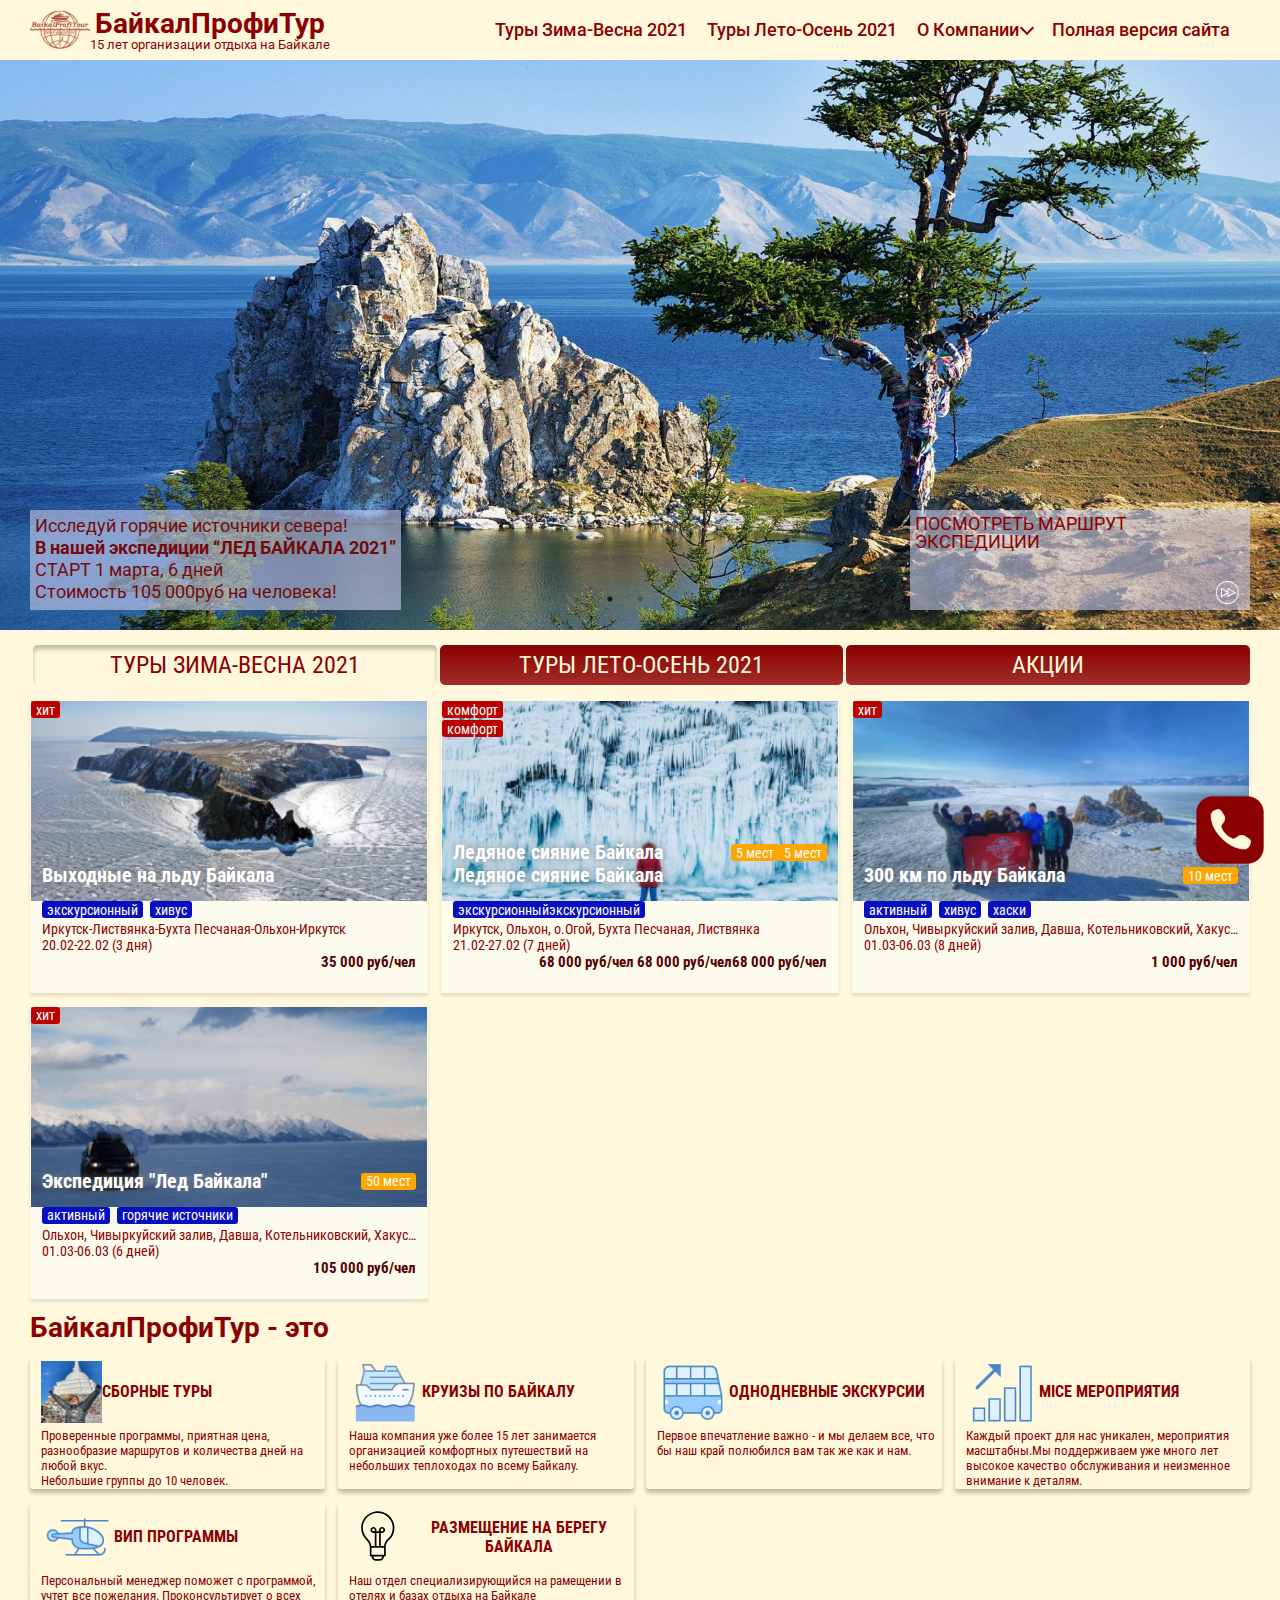
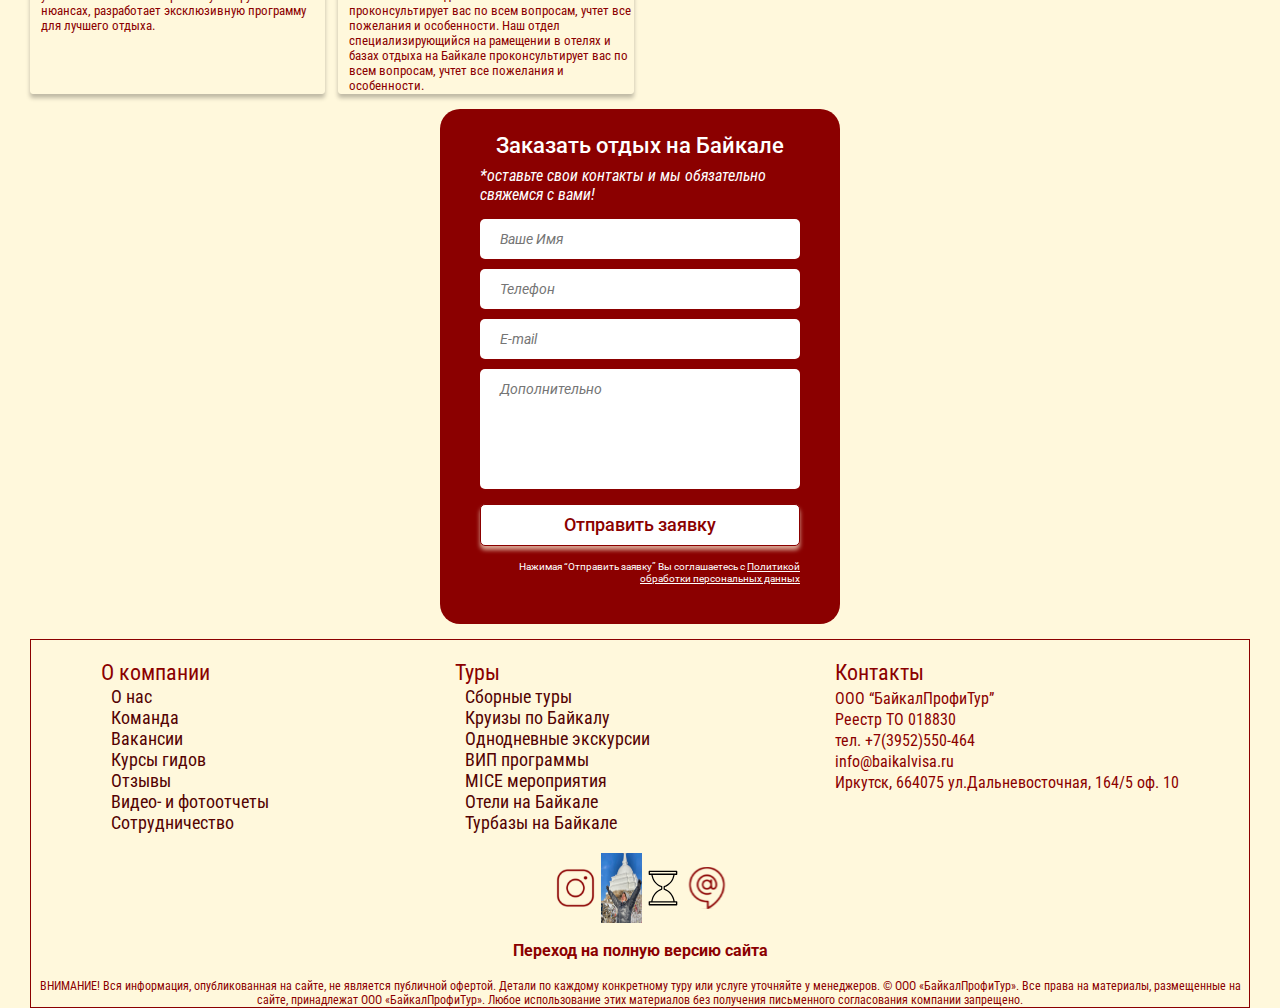
==== commit dc069191: "Add files via upload" ====
--- a/index.html
+++ b/index.html
@@ -114,12 +114,14 @@
                   Стоимость 105 000руб на человека!<br>
                   </p>
                </div>
+               <a href="">
                <div class="slide__column slide-more">
                   <div class="slide-more__text">
                      ПОСМОТРЕТЬ МАРШРУТ ЭКСПЕДИЦИИ
                   </div>
-                  <a href="#" class="slide-more__link"><img src="img/icon/slide_link-btn.svg" alt=""></a>
-               </div>
+                  <img class="slide-more__link" src="img/icon/slide_link-btn.svg" alt="">
+               </div>
+               </a>
                </div>
             </div>
          </div>
@@ -405,7 +407,7 @@
             
          <div class="features-item__block-title">
             <div class="features-item__img">
-               <img src="img/features1.png" alt="">
+               <img src="img/single-day.png" alt="">
             </div>
             <div class="features-item__title">
                <h3>
@@ -541,8 +543,8 @@
    <div class="form-inner">
    <h3>Заказать отдых на Байкале</h3>
    <p>*оставьте свои контакты и мы обязательно свяжемся с вами!</p>
-   <input type="text" placeholder="Ваше Имя">
-   <input type="tel" placeholder="Телефон">
+   <input type="text" placeholder="Ваше Имя" required>
+   <input type="tel" placeholder="Телефон" required>
    <input type="text" placeholder="E-mail">
    <textarea placeholder="Дополнительно" rows="3"></textarea>
    <input type="submit" value="Отправить заявку">
@@ -555,10 +557,11 @@
 
    <ul class="connection-menu__list hidden">
       <li><a href="https://www.instagram.com/baikal_profi_tour/?igshid=1kckysxaospuv" class="connection-menu__link"><img src="img/icon/connectionInsta.png" alt="Инстаграмм"></a></li>
+      <li><a href="#" class="connection-menu__link"><img src="img/icon/connectionWapp.png" alt="Телефон"></a></li>
       <li><a href="#" class="connection-menu__link"><img src="img/icon/connectionWapp.png" alt="WhatsApp"></a></li>
       <li><a href="#" class="connection-menu__link"><img src="img/icon/connectionMail.png" alt="Почта"></a></li>
    </ul>
-   <div class="connection-menu__dropdownbtn"><img src="img/icon/connectionBtn.png" alt="Связаться"></div>
+   <div class="connection-menu__dropdownbtn"><img src="img/icon/connectionBtn.png" class="toggle-btn" alt="Связаться"></div>
 </div>
    </main>
    </div>
@@ -597,15 +600,28 @@
          <ul class="footer-nav__contacts footer-nav__list">
             <li class="footer-nav__header"><h2 class="footer-nav__title">Контакты</h2><span class="footer-arrow__contacts arrow-up"></span></li>
          <div class="footer-contacts__wrapper footer-hidden">
-            <li class="footer-contacts__text footer-contacts__text_first"><strong>ООО “БайкалПрофиТур”</strong><br> Реестр ТО <strong>018830</strong> <br>тел. +7(3952)550-464 <br> info@baikalvisa.ru</li>
-            <li class="footer-contacts__text">Иркутск, 664075 ул.Дальневосточная, 164/5 оф. 10</li>
+            <li class="menu-footer__item-m"><a href="" class="menu-header__link_m menu-footer__link_m">
+               ООО “БайкалПрофиТур”</a>
+               </li>
+               <li class="menu-footer__item-m"><a href="" class="menu-header__link_m menu-footer__link_m">
+                  Реестр ТО 018830 </a>
+                  </li>
+                  <li class="menu-footer__item-m"><a href="" class="menu-header__link_m menu-footer__link_m">
+                     тел. +7(3952)550-464</a>
+                     </li>
+                     <li class="menu-footer__item-m"><a href="" class="menu-header__link_m menu-footer__link_m">
+                        info@baikalvisa.ru </a>
+                        </li>  
+                        <li class="menu-footer__item-m"><a href="" class="menu-header__link_m menu-footer__link_m">
+                           Иркутск, 664075 ул.Дальневосточная, 164/5 оф. 10</a>
+                           </li>
          </div>
          </ul>
       </div>
       <div class="footer-social">
          <ul class="footer-social__list">
             <li><a href="https://www.instagram.com/baikal_profi_tour/?igshid=1kckysxaospuv" class="footer-social__link"><img src="img/icon/insta.svg" alt="Insta"></a></li>
-            <li><a href="#" class="footer-social__link"><img src="" alt="Whatsapp"></a></li>
+            <li><a href="#" class="footer-social__link"><img src="img/single-day.png" alt="Whatsapp"></a></li>
             <li><a href="#" class="footer-social__link"><img src="img/test/Tilda_Icons_1ed_hourglass.svg" alt="Phone"></a></li>
             <li><a href="#" class="footer-social__link"><img src="img/icon/mail.svg" alt="Mail"></a></li>
          </ul>
--- a/css/style.css
+++ b/css/style.css
@@ -1 +1 @@
-@charset "UTF-8";@import url("https://fonts.googleapis.com/css2?family=Roboto+Condensed:ital,wght@0,400;0,700;1,400&family=Roboto:ital,wght@0,400;0,700;1,400&display=swap");*,:after,:before{box-sizing:border-box}blockquote,body,dd,dl,figure,h1,h2,h3,h4,p{margin:0}ol[role=list],ul[role=list]{list-style:none}html{scroll-behavior:smooth}body{min-height:100vh;text-rendering:optimizeSpeed;line-height:1.5}a:not([class]){-webkit-text-decoration-skip:ink;text-decoration-skip-ink:auto}img,picture{max-width:100%;display:block}button,input,select,textarea{font:inherit}@media (prefers-reduced-motion:reduce){*,:after,:before{animation-duration:0.01ms!important;animation-iteration-count:1!important;transition-duration:0.01ms!important;scroll-behavior:auto!important}}*{padding:0;margin:0;border:0}*,:after,:before{box-sizing:border-box}:active,:focus{outline:none}a:active,a:focus{outline:none}aside,footer,header,nav{display:block}body,html{height:100%;width:100%;font-size:100%;line-height:1;font-size:14px;-ms-text-size-adjust:100%;-moz-text-size-adjust:100%;-webkit-text-size-adjust:100%}button,input,textarea{font-family:inherit}input::-ms-clear{display:none}button{cursor:pointer}button::-moz-focus-inner{padding:0;border:0}a,a:visited{text-decoration:none}a:hover{text-decoration:none}ul li{list-style:none}img{vertical-align:top}h1,h2,h3,h4,h5,h6{font-size:inherit;font-weight:400}.wrapper{width:100%;overflow:hidden}.header{background-color:#FFF8DC;box-sizing:border-box}.container{max-width:1240px;padding:0px 10px;margin:0 auto}.header__body{height:60px;display:flex;font-size:0px;justify-content:space-between;align-items:center}.header__logo{display:flex;justify-content:center}.header__logo img{height:60px}.menu-logo{display:flex;justify-content:center}.header__text{display:flex;flex-flow:column;justify-content:center}.header__title{font-family:Roboto;font-size:28px;font-weight:700;text-align:center}.header__title a{color:#8B0000}.header__subtitle{font-family:Roboto;font-size:13px;font-weight:400;text-align:center}.menu-header{display:flex;align-items:center}.menu-header__icon{display:none}.menu-header__list{display:flex}.menu-header__list li{margin-left:20px}.social-menu-header__list{display:flex}.social-menu-header__list li{max-height:60px;margin-left:11px}.social-menu-header__list img{max-width:100%}.menu-header__link{font-family:Roboto;font-style:normal;font-weight:500;font-size:18px;text-align:center;color:#8B0000}.menu-header__link:hover{opacity:0.4}.social-menu-header__link img{height:35px;max-width:100%}.social-menu-header__link img:hover{opacity:0.4}.social-menu__dropdownbtn{display:none}.social-menu__dropdownbtn img{max-width:100%;height:50px}.menu-header__list_text{text-align:left;display:none}.menu-header__list_text li{margin:0}.link-down span i{margin-bottom:3px;margin-left:3px;width:10px;height:10px;border:solid #8B0000;border-width:0px 2px 2px 0px;display:inline-block;transform:rotate(45deg)}.submenu{display:none;position:absolute;z-index:5;background-color:#FFF8DC}.submenu-link{margin-top:10px}.submenu-link a{font-family:Roboto Condensed;font-style:normal;font-weight:normal;font-size:18px;line-height:21px;color:#530202}.link-down:hover .submenu{display:block}.menu-header__link_m{font-family:Roboto Condensed;font-style:normal;font-weight:normal;font-size:16px;color:#8B0000}@media (max-width:890px){.header{position:fixed;width:100%;top:0;left:0;z-index:50;background-color:#FFF8DC}.header:before{content:"";position:absolute;top:0;left:0;width:100%;height:100%;background-color:#FFF8DC;z-index:3;filter:drop-shadow(0px 4px 4px rgba(139,0,0,0.25))}.header__body{position:relative;display:flex;font-size:0px;justify-content:start}.menu-header__icon{z-index:4;display:block;position:relative;width:40px;max-height:20px}.menu-header__icon span{position:absolute;background:#FFF8DC;border:1px solid #8B0000;width:40px;height:4px;top:50%}.menu-header__icon span:before{content:"";position:absolute;background:#FFF8DC;border:1px solid #8B0000;width:40px;height:4px;transform:translateY(-10px);left:-2%}.menu-header__icon span:after{content:"";position:absolute;background:#FFF8DC;border:1px solid #8B0000;width:40px;height:4px;transform:translateY(9px);left:-2%}.menu-header__icon_active span{background-color:transparent;border:none}.menu-header__icon_active span:before{transform:rotate(45deg);transition:all 0.5s ease 0s}.menu-header__icon_active span:after{transform:rotate(-45deg);transition:all 0.5s ease 0s}.menu-header__list{flex-flow:column;overflow:auto;margin-top:30px;position:fixed;top:-100%;left:0;width:83%;height:100%;padding-top:60px;background-color:#FFF8DC;box-shadow:inset 0px 4px 4px rgba(139,0,0,0.35)}.menu-header__list li{margin-bottom:30px}.menu-header__list_active{top:0;transition:all 0.7s ease 0s}.menu-header{order:0;display:flex;flex-flow:column}.menu-logo{margin:0 auto;z-index:4;order:1}.social-menu-header{display:none;order:2;z-index:4}.social-menu__dropdownbtn{display:block}.dropdown{position:relative}.social-menu-header__list{background:#FFF8DC;display:none;position:absolute;top:100%;left:0;padding-bottom:10px;width:100%;z-index:10;transition:all 0.7s ease 0s;box-shadow:0px 4px 4px rgba(0,0,0,0.5);border-radius:10px}.social-menu-header__list li{display:flex;justify-content:center;padding-top:10px}.social-menu-header__list img{height:44px;max-width:100%;filter:drop-shadow(0px 4px 4px rgba(0,0,0,0.25))}.header-hidden{display:block}.menu-header__list_text{text-align:left;display:block}.menu-header__list_text li{margin-bottom:5px}.submenu{display:block;position:relative}.submenu li{margin-bottom:0}.link-down span i{display:none}}@media (max-width:521px){.header__text{display:flex;flex-flow:column;align-items:center;justify-content:center}.header__title{font-family:Roboto;font-size:18px;font-weight:700;text-align:center;color:#8B0000}.header__subtitle{font-family:Roboto;font-size:7px;font-weight:400;text-align:center;color:#8B0000}}.menu-header__icon{width:35px;height:35px}.menu-header__icon span{width:35px;height:4px}.menu-header__icon span:before{width:35px}.menu-header__icon span:after{width:35px}.social-menu-header__list li{margin-left:0px}.social-menu-header__list img{max-width:100%}@media (max-width:350px){.menu-header__icon{height:35px}.container{padding:0px 3px}.menu-logo a img{max-width:100%}.header__title{font-family:Roboto;font-size:17px;font-weight:700;text-align:center;color:#8B0000}.header__text{margin:0 auto;text-align:center}}.main__slider{position:relative;margin:0 auto}.slider{font-family:Roboto;font-style:normal;font-weight:normal;font-size:18px;color:#720B0B}.slide{max-width:100%;height:570px;background-position:center;background-repeat:no-repeat;background-size:cover}.slide__information{display:flex;justify-content:space-between;height:570px;align-items:flex-end;padding-bottom:20px}.slide__column{min-height:100px}.slide-description{background:rgba(201,205,238,0.6);text-align:left;max-width:563px}.slide-description__text{line-height:22px;padding:5px}.slide-more{display:flex;background:rgba(201,205,238,0.6);max-width:340px;padding:5px}.slide-more__link{display:block;align-items:flex-end;align-self:flex-end}.slide-more__link img{max-width:100%;width:70px}.slider .slick-dots{margin:0 auto;position:absolute;top:92%}@media (max-width:890px){.main{padding-top:60px}.slide{height:240px}.slider{font-family:Roboto;font-style:normal;font-weight:normal;font-size:12px;color:#720B0B}.slide__information{display:flex;justify-content:space-between;height:240px;align-items:flex-end;padding-bottom:20px}.slide__column{min-height:65px}.slide-description{background:rgba(201,205,238,0.6);text-align:left;max-width:360px}.slide-description__text{line-height:14px;padding:5px}.slide-more{display:flex;background:rgba(201,205,238,0.6);max-width:200px;padding:5px}.slide-more__text{height:auto}.slide-more__link{display:block;align-items:flex-end;align-self:flex-end}.slide-more__link img{max-width:100%;width:50px}}@media (max-width:520px){.slider{font-size:10px}.slide__information{display:flex;justify-content:space-between;min-height:240px;align-items:flex-end;padding-bottom:20px}.slide__column{min-height:70px}.slide-description{background:rgba(201,205,238,0.6);text-align:left;max-width:360px;height:auto;margin-right:10px}.slide-description__text{line-height:14px;padding:3px}.slide-more{font-size:11px;display:flex;background:rgba(201,205,238,0.6);max-width:120px;padding:3px}.slide-more__text{width:100%}.slide-more__link{display:block;align-items:flex-end;align-self:flex-end}.slide-more__link img{max-width:100%}}@media (max-width:365px){.slide__column{min-height:75px}.slide-more{max-width:105px;padding:3px}.slide-more__link{min-width:32px}.slide-more__link img{max-width:100%}}.category{margin-top:-15px}.category-title{display:flex;justify-content:space-between;align-items:center;font-size:24px;text-align:center;margin:0 auto}.category-title li{display:flex;justify-content:center;align-items:center;width:100%;height:40px;background:linear-gradient(180deg,#8B0000 0%,rgba(139,0,0,0.81) 100%);border-radius:5px;margin-left:3px}.category-title .category-title-item_active{background:linear-gradient(180deg,#FFF8DC 0%,rgba(255,248,220,0.81) 100%);box-shadow:inset 0px 4px 4px rgba(0,0,0,0.25);border-radius:5px}.category-title__link{display:inline-block;color:#FFF8DC}.category-title__link_active{color:#8B0000}.category-results{display:grid;grid-template-columns:repeat(auto-fill,minmax(340px,1fr));grid-gap:1vw}.category-item{margin-top:15px;height:100%;background:#FDFAEE;border:0.5px solid #FFF8DC;box-shadow:0px 3px 3px rgba(152,152,152,0.25);position:relative;z-index:0}.category-item__prev{display:flex;align-items:flex-end;position:relative;min-height:200px;background-position:center;background-repeat:no-repeat;background-size:cover}.prev-wrapper{display:flex;width:100%;justify-content:space-between;margin-bottom:14px;margin-right:11px;margin-left:11px}.category-item__ghostLink{position:absolute;display:block;top:0;left:0;width:100%;height:100%;z-index:1}.category-item__title{text-shadow:#868686 0 0 10px;font-weight:bold;font-size:20px;line-height:23px;color:#FFFFFF}.category-item__flag{white-space:nowrap;display:flex;align-items:center;font-style:normal;font-weight:normal;font-size:14px;line-height:16px;text-align:center;color:#FFFFFF;border-radius:3px;height:17px;padding:5px}.flag__intitle{background-color:orange;margin-top:3px}.descr-wrapper{max-width:100%;padding:0 11px 6px 11px}.category-item__descr{max-height:160px;max-width:100%}.flag-list{display:flex;width:100%;justify-content:space-between;margin-bottom:3px}.flag-list_nowrap{display:flex;flex-wrap:nowrap;justify-content:flex-start}.flag-list__left{display:flex}.flag-list__left_nowrap{display:flex;flex-wrap:nowrap;justify-content:flex-start}.category-flag__item_right{text-align:left;background:#BC0000}.flag-list__intitle{position:absolute;top:0}.flag__intitle_top{margin-bottom:2px;background:#BC0000;width:100%}.category-flag__item_left{background:#070FC1;margin-right:7px}.category-item__information{display:flex;flex-flow:column;justify-content:space-between;height:100%}.category-item__text{font-size:14px;line-height:16px;width:100%;white-space:nowrap;overflow:hidden;text-overflow:ellipsis}.nowrap{white-space:nowrap;overflow:hidden;text-overflow:ellipsis}.category-item__flag_nowrap{white-space:nowrap;overflow:hidden;text-overflow:ellipsis}.category-item__rout{margin-bottom:3px;min-width:360px;display:inline}.category-item__data{font-size:14px;line-height:16px}.category-item__price{display:flex;height:100%;width:100%;justify-content:flex-end;font-weight:bold;font-size:15px;line-height:18px;color:#530202}@media (max-width:890px){.category-title{font-size:20px}}@media (max-width:707px){.category-title{font-size:18px}.category-results{grid-template-columns:repeat(auto-fill,minmax(290px,1fr))}}@media (max-width:607px){.category-title{font-size:16px}.category-results{grid-template-columns:repeat(auto-fill,minmax(250px,1fr))}}@media (max-width:524px){.category-item__prev{min-height:150px}.category-item__title{font-size:18px}.prev-wrapper{flex-wrap:wrap}.category-flag{flex-wrap:wrap}.flag-list_nowrap{flex-wrap:nowrap;width:100%}.flag-list__left{flex-wrap:wrap}.flag-list__left_nowrap{flex-wrap:nowrap;width:100%}.category-title{font-size:14px}.category-results{grid-template-columns:repeat(auto-fill,minmax(150px,1fr))}.category-item__descr{height:100%}}.features-wrapper{padding-top:30px}.features-title h2{font-family:Roboto;font-style:normal;font-weight:bold;font-size:28px}.features{padding-top:15px;display:grid;grid-template-columns:repeat(auto-fill,minmax(243px,1fr));grid-gap:1vw}.features-item{position:relative;background:#FFF8DC;border:1px solid #FFF8DC;box-shadow:0px 4px 4px rgba(0,0,0,0.25);border-radius:3px}.features-item a{position:absolute;display:block;top:0;left:0;width:100%;height:100%;z-index:1}.features-item__wrapper{padding-left:10px;padding-top:3px}.features-item__block-title{display:flex;text-align:center;align-items:center;justify-content:flex-start;max-width:100%;height:62px}.features-item__img img{max-width:100%;height:62px}.features-item__title{align-self:center;align-items:center;display:flex;justify-content:center}.features-item__title h3{font-style:normal;font-weight:bold;font-size:16px;line-height:19px}.features-item__text{margin-top:5px;font-family:Roboto Condensed;font-style:normal;font-weight:normal;font-size:13px;line-height:15px}@media (max-width:508px){.features{padding-top:15px;display:grid;grid-template-columns:repeat(auto-fill,minmax(150px,1fr));grid-gap:1vw}.features-item{height:100%;min-height:150px;background:#FFF8DC;border:1px solid #FFF8DC;box-shadow:0px 4px 4px rgba(0,0,0,0.25);border-radius:3px}.features-item img{height:50px;max-width:100%}.features-title h2{font-family:Roboto;font-style:normal;font-weight:bold;font-size:20px;line-height:22px}.features-item__title h3{font-style:normal;font-weight:bold;font-size:11px}}.decor{position:relative;max-width:400px;margin:15px auto 0;background:#8B0000;border-radius:20px}.decor a{text-decoration:underline}.form-inner{padding:24px 40px 24px 40px}.form-inner input,.form-inner textarea{display:block;width:100%;padding:0 20px;margin-bottom:10px;background:#FFFFFF;line-height:40px;border-width:0;border-radius:5px;font-family:"Roboto",sans-serif;font-style:italic}.form-inner input:hover{box-shadow:0px 4px 4px rgba(255,248,220,0.66)}.form-inner textarea:hover{box-shadow:0px 4px 4px rgba(255,248,220,0.66)}.form-inner input[type=submit]{margin-top:15px;background:#FFFFFF;border:1px solid #8B0000;box-shadow:0px 4px 4px rgba(255,248,220,0.66);border-radius:5px;color:#8B0000;font-style:normal;font-weight:500;font-size:18px}.form-inner input[type=submit]:hover{opacity:0.5}.form-inner textarea{resize:none}.form-inner h3{margin-top:0;font-family:"Roboto";font-weight:500;font-size:22px;line-height:26px;text-align:center;color:#FFFFFF;margin-bottom:7px}.form-inner p{margin-top:0;font-family:Roboto Condensed;font-style:italic;font-weight:normal;font-size:16px;line-height:19px;color:#FFFFFF;margin-bottom:15px}p.politics a{font-family:Roboto;font-style:normal;font-weight:normal;font-size:10px;line-height:12px;text-align:right;color:#FFFFFF;margin-top:15px}.footer{margin-top:15px}.footer-hidden{display:block}.footer-wrapper{border:1px solid #8B0000;box-sizing:border-box}.footer-nav{display:flex;justify-content:space-between;margin-top:20px;margin-left:70px;margin-right:70px}.footer-nav__title{font-family:Roboto Condensed;font-style:normal;font-weight:normal;font-size:22px;line-height:26px}.footer-contacts__text,.footer-nav__link{font-family:Roboto Condensed;font-style:normal;font-weight:normal;font-size:18px;line-height:21px;color:#530202;margin-left:10px}.footer-contacts__text:hover,.footer-nav__link:hover{opacity:0.4}.footer-social{margin:20px auto;max-width:180px}.footer-social__list{display:flex;justify-content:space-between}.footer-social__list li img{display:inline-block;height:70px;max-width:100%}.footer-social__list li img:hover{opacity:0.4}.footer-site-link{text-align:center}.site-link__link{text-align:center;font-family:Roboto;font-style:normal;font-weight:bold;font-size:16px;color:#8B0000}.footer-contacts__text{max-width:328px}.footer-contacts__text_first{margin-bottom:10px}.footer-offerta{font-family:Roboto Condensed;font-style:normal;font-weight:normal;font-size:12px;line-height:14px;text-align:center;color:#8B0000;margin-top:20px;margin-left:5px;margin-right:5px}@media (max-width:890px){.footer-nav{display:flex;flex-flow:column;margin-top:20px;margin-left:10px;margin-right:10px}.footer-hidden{display:none}.footer-nav__list{margin-bottom:10px}.footer-nav__header{display:flex;justify-content:space-between;border-bottom:1px solid #8B0000}.footer-nav__header span{width:20px;height:20px;border:solid #8B0000;border-width:0px 2px 2px 0px;display:inline-block;transform:rotate(225deg)}.footer-nav__header span.arrow-up{transform:rotate(45deg)}.footer-social{margin:0 auto;margin-bottom:10px;max-width:180px}.footer-offerta{font-size:10px;text-align:center;color:#8B0000;margin-top:10px}.footer-social__list li img{height:44px;max-width:100%}}.single-main h3{font-family:Roboto;font-weight:600;font-size:24px;line-height:28px;color:#530202;padding:3px}.single-main p{font-family:Roboto Condensed;font-style:normal;font-weight:500;font-size:20px;line-height:23px;padding:3px;color:#530202}.form-inner h3{margin-top:0;font-family:"Roboto";font-weight:500;font-size:22px;line-height:26px;text-align:center;color:#FFFFFF;margin-bottom:7px}.form-inner p{margin-top:0;font-family:Roboto Condensed;font-style:italic;font-weight:normal;font-size:16px;line-height:19px;color:#FFFFFF;margin-bottom:15px}p.politics{font-family:Roboto;font-style:normal;font-weight:normal;font-size:10px;line-height:12px;text-align:right;color:#FFFFFF;margin-top:15px}@media (max-width:616px){.single-main h3{font-size:16px;line-height:17px}.single-main p{font-size:12px;line-height:13px}.single-main h4{font-size:14px;line-height:15px}.form-inner h3{margin-top:0;font-family:"Roboto";font-weight:500;font-size:22px;line-height:26px;text-align:center;color:#FFFFFF;margin-bottom:7px}.form-inner p{margin-top:0;font-family:Roboto Condensed;font-style:italic;font-weight:normal;font-size:16px;line-height:19px;color:#FFFFFF;margin-bottom:15px}p.politics{font-family:Roboto;font-style:normal;font-weight:normal;font-size:10px;line-height:12px;text-align:right;color:#FFFFFF;margin-top:15px}}@media (max-width:420px){.single-main h3{font-size:15px;line-height:15px}.single-main p{font-size:12px;line-height:13px}.single-main h4{font-size:14px;line-height:14px}.form-inner h3{margin-top:0;font-family:"Roboto";font-weight:500;font-size:22px;line-height:26px;text-align:center;color:#FFFFFF;margin-bottom:7px}.form-inner p{margin-top:0;font-family:Roboto Condensed;font-style:italic;font-weight:normal;font-size:16px;line-height:19px;color:#FFFFFF;margin-bottom:15px}p.politics{font-family:Roboto;font-style:normal;font-weight:normal;font-size:10px;line-height:12px;text-align:right;color:#FFFFFF;margin-top:15px}}.single-header__title{max-width:100%;height:470px;background-position:center;background-repeat:no-repeat;background-size:cover}.single-header__container{height:100%}.single-title{height:100%;display:flex;flex-flow:column;justify-content:flex-end;font-family:Roboto;font-style:normal;padding-bottom:30px}.single-title__title{font-weight:500;font-size:30px;line-height:32px;color:#FFFFFF;text-shadow:#868686 0 0 10px}.single-title__subtitle{font-family:Roboto Condensed;font-weight:400;font-size:25px;line-height:27px;text-shadow:#868686 0 0 10px;color:#FFFFFF}.single-descr{margin-top:10px;width:100%;display:grid;grid-template-columns:1fr 1fr;font-style:normal}.single-descr__ontours{height:100%;display:flex;flex-flow:column}.ontours-tours__text{height:100%}.single-descr__text{margin-bottom:3px;background:#FDFAEE;border:0.5px solid #FFF8DC;box-shadow:0px 3px 3px rgba(152,152,152,0.25)}.tours-title__block{margin-bottom:3px;background:#FDFAEE;border:0.5px solid #FFF8DC;box-shadow:0px 3px 3px rgba(152,152,152,0.25)}.date-tours__text{min-height:132px}.price-tours__link{display:block;font-family:Roboto Condensed;font-style:normal;font-weight:bold;font-size:14px;line-height:16px;font-size:20px;line-height:23px;padding:3px;color:#530202;text-decoration:underline;font-style:italic}.price-tours__link:hover{opacity:0.3}.single-descr__right{margin-left:3px}.single-map__map{max-width:100%;height:400px;background-position:center;background-repeat:no-repeat;background-size:cover}.single-map__title{display:block}@media (max-width:890px){.single-header{padding-top:60px}.single-header__title{max-width:100%;height:241px}.single-title{padding-bottom:30px}.single-title__title{font-weight:500;font-size:26px;line-height:30px;color:#FFFFFF;text-shadow:#868686 0 0 10px}.single-title__subtitle{font-weight:400;font-size:22px;line-height:25px;text-shadow:#868686 0 0 10px;color:#FFFFFF}.single-map__map{max-width:100%;height:340px;background-position:center;background-repeat:no-repeat;background-size:cover}.price-tours__link{margin-top:20px}}@media (max-width:616px){.price-tours__link{font-size:12px;line-height:13px}.single-map__map{max-width:100%;height:194px;background-position:center;background-repeat:no-repeat;background-size:cover}}.tours-program{margin-top:15px}.tours-day{margin-bottom:10px}.tours-day__title{font-family:Roboto Condensed;font-style:normal;font-weight:normal;font-size:20px;line-height:23px;color:#530202}.tours-day__block-title{display:flex;justify-content:space-between;width:100%;background:#FDFAEE;border:0.5px solid #FFF8DC;box-shadow:0px 3px 3px rgba(152,152,152,0.25);padding:5px;margin-bottom:5px}.tours-day__arrow{margin-right:5px;display:block;width:20px;height:20px;border:solid #8B0000;border-width:0px 2px 2px 0px;display:inline-block;transform:rotate(225deg)}.tours-day__img{max-width:100%;background-position:center;background-repeat:no-repeat;background-size:cover}.tours-day__description{display:grid;grid-template-columns:1fr 1fr}.tours-day__wrapper{background:#FDFAEE;box-shadow:0px 3px 3px rgba(152,152,152,0.25);padding-left:7px;padding-bottom:10px;margin-left:10px}.single-film{max-width:800px;height:400px;margin:0 auto;margin-top:20px}iframe{width:100%;height:100%}.single-film__more{margin-top:10px}.single-film__more a{font-family:Roboto Condensed;font-style:italic;font-weight:500;font-size:18px;-webkit-text-decoration-line:underline;text-decoration-line:underline;color:#530202}@media (max-width:855px){.single-film__more a{font-size:16px}.tours-day .tours-day__text{font-size:16px;line-height:18px}.tours-day__wrapper{margin-left:0px}}@media (max-width:741px){.tours-day .tours-day__text{font-size:16px;line-height:18px}.tours-day__description{display:flex;flex-flow:column}.tours-day__img{width:360px;height:360px;margin:0 auto}.single-film{max-width:600px;height:300px;margin:0 auto;margin-top:20px}}@media (max-width:420px){.tours-day .tours-day__text{font-size:11px;line-height:12px}.tours-day__img{width:250px;height:250px;margin:0 auto}.tours-day__arrow{width:15px;height:15px}.single-film{max-width:350px;height:200px;margin:0 auto;margin-top:20px}}@media (max-width:350px){.tours-day .tours-day__text{font-size:10px;line-height:11px}.tours-day__img{width:200px;height:200px;margin:0 auto}}.single-hidden{display:none}.arrow-up{transform:rotate(45deg)}.connection-menu{position:fixed;bottom:20px;right:10px;z-index:50;display:flex;flex-flow:column;justify-content:right}.connection-menu__list{display:flex;flex-flow:column;margin:0 auto}.connection-menu__link img{max-width:65px}.connection-menu__dropdownbtn{animation:pulse 2s infinite}.connection-menu__dropdownbtn img{max-width:80px}.connection-menu__dropdownbtn:hover{animation:paused;animation-iteration-count:paused}.connection-menu__dropdownbtn:active{animation:paused;animation-iteration-count:paused}@keyframes pulse{0%{transform:scale(0.95);box-shadow:0 0 0 0 rgba(0,0,0,0.7)}70%{transform:scale(1);box-shadow:0 0 0 10px rgba(0,0,0,0)}to{transform:scale(0.95);box-shadow:0 0 0 0 rgba(0,0,0,0)}}.about-body__header{margin-bottom:10px}.about-body__title{margin-top:20px;font-family:Roboto;font-style:normal;font-weight:bold;font-size:28px}.about-body__text-title{margin-top:10px;margin-bottom:10px;font-family:Roboto Condensed;font-style:normal;font-weight:normal;font-size:16px}.about-features{display:flex;justify-content:space-around;flex-wrap:wrap}.about-card{display:flex;max-width:369px;margin-right:3px;margin-top:3px}.about-card__img{display:flex;flex-flow:column;justify-content:center;max-width:120px;margin-right:9px}.about-card__description h3{font-family:Roboto;font-style:normal;font-weight:bold;font-size:16px;line-height:19px}.description__text-wrapper{font-family:Roboto Condensed;max-width:241px;min-height:97px;background:#FDFAEE}@media (max-width:508px){.about-body__title{font-size:20px;line-height:22px}}.our-team__title{margin-top:20px;font-family:Roboto;font-style:normal;font-weight:bold;font-size:28px}.our-team__text{margin-top:10px;font-family:Roboto Condensed}.our-team__top-img{max-width:480px;margin:0 auto;margin-top:10px}.our-team__top-img img{max-width:100%;display:block}.our-team__description{text-align:center}.our-team__card-description{font-family:Roboto Condensed;font-size:12px;text-align:left}.our-team__card{margin-top:3px;min-width:150px}.our-team__bottom{margin-top:15px;display:flex;justify-content:space-around;flex-wrap:wrap}.our-team__card-img{max-width:113px;margin:0 auto}.our-team__card-img img{max-width:100%}@media (max-width:508px){.our-team__title{font-size:20px;line-height:22px}}.about-address{display:grid;grid-template-columns:1fr 1fr}.about-address__map{margin-top:50px}.about-address__map img{max-width:100%;margin:0 auto}.about-address__title{margin-bottom:10px}.about-services{margin-top:10px;display:flex;justify-content:space-around;flex-wrap:wrap}.about-services__card{margin-top:5px;max-width:200px;max-height:200px;position:relative;text-align:center}.about-services__card img{max-width:100%}.centered{font-family:Roboto;font-style:normal;font-weight:300;font-size:18px;line-height:21px;color:#8B0000;position:absolute;top:50%;left:50%;transform:translate(-50%,-50%)}@media (max-width:890px){.about-address__description p{font-size:14px;line-height:14px}}@media (max-width:607px){.about-address__description p{font-size:14px;line-height:14px}.about-address{display:block}.about-address__map{margin-top:10px}.about-services__card{max-width:155px;max-height:155px}}.order-sale{display:flex;justify-content:space-around;flex-wrap:wrap}.order-sale p{font-family:Roboto Condensed;font-style:normal;font-weight:normal;font-size:16px;line-height:19px;text-align:center;color:#8B0000;max-width:160px}.order-howto__wrapper{margin:0 auto;max-width:900px;margin-top:10px;display:flex;justify-content:space-around;flex-wrap:wrap}.order-howto__wrapper p{max-width:170px;font-family:Roboto;font-style:normal;font-weight:500;font-size:20px;line-height:23px;color:#8B0000}.order-howto__img{max-width:56px}.order-howto__img img{max-width:100%}.order-howto__card{display:flex;justify-content:center}@media (max-width:607px){.order-howto__wrapper{margin-top:10px;display:flex;justify-content:space-around;flex-wrap:wrap}.order-howto__wrapper p{max-width:100px;font-family:Roboto;font-style:normal;font-weight:500;font-size:14px;line-height:15px;color:#8B0000}}body,html{font-family:Roboto Condensed;color:#8B0000}body{min-width:320px;background-color:#FFF8DC;position:relative}.hidden{display:none}+@charset "UTF-8";@import url("https://fonts.googleapis.com/css2?family=Roboto+Condensed:ital,wght@0,400;0,700;1,400&family=Roboto:ital,wght@0,400;0,700;1,400&display=swap");*,:after,:before{box-sizing:border-box}blockquote,body,dd,dl,figure,h1,h2,h3,h4,p{margin:0}ol[role=list],ul[role=list]{list-style:none}html{scroll-behavior:smooth}body{min-height:100vh;text-rendering:optimizeSpeed;line-height:1.5}a:not([class]){-webkit-text-decoration-skip:ink;text-decoration-skip-ink:auto}img,picture{max-width:100%;display:block}button,input,select,textarea{font:inherit}@media (prefers-reduced-motion:reduce){*,:after,:before{animation-duration:0.01ms!important;animation-iteration-count:1!important;transition-duration:0.01ms!important;scroll-behavior:auto!important}}*{padding:0;margin:0;border:0}*,:after,:before{box-sizing:border-box}:active,:focus{outline:none}a:active,a:focus{outline:none}aside,footer,header,nav{display:block}body,html{height:100%;width:100%;font-size:100%;line-height:1;font-size:14px;-ms-text-size-adjust:100%;-moz-text-size-adjust:100%;-webkit-text-size-adjust:100%}button,input,textarea{font-family:inherit}input::-ms-clear{display:none}button{cursor:pointer}button::-moz-focus-inner{padding:0;border:0}a,a:visited{text-decoration:none}a:hover{text-decoration:none}ul li{list-style:none}img{vertical-align:top}h1,h2,h3,h4,h5,h6{font-size:inherit;font-weight:400}.wrapper{width:100%;overflow:hidden}.header{background-color:#FFF8DC;box-sizing:border-box}.container{max-width:1240px;padding:0px 10px;margin:0 auto}.header__body{height:60px;display:flex;font-size:0px;justify-content:space-between;align-items:center}.header__logo{display:flex;justify-content:center}.header__logo img{height:60px}.menu-logo{display:flex;justify-content:center}.header__text{display:flex;flex-flow:column;justify-content:center}.header__title{font-family:Roboto;font-size:28px;font-weight:700;text-align:center}.header__title a{color:#8B0000}.header__subtitle{font-family:Roboto;font-size:13px;font-weight:400;text-align:center}.menu-header{display:flex;align-items:center}.menu-header__icon{display:none}.menu-header__list{display:flex}.menu-header__list li{margin-left:20px}.social-menu-header__list{display:flex}.social-menu-header__list li{max-height:60px;margin-left:11px}.social-menu-header__list img{max-width:100%}.menu-header__link{font-family:Roboto;font-style:normal;font-weight:500;font-size:18px;text-align:center;color:#8B0000}.menu-header__link:hover{opacity:0.4}.social-menu-header__link img{height:35px;max-width:100%}.social-menu-header__link img:hover{opacity:0.4}.social-menu__dropdownbtn{display:none}.social-menu__dropdownbtn img{max-width:100%;height:50px}.menu-header__list_text{text-align:left;display:none}.menu-header__list_text li{margin:0}.link-down span i{margin-bottom:3px;margin-left:3px;width:10px;height:10px;border:solid #8B0000;border-width:0px 2px 2px 0px;display:inline-block;transform:rotate(45deg)}.submenu{display:none;position:absolute;z-index:5;background-color:#FFF8DC}.submenu-link{margin-top:10px}.submenu-link a{font-family:Roboto Condensed;font-style:normal;font-weight:normal;font-size:18px;line-height:21px;color:#530202}.link-down:hover .submenu{display:block}.menu-header__link_m{font-family:Roboto Condensed;font-style:normal;font-weight:normal;font-size:16px;color:#8B0000}.menu-footer__item-m{margin-top:5px}@media (max-width:890px){.header{position:fixed;width:100%;top:0;left:0;z-index:50;background-color:#FFF8DC}.header:before{content:"";position:absolute;top:0;left:0;width:100%;height:100%;background-color:#FFF8DC;z-index:3;filter:drop-shadow(0px 4px 4px rgba(139,0,0,0.25))}.header__body{position:relative;display:flex;font-size:0px;justify-content:start}.menu-header__icon{z-index:4;display:block;position:relative;width:40px;max-height:20px}.menu-header__icon span{position:absolute;background:#FFF8DC;border:1px solid #8B0000;width:40px;height:4px;top:50%}.menu-header__icon span:before{content:"";position:absolute;background:#FFF8DC;border:1px solid #8B0000;width:40px;height:4px;transform:translateY(-10px);left:-2%}.menu-header__icon span:after{content:"";position:absolute;background:#FFF8DC;border:1px solid #8B0000;width:40px;height:4px;transform:translateY(9px);left:-2%}.menu-header__icon_active span{background-color:transparent;border:none}.menu-header__icon_active span:before{transform:rotate(45deg);transition:all 0.5s ease 0s}.menu-header__icon_active span:after{transform:rotate(-45deg);transition:all 0.5s ease 0s}.menu-header__list{flex-flow:column;overflow:auto;margin-top:30px;position:fixed;top:-100%;left:0;width:83%;height:100%;padding-top:60px;background-color:#FFF8DC;box-shadow:inset 0px 4px 4px rgba(139,0,0,0.35)}.menu-header__list li{margin-bottom:30px}.menu-header__list_active{top:0;transition:all 0.7s ease 0s}.menu-header{order:0;display:flex;flex-flow:column}.menu-logo{margin:0 auto;z-index:4;order:1}.social-menu-header{display:none;order:2;z-index:4}.social-menu__dropdownbtn{display:block}.dropdown{position:relative}.social-menu-header__list{background:#FFF8DC;display:none;position:absolute;top:100%;left:0;padding-bottom:10px;width:100%;z-index:10;transition:all 0.7s ease 0s;box-shadow:0px 4px 4px rgba(0,0,0,0.5);border-radius:10px}.social-menu-header__list li{display:flex;justify-content:center;padding-top:10px}.social-menu-header__list img{height:44px;max-width:100%;filter:drop-shadow(0px 4px 4px rgba(0,0,0,0.25))}.header-hidden{display:block}.menu-header__list_text{text-align:left;display:block}.menu-header__list_text li{margin-bottom:5px}.submenu{display:block;position:relative}.submenu li{margin-bottom:0}.link-down span i{display:none}}@media (max-width:521px){.header__text{display:flex;flex-flow:column;align-items:center;justify-content:center}.header__title{font-family:Roboto;font-size:18px;font-weight:700;text-align:center;color:#8B0000}.header__subtitle{font-family:Roboto;font-size:7px;font-weight:400;text-align:center;color:#8B0000}}.menu-header__icon{width:35px;height:35px}.menu-header__icon span{width:35px;height:4px}.menu-header__icon span:before{width:35px}.menu-header__icon span:after{width:35px}.social-menu-header__list li{margin-left:0px}.social-menu-header__list img{max-width:100%}@media (max-width:350px){.menu-header__icon{height:35px}.container{padding:0px 3px}.menu-logo a img{max-width:100%}.header__title{font-family:Roboto;font-size:17px;font-weight:700;text-align:center;color:#8B0000}.header__text{margin:0 auto;text-align:center}}.main__slider{position:relative;margin:0 auto}.slider{font-family:Roboto;font-style:normal;font-weight:normal;font-size:18px;color:#720B0B}.slide{max-width:100%;height:570px;background-position:center;background-repeat:no-repeat;background-size:cover}.slide__information{display:flex;justify-content:space-between;height:570px;align-items:flex-end;padding-bottom:20px}.slide__column{min-height:100px}.slide-description{background:rgba(201,205,238,0.6);text-align:left;max-width:563px}.slide-description__text{line-height:22px;padding:5px}.slide-more{display:flex;background:rgba(201,205,238,0.6);max-width:340px;padding:5px}.slide-more__text{color:#8B0000}.slide-more__link{display:block;align-items:flex-end;align-self:flex-end}.slide-more__link img{width:70px}.slider .slick-dots{margin:0 auto;position:absolute;top:92%}@media (max-width:890px){.main{padding-top:60px}.slide{height:240px}.slider{font-family:Roboto;font-style:normal;font-weight:normal;font-size:12px;color:#720B0B}.slide__information{display:flex;justify-content:space-between;height:240px;align-items:flex-end;padding-bottom:20px}.slide__column{min-height:65px}.slide-description{background:rgba(201,205,238,0.6);text-align:left;max-width:360px}.slide-description__text{line-height:14px;padding:5px}.slide-more{display:flex;background:rgba(201,205,238,0.6);max-width:200px;padding:5px}.slide-more__text{height:auto}.slide-more__link{display:block;align-items:flex-end;align-self:flex-end}.slide-more__link img{max-width:100%;width:50px}}@media (max-width:520px){.slider{font-size:10px}.slide__information{display:flex;justify-content:space-between;min-height:240px;align-items:flex-end;padding-bottom:20px}.slide__column{min-height:70px}.slide-description{background:rgba(201,205,238,0.6);text-align:left;max-width:360px;height:auto;margin-right:10px}.slide-description__text{line-height:14px;padding:3px}.slide-more{font-size:11px;display:flex;background:rgba(201,205,238,0.6);max-width:120px;padding:3px}.slide-more__text{width:100%}.slide-more__link{display:block;align-items:flex-end;align-self:flex-end}.slide-more__link img{max-width:100%}}@media (max-width:365px){.slide__column{min-height:75px}.slide-more{max-width:105px;padding:3px}.slide-more__link{min-width:32px}.slide-more__link img{max-width:100%}}.category{margin-top:-15px}.category-title{display:flex;justify-content:space-between;align-items:center;font-size:24px;text-align:center;margin:0 auto}.category-title li{display:flex;justify-content:center;align-items:center;width:100%;height:40px;background:linear-gradient(180deg,#8B0000 0%,rgba(139,0,0,0.81) 100%);border-radius:5px;margin-left:3px}.category-title .category-title-item_active{background:linear-gradient(180deg,#FFF8DC 0%,rgba(255,248,220,0.81) 100%);box-shadow:inset 0px 4px 4px rgba(0,0,0,0.25);border-radius:5px}.category-title__link{display:inline-block;color:#FFF8DC}.category-title__link_active{color:#8B0000}.category-results{display:grid;grid-template-columns:repeat(auto-fill,minmax(340px,1fr));grid-gap:1vw}.category-item{margin-top:15px;height:100%;background:#FDFAEE;border:0.5px solid #FFF8DC;box-shadow:0px 3px 3px rgba(152,152,152,0.25);position:relative;z-index:0}.category-item__prev{display:flex;align-items:flex-end;position:relative;min-height:200px;background-position:center;background-repeat:no-repeat;background-size:cover}.prev-wrapper{display:flex;width:100%;justify-content:space-between;margin-bottom:14px;margin-right:11px;margin-left:11px}.category-item__ghostLink{position:absolute;display:block;top:0;left:0;width:100%;height:100%;z-index:1}.category-item__title{text-shadow:#868686 0 0 10px;font-weight:bold;font-size:20px;line-height:23px;color:#FFFFFF}.category-item__flag{white-space:nowrap;display:flex;align-items:center;font-style:normal;font-weight:normal;font-size:14px;line-height:16px;text-align:center;color:#FFFFFF;border-radius:3px;height:17px;padding:5px}.flag__intitle{background-color:orange;margin-top:3px}.descr-wrapper{max-width:100%;padding:0 11px 6px 11px}.category-item__descr{max-height:160px;max-width:100%}.flag-list{display:flex;width:100%;justify-content:space-between;margin-bottom:3px}.flag-list_nowrap{display:flex;flex-wrap:nowrap;justify-content:flex-start}.flag-list__left{display:flex}.flag-list__left_nowrap{display:flex;flex-wrap:nowrap;justify-content:flex-start}.category-flag__item_right{text-align:left;background:#BC0000}.flag-list__intitle{position:absolute;top:0}.flag__intitle_top{margin-bottom:2px;background:#BC0000;width:100%}.category-flag__item_left{background:#070FC1;margin-right:7px}.category-item__information{display:flex;flex-flow:column;justify-content:space-between;height:100%}.category-item__text{font-size:14px;line-height:16px;width:100%;white-space:nowrap;overflow:hidden;text-overflow:ellipsis}.nowrap{white-space:nowrap;overflow:hidden;text-overflow:ellipsis}.category-item__flag_nowrap{white-space:nowrap;overflow:hidden;text-overflow:ellipsis}.category-item__rout{margin-bottom:3px;min-width:360px;display:inline}.category-item__data{font-size:14px;line-height:16px}.category-item__price{display:flex;height:100%;width:100%;justify-content:flex-end;font-weight:bold;font-size:15px;line-height:18px;color:#530202}@media (max-width:890px){.category-title{font-size:20px}}@media (max-width:707px){.category-title{font-size:18px}.category-results{grid-template-columns:repeat(auto-fill,minmax(290px,1fr))}}@media (max-width:607px){.category-title{font-size:16px}.category-results{grid-template-columns:repeat(auto-fill,minmax(250px,1fr))}}@media (max-width:524px){.category-item__prev{min-height:150px}.category-item__title{font-size:18px}.prev-wrapper{flex-wrap:wrap}.category-flag{flex-wrap:wrap}.flag-list_nowrap{flex-wrap:nowrap;width:100%}.flag-list__left{flex-wrap:wrap}.flag-list__left_nowrap{flex-wrap:nowrap;width:100%}.category-title{font-size:14px}.category-results{grid-template-columns:repeat(auto-fill,minmax(150px,1fr))}.category-item__descr{height:100%}}.features-wrapper{padding-top:30px}.features-title h2{font-family:Roboto;font-style:normal;font-weight:bold;font-size:28px}.features{padding-top:15px;display:grid;grid-template-columns:repeat(auto-fill,minmax(243px,1fr));grid-gap:1vw}.features-item{position:relative;background:#FFF8DC;border:1px solid #FFF8DC;box-shadow:0px 4px 4px rgba(0,0,0,0.25);border-radius:3px}.features-item a{position:absolute;display:block;top:0;left:0;width:100%;height:100%;z-index:1}.features-item__wrapper{padding-left:10px;padding-top:3px}.features-item__block-title{display:flex;text-align:center;align-items:center;justify-content:flex-start;max-width:100%;height:62px}.features-item__img img{max-width:100%;height:62px}.features-item__title{align-self:center;align-items:center;display:flex;justify-content:center}.features-item__title h3{font-style:normal;font-weight:bold;font-size:16px;line-height:19px}.features-item__text{margin-top:5px;font-family:Roboto Condensed;font-style:normal;font-weight:normal;font-size:13px;line-height:15px}@media (max-width:508px){.features{padding-top:15px;display:grid;grid-template-columns:repeat(auto-fill,minmax(150px,1fr));grid-gap:1vw}.features-item{height:100%;min-height:150px;background:#FFF8DC;border:1px solid #FFF8DC;box-shadow:0px 4px 4px rgba(0,0,0,0.25);border-radius:3px}.features-item img{height:50px;max-width:100%}.features-title h2{font-family:Roboto;font-style:normal;font-weight:bold;font-size:20px;line-height:22px}.features-item__title h3{font-style:normal;font-weight:bold;font-size:11px}}.decor{position:relative;max-width:400px;margin:15px auto 0;background:#8B0000;border-radius:20px}.decor a{text-decoration:underline}.form-inner{padding:24px 40px 24px 40px}.form-inner input,.form-inner textarea{display:block;width:100%;padding:0 20px;margin-bottom:10px;background:#FFFFFF;line-height:40px;border-width:0;border-radius:5px;font-family:"Roboto",sans-serif;font-style:italic}.form-inner input:hover{box-shadow:0px 4px 4px rgba(255,248,220,0.66)}.form-inner textarea:hover{box-shadow:0px 4px 4px rgba(255,248,220,0.66)}.form-inner input[type=submit]{margin-top:15px;background:#FFFFFF;border:1px solid #8B0000;box-shadow:0px 4px 4px rgba(255,248,220,0.66);border-radius:5px;color:#8B0000;font-style:normal;font-weight:500;font-size:18px}.form-inner input[type=submit]:hover{opacity:0.5}.form-inner textarea{resize:none}.form-inner h3{margin-top:0;font-family:"Roboto";font-weight:500;font-size:22px;line-height:26px;text-align:center;color:#FFFFFF;margin-bottom:7px}.form-inner p{margin-top:0;font-family:Roboto Condensed;font-style:italic;font-weight:normal;font-size:16px;line-height:19px;color:#FFFFFF;margin-bottom:15px}p.politics a{font-family:Roboto;font-style:normal;font-weight:normal;font-size:10px;line-height:12px;text-align:right;color:#FFFFFF;margin-top:15px}.footer{margin-top:15px}.footer-hidden{display:block}.footer-wrapper{border:1px solid #8B0000;box-sizing:border-box}.footer-nav{display:flex;justify-content:space-between;margin-top:20px;margin-left:70px;margin-right:70px}.footer-nav__title{font-family:Roboto Condensed;font-style:normal;font-weight:normal;font-size:22px;line-height:26px}.footer-contacts__text,.footer-nav__link{font-family:Roboto Condensed;font-style:normal;font-weight:normal;font-size:18px;line-height:21px;color:#530202;margin-left:10px}.footer-contacts__text:hover,.footer-nav__link:hover{opacity:0.4}.footer-social{margin:20px auto;max-width:180px}.footer-social__list{display:flex;justify-content:space-between}.footer-social__list li img{display:inline-block;height:70px;max-width:100%}.footer-social__list li img:hover{opacity:0.4}.footer-site-link{text-align:center}.site-link__link{text-align:center;font-family:Roboto;font-style:normal;font-weight:bold;font-size:16px;color:#8B0000}.footer-contacts__text{max-width:328px}.footer-contacts__text_first{margin-bottom:10px}.footer-offerta{font-family:Roboto Condensed;font-style:normal;font-weight:normal;font-size:12px;line-height:14px;text-align:center;color:#8B0000;margin-top:20px;margin-left:5px;margin-right:5px}@media (max-width:890px){.footer-nav{display:flex;flex-flow:column;margin-top:20px;margin-left:10px;margin-right:10px}.footer-hidden{display:none}.footer-nav__list{margin-bottom:10px}.footer-nav__header{display:flex;justify-content:space-between;border-bottom:1px solid #8B0000}.footer-nav__header span{width:12px;height:12px;border:solid #8B0000;border-width:0px 1px 1px 0px;display:inline-block;transform:rotate(225deg)}.footer-nav__header span.arrow-up{transform:rotate(45deg)}.footer-social{margin:0 auto;margin-bottom:10px;max-width:180px}.footer-offerta{font-size:10px;text-align:center;color:#8B0000;margin-top:10px}.footer-social__list li img{height:44px;max-width:100%}}.single-main h3{font-family:Roboto;font-weight:600;font-size:24px;line-height:28px;color:#530202;padding:3px}.single-main p{font-family:Roboto Condensed;font-style:normal;font-weight:500;font-size:20px;line-height:23px;padding:3px;color:#530202}.form-inner h3{margin-top:0;font-family:"Roboto";font-weight:500;font-size:22px;line-height:26px;text-align:center;color:#FFFFFF;margin-bottom:7px}.form-inner p{margin-top:0;font-family:Roboto Condensed;font-style:italic;font-weight:normal;font-size:16px;line-height:19px;color:#FFFFFF;margin-bottom:15px}p.politics{font-family:Roboto;font-style:normal;font-weight:normal;font-size:10px;line-height:12px;text-align:right;color:#FFFFFF;margin-top:15px}@media (max-width:616px){.single-main h3{font-size:16px;line-height:17px}.single-main p{font-size:12px;line-height:13px}.single-main h4{font-size:14px;line-height:15px}.form-inner h3{margin-top:0;font-family:"Roboto";font-weight:500;font-size:22px;line-height:26px;text-align:center;color:#FFFFFF;margin-bottom:7px}.form-inner p{margin-top:0;font-family:Roboto Condensed;font-style:italic;font-weight:normal;font-size:16px;line-height:19px;color:#FFFFFF;margin-bottom:15px}p.politics{font-family:Roboto;font-style:normal;font-weight:normal;font-size:10px;line-height:12px;text-align:right;color:#FFFFFF;margin-top:15px}}@media (max-width:420px){.single-main h3{font-size:15px;line-height:15px}.single-main p{font-size:12px;line-height:13px}.single-main h4{font-size:14px;line-height:14px}.form-inner h3{margin-top:0;font-family:"Roboto";font-weight:500;font-size:22px;line-height:26px;text-align:center;color:#FFFFFF;margin-bottom:7px}.form-inner p{margin-top:0;font-family:Roboto Condensed;font-style:italic;font-weight:normal;font-size:16px;line-height:19px;color:#FFFFFF;margin-bottom:15px}p.politics{font-family:Roboto;font-style:normal;font-weight:normal;font-size:10px;line-height:12px;text-align:right;color:#FFFFFF;margin-top:15px}}.single-header__title{max-width:100%;height:470px;background-position:center;background-repeat:no-repeat;background-size:cover}.single-header__container{height:100%}.single-title{height:100%;display:flex;flex-flow:column;justify-content:flex-end;font-family:Roboto;font-style:normal;padding-bottom:30px}.single-title__title{font-weight:500;font-size:30px;line-height:32px;color:#FFFFFF;text-shadow:#868686 0 0 10px}.single-title__subtitle{font-family:Roboto Condensed;font-weight:400;font-size:25px;line-height:27px;text-shadow:#868686 0 0 10px;color:#FFFFFF}.single-descr{margin-top:10px;width:100%;display:grid;grid-template-columns:1fr 1fr;font-style:normal}.single-descr__ontours{height:100%;display:flex;flex-flow:column}.ontours-tours__text{height:100%}.single-descr__text{margin-bottom:3px;background:#FDFAEE;border:0.5px solid #FFF8DC;box-shadow:0px 3px 3px rgba(152,152,152,0.25)}.tours-title__block{margin-bottom:3px;background:#FDFAEE;border:0.5px solid #FFF8DC;box-shadow:0px 3px 3px rgba(152,152,152,0.25)}.date-tours__text{min-height:132px}.price-tours__link{display:block;font-family:Roboto Condensed;font-style:normal;font-weight:bold;font-size:14px;line-height:16px;font-size:20px;line-height:23px;padding:3px;color:#530202;text-decoration:underline;font-style:italic}.price-tours__link:hover{opacity:0.3}.single-descr__right{margin-left:3px}.single-map__map{max-width:100%;height:400px;background-position:center;background-repeat:no-repeat;background-size:cover}.single-map__title{display:block}@media (max-width:890px){.single-header{padding-top:60px}.single-header__title{max-width:100%;height:241px}.single-title{padding-bottom:30px}.single-title__title{font-weight:500;font-size:26px;line-height:30px;color:#FFFFFF;text-shadow:#868686 0 0 10px}.single-title__subtitle{font-weight:400;font-size:22px;line-height:25px;text-shadow:#868686 0 0 10px;color:#FFFFFF}.single-map__map{max-width:100%;height:340px;background-position:center;background-repeat:no-repeat;background-size:cover}.price-tours__link{margin-top:20px}}@media (max-width:616px){.price-tours__link{font-size:12px;line-height:13px}.single-map__map{max-width:100%;height:194px;background-position:center;background-repeat:no-repeat;background-size:cover}}.tours-program{margin-top:15px}.tours-day{margin-bottom:10px}.tours-day__title{font-family:Roboto Condensed;font-style:normal;font-weight:normal;font-size:20px;line-height:23px;color:#530202}.tours-day__block-title{display:flex;justify-content:space-between;width:100%;background:#FDFAEE;border:0.5px solid #FFF8DC;box-shadow:0px 3px 3px rgba(152,152,152,0.25);padding:5px;margin-bottom:5px}.tours-day__arrow{margin-right:5px;display:block;width:12px;height:12px;border:solid #8B0000;border-width:0px 1px 1px 0px;display:inline-block;transform:rotate(225deg)}.tours-day__img{max-width:100%;background-position:center;background-repeat:no-repeat;background-size:cover}.tours-day__description{display:grid;grid-template-columns:1fr 1fr}.tours-day__wrapper{background:#FDFAEE;box-shadow:0px 3px 3px rgba(152,152,152,0.25);padding-left:7px;padding-bottom:10px;margin-left:10px}.single-film{max-width:800px;height:400px;margin:0 auto;margin-top:20px}iframe{width:100%;height:100%}.single-film__more{margin-top:10px}.single-film__more a{font-family:Roboto Condensed;font-style:italic;font-weight:500;font-size:18px;-webkit-text-decoration-line:underline;text-decoration-line:underline;color:#530202}@media (max-width:855px){.single-film__more a{font-size:16px}.tours-day .tours-day__text{font-size:16px;line-height:18px}.tours-day__wrapper{margin-left:0px}}@media (max-width:741px){.tours-day .tours-day__text{font-size:16px;line-height:18px}.tours-day__description{display:flex;flex-flow:column}.tours-day__img{width:360px;height:360px;margin:0 auto}.single-film{max-width:600px;height:300px;margin:0 auto;margin-top:20px}}@media (max-width:420px){.tours-day .tours-day__text{font-size:11px;line-height:12px}.tours-day__img{width:250px;height:250px;margin:0 auto}.tours-day__arrow{width:12px;height:12px}.single-film{max-width:350px;height:200px;margin:0 auto;margin-top:20px}}@media (max-width:350px){.tours-day .tours-day__text{font-size:10px;line-height:11px}.tours-day__img{width:200px;height:200px;margin:0 auto}}.single-hidden{display:none}.arrow-up{transform:rotate(45deg)}.connection-menu{position:fixed;bottom:30px;right:10px;z-index:50;display:flex;flex-flow:column;justify-content:right}.connection-menu__list{display:flex;flex-flow:column;margin:0 auto}.connection-menu__link img{width:65px}.connection-menu__dropdownbtn{animation:pulse 3s infinite}.connection-menu__dropdownbtn img{width:80px}.connection-menu__dropdownbtn:hover{animation:paused;animation-iteration-count:paused}@keyframes pulse{0%{transform:scale(0.85)}70%{transform:scale(1)}to{transform:scale(0.85)}}.about-body__header{margin-bottom:10px}.about-body__title{margin-top:20px;font-family:Roboto;font-style:normal;font-weight:bold;font-size:28px}.about-body__text .about-body__text-description{font-family:Roboto;font-style:normal;font-weight:normal;font-size:16px;line-height:19px;color:#8B0000}.about-body__text-title{margin-top:10px;margin-bottom:10px;font-family:Roboto Condensed;font-style:normal;font-weight:normal;font-size:16px}.about-features{display:flex;justify-content:space-around;flex-wrap:wrap}.about-card{display:flex;max-width:369px;margin-right:3px;margin-top:3px}.about-card__img{display:flex;flex-flow:column;justify-content:center;max-width:120px;margin-right:9px}.about-card__description h3{font-family:Roboto;font-style:normal;font-weight:bold;font-size:16px;line-height:19px}.description__text-wrapper{font-family:Roboto Condensed;max-width:241px;min-height:97px;background:#FDFAEE}@media (max-width:508px){.about-body__title{font-size:20px;line-height:22px}.about-body__text .about-body__text-title{margin-top:10px;margin-bottom:10px;font-family:Roboto Condensed;font-style:normal;font-weight:normal;font-size:14px}.about-body__text .about-body__text-description{font-family:Roboto;font-style:normal;font-weight:normal;font-size:11px;line-height:11px;color:#8B0000}}.our-team__title{margin-top:20px;font-family:Roboto;font-style:normal;font-weight:bold;font-size:28px}.our-team__text{margin-top:10px;font-family:Roboto Condensed}.our-team__top-img{max-width:480px;margin:0 auto;margin-top:10px}.our-team__top-img img{max-width:100%;display:block}.our-team__description{text-align:center}.our-team__card-description{font-family:Roboto Condensed;font-size:12px;text-align:left}.our-team__card{margin-top:3px;min-width:150px}.our-team__bottom{margin-top:15px;display:flex;justify-content:space-around;flex-wrap:wrap}.our-team__card-img{max-width:113px;margin:0 auto}.our-team__card-img img{max-width:100%}@media (max-width:508px){.our-team__title{font-size:20px;line-height:22px}}.about-address{display:grid;grid-template-columns:1fr 1fr}.about-address__link{color:#8B0000}.about-address__map{margin-top:50px}.about-address__map img{max-width:100%;margin:0 auto}.about-address__title{margin-bottom:10px}.about-services{margin-top:10px;display:flex;justify-content:space-around;flex-wrap:wrap}.about-services__card{margin-top:5px;max-width:200px;max-height:200px;position:relative;text-align:center}.about-services__card img{max-width:100%}.centered{font-family:Roboto;font-style:normal;font-weight:300;font-size:18px;line-height:21px;color:#8B0000;position:absolute;top:50%;left:50%;transform:translate(-50%,-50%)}@media (max-width:890px){.about-address__description p{font-size:14px;line-height:14px}}@media (max-width:607px){.about-address__description p{font-size:14px;line-height:14px}.about-address{display:block}.about-address__map{margin-top:10px}.about-services__card{max-width:155px;max-height:155px}}.order-sale{display:flex;justify-content:space-around;flex-wrap:wrap}.order-sale p{font-family:Roboto Condensed;font-style:normal;font-weight:normal;font-size:16px;line-height:19px;text-align:center;color:#8B0000;max-width:160px}.order-howto__wrapper{margin:0 auto;max-width:900px;margin-top:10px;display:flex;justify-content:space-around;flex-wrap:wrap}.order-howto__wrapper p{max-width:170px;font-family:Roboto;font-style:normal;font-weight:500;font-size:20px;line-height:23px;color:#8B0000}.order-howto__img{max-width:56px}.order-howto__img img{max-width:100%}.order-howto__card{display:flex;justify-content:center}@media (max-width:607px){.order-howto__wrapper{margin-top:10px;display:flex;justify-content:space-around;flex-wrap:wrap}.order-howto__wrapper p{max-width:100px;font-family:Roboto;font-style:normal;font-weight:500;font-size:14px;line-height:15px;color:#8B0000}}body,html{font-family:Roboto Condensed;color:#8B0000}body{min-width:320px;background-color:#FFF8DC;position:relative}.hidden{display:none}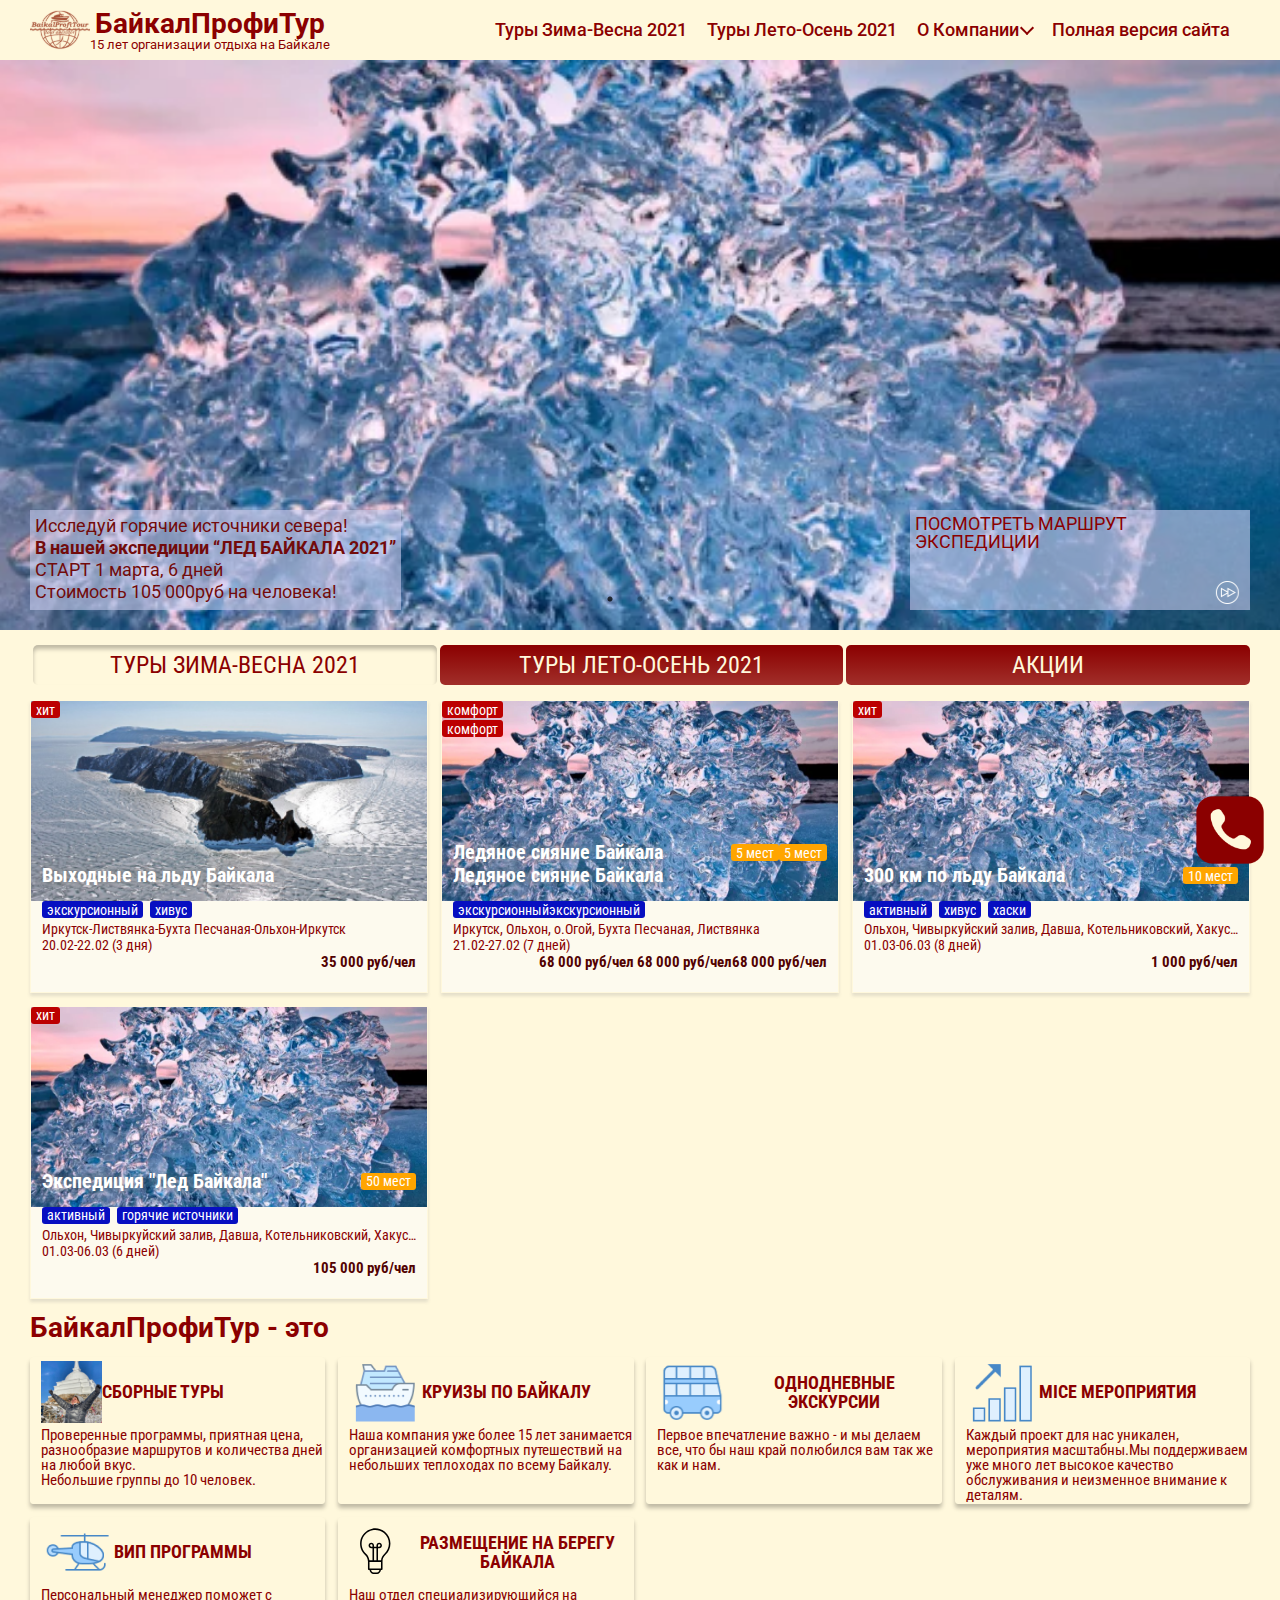
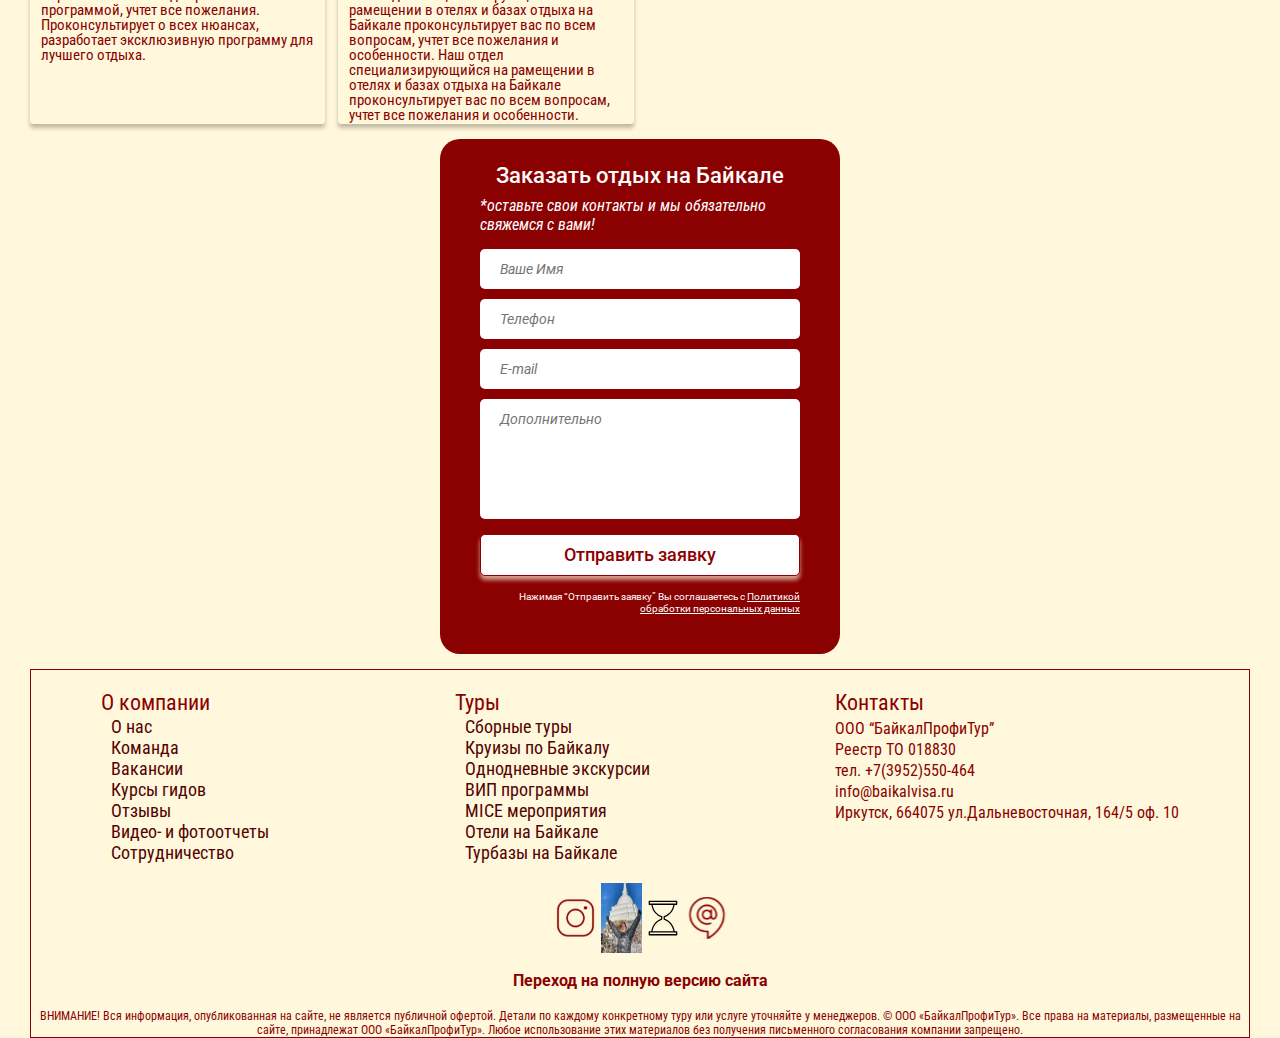
==== commit f8a1c08c: "Update index.html" ====
--- a/index.html
+++ b/index.html
@@ -41,8 +41,8 @@
                         О Компании<i class="fa fa-angle-down"></i>
                      </span>
                         <ul class="submenu">
-                           <li class="submenu-link"><a href="/about.html" >О нас</a></li>
-                           <li class="submenu-link"><a href="/reservation.html">Команда</a></li>
+                           <li class="submenu-link"><a href="/about.html" >О компании</a></li>
+                           <li class="submenu-link"><a href="/reservation.html">Как забронировать тур</a></li>
                            <li class="submenu-link"><a href="http://www.baikalvisa.ru/" >Вакансии</a></li>
                            <li class="submenu-link"><a href="http://www.baikalvisa.ru/" >Курсы гидов</a></li>
                            <li class="submenu-link"><a href="http://www.baikalvisa.ru/" >Отзывы</a></li>
@@ -102,7 +102,7 @@
       <!-- Слайдер -->
       <section class="main__slider slider">
          <!-- единичный слайд -->
-         <div class="slide" style="background-image: url(/img/slider_2.jpg)">
+         <div class="slide" style="background-image: url(/img/slider_1.webp)">
             <div class="container slide-wrapper">
                <div class="slide__information">
                
@@ -126,7 +126,7 @@
             </div>
          </div>
          <!-- единичный слайд -->
-         <div class="slide" style="background-image: url(/img/slider_3.jpg)">
+         <div class="slide" style="background-image: url(/img/slider_3.webp)">
             <div class="container slide-wrapper">
                <div class="slide__information">
                
@@ -149,7 +149,7 @@
             </div>
          </div>
          <!-- единичный слайд -->
-         <div class="slide" style="background-image: url(/img/slider_4.jpg)">
+         <div class="slide" style="background-image: url(/img/slider_1.webp)">
             <div class="container slide-wrapper">
                <div class="slide__information">
                
@@ -240,7 +240,7 @@
       <!-- единичный пост -->
       <div class="category-results__item category-item">
          
-         <div class="category-item__prev" style="background-image: url(/img/item2.png)">
+         <div class="category-item__prev" style="background-image: url(/img/slider_1.webp)">
             <ul class="flag-list__intitle">
                <li class="category-item__flag flag__intitle_top">
                   комфорт
@@ -291,7 +291,7 @@
       <!-- единичный пост -->
       <div class="category-results__item category-item">
          
-         <div class="category-item__prev" style="background-image: url(/img/item3.png)">
+         <div class="category-item__prev" style="background-image: url(/img/slider_1.webp)">
             <ul class="flag-list__intitle">
                <li class="category-item__flag flag__intitle_top">
                   хит
@@ -341,7 +341,7 @@
       <!-- единичный пост -->
       <div class="category-results__item category-item">
          
-         <div class="category-item__prev" style="background-image: url(/img/item4.png)">
+         <div class="category-item__prev" style="background-image: url(/img/slider_1.webp)">
             <ul class="flag-list__intitle">
                <li class="category-item__flag flag__intitle_top">
                   хит
@@ -640,4 +640,4 @@
 <script src="js/main.js"></script>
 <script src="slick/slick.min.js"></script>
 </body>
-</html>+</html>
--- a/css/style.css
+++ b/css/style.css
@@ -1 +1 @@
-@charset "UTF-8";@import url("https://fonts.googleapis.com/css2?family=Roboto+Condensed:ital,wght@0,400;0,700;1,400&family=Roboto:ital,wght@0,400;0,700;1,400&display=swap");*,:after,:before{box-sizing:border-box}blockquote,body,dd,dl,figure,h1,h2,h3,h4,p{margin:0}ol[role=list],ul[role=list]{list-style:none}html{scroll-behavior:smooth}body{min-height:100vh;text-rendering:optimizeSpeed;line-height:1.5}a:not([class]){-webkit-text-decoration-skip:ink;text-decoration-skip-ink:auto}img,picture{max-width:100%;display:block}button,input,select,textarea{font:inherit}@media (prefers-reduced-motion:reduce){*,:after,:before{animation-duration:0.01ms!important;animation-iteration-count:1!important;transition-duration:0.01ms!important;scroll-behavior:auto!important}}*{padding:0;margin:0;border:0}*,:after,:before{box-sizing:border-box}:active,:focus{outline:none}a:active,a:focus{outline:none}aside,footer,header,nav{display:block}body,html{height:100%;width:100%;font-size:100%;line-height:1;font-size:14px;-ms-text-size-adjust:100%;-moz-text-size-adjust:100%;-webkit-text-size-adjust:100%}button,input,textarea{font-family:inherit}input::-ms-clear{display:none}button{cursor:pointer}button::-moz-focus-inner{padding:0;border:0}a,a:visited{text-decoration:none}a:hover{text-decoration:none}ul li{list-style:none}img{vertical-align:top}h1,h2,h3,h4,h5,h6{font-size:inherit;font-weight:400}.wrapper{width:100%;overflow:hidden}.header{background-color:#FFF8DC;box-sizing:border-box}.container{max-width:1240px;padding:0px 10px;margin:0 auto}.header__body{height:60px;display:flex;font-size:0px;justify-content:space-between;align-items:center}.header__logo{display:flex;justify-content:center}.header__logo img{height:60px}.menu-logo{display:flex;justify-content:center}.header__text{display:flex;flex-flow:column;justify-content:center}.header__title{font-family:Roboto;font-size:28px;font-weight:700;text-align:center}.header__title a{color:#8B0000}.header__subtitle{font-family:Roboto;font-size:13px;font-weight:400;text-align:center}.menu-header{display:flex;align-items:center}.menu-header__icon{display:none}.menu-header__list{display:flex}.menu-header__list li{margin-left:20px}.social-menu-header__list{display:flex}.social-menu-header__list li{max-height:60px;margin-left:11px}.social-menu-header__list img{max-width:100%}.menu-header__link{font-family:Roboto;font-style:normal;font-weight:500;font-size:18px;text-align:center;color:#8B0000}.menu-header__link:hover{opacity:0.4}.social-menu-header__link img{height:35px;max-width:100%}.social-menu-header__link img:hover{opacity:0.4}.social-menu__dropdownbtn{display:none}.social-menu__dropdownbtn img{max-width:100%;height:50px}.menu-header__list_text{text-align:left;display:none}.menu-header__list_text li{margin:0}.link-down span i{margin-bottom:3px;margin-left:3px;width:10px;height:10px;border:solid #8B0000;border-width:0px 2px 2px 0px;display:inline-block;transform:rotate(45deg)}.submenu{display:none;position:absolute;z-index:5;background-color:#FFF8DC}.submenu-link{margin-top:10px}.submenu-link a{font-family:Roboto Condensed;font-style:normal;font-weight:normal;font-size:18px;line-height:21px;color:#530202}.link-down:hover .submenu{display:block}.menu-header__link_m{font-family:Roboto Condensed;font-style:normal;font-weight:normal;font-size:16px;color:#8B0000}.menu-footer__item-m{margin-top:5px}@media (max-width:890px){.header{position:fixed;width:100%;top:0;left:0;z-index:50;background-color:#FFF8DC}.header:before{content:"";position:absolute;top:0;left:0;width:100%;height:100%;background-color:#FFF8DC;z-index:3;filter:drop-shadow(0px 4px 4px rgba(139,0,0,0.25))}.header__body{position:relative;display:flex;font-size:0px;justify-content:start}.menu-header__icon{z-index:4;display:block;position:relative;width:40px;max-height:20px}.menu-header__icon span{position:absolute;background:#FFF8DC;border:1px solid #8B0000;width:40px;height:4px;top:50%}.menu-header__icon span:before{content:"";position:absolute;background:#FFF8DC;border:1px solid #8B0000;width:40px;height:4px;transform:translateY(-10px);left:-2%}.menu-header__icon span:after{content:"";position:absolute;background:#FFF8DC;border:1px solid #8B0000;width:40px;height:4px;transform:translateY(9px);left:-2%}.menu-header__icon_active span{background-color:transparent;border:none}.menu-header__icon_active span:before{transform:rotate(45deg);transition:all 0.5s ease 0s}.menu-header__icon_active span:after{transform:rotate(-45deg);transition:all 0.5s ease 0s}.menu-header__list{flex-flow:column;overflow:auto;margin-top:30px;position:fixed;top:-100%;left:0;width:83%;height:100%;padding-top:60px;background-color:#FFF8DC;box-shadow:inset 0px 4px 4px rgba(139,0,0,0.35)}.menu-header__list li{margin-bottom:30px}.menu-header__list_active{top:0;transition:all 0.7s ease 0s}.menu-header{order:0;display:flex;flex-flow:column}.menu-logo{margin:0 auto;z-index:4;order:1}.social-menu-header{display:none;order:2;z-index:4}.social-menu__dropdownbtn{display:block}.dropdown{position:relative}.social-menu-header__list{background:#FFF8DC;display:none;position:absolute;top:100%;left:0;padding-bottom:10px;width:100%;z-index:10;transition:all 0.7s ease 0s;box-shadow:0px 4px 4px rgba(0,0,0,0.5);border-radius:10px}.social-menu-header__list li{display:flex;justify-content:center;padding-top:10px}.social-menu-header__list img{height:44px;max-width:100%;filter:drop-shadow(0px 4px 4px rgba(0,0,0,0.25))}.header-hidden{display:block}.menu-header__list_text{text-align:left;display:block}.menu-header__list_text li{margin-bottom:5px}.submenu{display:block;position:relative}.submenu li{margin-bottom:0}.link-down span i{display:none}}@media (max-width:521px){.header__text{display:flex;flex-flow:column;align-items:center;justify-content:center}.header__title{font-family:Roboto;font-size:18px;font-weight:700;text-align:center;color:#8B0000}.header__subtitle{font-family:Roboto;font-size:7px;font-weight:400;text-align:center;color:#8B0000}}.menu-header__icon{width:35px;height:35px}.menu-header__icon span{width:35px;height:4px}.menu-header__icon span:before{width:35px}.menu-header__icon span:after{width:35px}.social-menu-header__list li{margin-left:0px}.social-menu-header__list img{max-width:100%}@media (max-width:350px){.menu-header__icon{height:35px}.container{padding:0px 3px}.menu-logo a img{max-width:100%}.header__title{font-family:Roboto;font-size:17px;font-weight:700;text-align:center;color:#8B0000}.header__text{margin:0 auto;text-align:center}}.main__slider{position:relative;margin:0 auto}.slider{font-family:Roboto;font-style:normal;font-weight:normal;font-size:18px;color:#720B0B}.slide{max-width:100%;height:570px;background-position:center;background-repeat:no-repeat;background-size:cover}.slide__information{display:flex;justify-content:space-between;height:570px;align-items:flex-end;padding-bottom:20px}.slide__column{min-height:100px}.slide-description{background:rgba(201,205,238,0.6);text-align:left;max-width:563px}.slide-description__text{line-height:22px;padding:5px}.slide-more{display:flex;background:rgba(201,205,238,0.6);max-width:340px;padding:5px}.slide-more__text{color:#8B0000}.slide-more__link{display:block;align-items:flex-end;align-self:flex-end}.slide-more__link img{width:70px}.slider .slick-dots{margin:0 auto;position:absolute;top:92%}@media (max-width:890px){.main{padding-top:60px}.slide{height:240px}.slider{font-family:Roboto;font-style:normal;font-weight:normal;font-size:12px;color:#720B0B}.slide__information{display:flex;justify-content:space-between;height:240px;align-items:flex-end;padding-bottom:20px}.slide__column{min-height:65px}.slide-description{background:rgba(201,205,238,0.6);text-align:left;max-width:360px}.slide-description__text{line-height:14px;padding:5px}.slide-more{display:flex;background:rgba(201,205,238,0.6);max-width:200px;padding:5px}.slide-more__text{height:auto}.slide-more__link{display:block;align-items:flex-end;align-self:flex-end}.slide-more__link img{max-width:100%;width:50px}}@media (max-width:520px){.slider{font-size:10px}.slide__information{display:flex;justify-content:space-between;min-height:240px;align-items:flex-end;padding-bottom:20px}.slide__column{min-height:70px}.slide-description{background:rgba(201,205,238,0.6);text-align:left;max-width:360px;height:auto;margin-right:10px}.slide-description__text{line-height:14px;padding:3px}.slide-more{font-size:11px;display:flex;background:rgba(201,205,238,0.6);max-width:120px;padding:3px}.slide-more__text{width:100%}.slide-more__link{display:block;align-items:flex-end;align-self:flex-end}.slide-more__link img{max-width:100%}}@media (max-width:365px){.slide__column{min-height:75px}.slide-more{max-width:105px;padding:3px}.slide-more__link{min-width:32px}.slide-more__link img{max-width:100%}}.category{margin-top:-15px}.category-title{display:flex;justify-content:space-between;align-items:center;font-size:24px;text-align:center;margin:0 auto}.category-title li{display:flex;justify-content:center;align-items:center;width:100%;height:40px;background:linear-gradient(180deg,#8B0000 0%,rgba(139,0,0,0.81) 100%);border-radius:5px;margin-left:3px}.category-title .category-title-item_active{background:linear-gradient(180deg,#FFF8DC 0%,rgba(255,248,220,0.81) 100%);box-shadow:inset 0px 4px 4px rgba(0,0,0,0.25);border-radius:5px}.category-title__link{display:inline-block;color:#FFF8DC}.category-title__link_active{color:#8B0000}.category-results{display:grid;grid-template-columns:repeat(auto-fill,minmax(340px,1fr));grid-gap:1vw}.category-item{margin-top:15px;height:100%;background:#FDFAEE;border:0.5px solid #FFF8DC;box-shadow:0px 3px 3px rgba(152,152,152,0.25);position:relative;z-index:0}.category-item__prev{display:flex;align-items:flex-end;position:relative;min-height:200px;background-position:center;background-repeat:no-repeat;background-size:cover}.prev-wrapper{display:flex;width:100%;justify-content:space-between;margin-bottom:14px;margin-right:11px;margin-left:11px}.category-item__ghostLink{position:absolute;display:block;top:0;left:0;width:100%;height:100%;z-index:1}.category-item__title{text-shadow:#868686 0 0 10px;font-weight:bold;font-size:20px;line-height:23px;color:#FFFFFF}.category-item__flag{white-space:nowrap;display:flex;align-items:center;font-style:normal;font-weight:normal;font-size:14px;line-height:16px;text-align:center;color:#FFFFFF;border-radius:3px;height:17px;padding:5px}.flag__intitle{background-color:orange;margin-top:3px}.descr-wrapper{max-width:100%;padding:0 11px 6px 11px}.category-item__descr{max-height:160px;max-width:100%}.flag-list{display:flex;width:100%;justify-content:space-between;margin-bottom:3px}.flag-list_nowrap{display:flex;flex-wrap:nowrap;justify-content:flex-start}.flag-list__left{display:flex}.flag-list__left_nowrap{display:flex;flex-wrap:nowrap;justify-content:flex-start}.category-flag__item_right{text-align:left;background:#BC0000}.flag-list__intitle{position:absolute;top:0}.flag__intitle_top{margin-bottom:2px;background:#BC0000;width:100%}.category-flag__item_left{background:#070FC1;margin-right:7px}.category-item__information{display:flex;flex-flow:column;justify-content:space-between;height:100%}.category-item__text{font-size:14px;line-height:16px;width:100%;white-space:nowrap;overflow:hidden;text-overflow:ellipsis}.nowrap{white-space:nowrap;overflow:hidden;text-overflow:ellipsis}.category-item__flag_nowrap{white-space:nowrap;overflow:hidden;text-overflow:ellipsis}.category-item__rout{margin-bottom:3px;min-width:360px;display:inline}.category-item__data{font-size:14px;line-height:16px}.category-item__price{display:flex;height:100%;width:100%;justify-content:flex-end;font-weight:bold;font-size:15px;line-height:18px;color:#530202}@media (max-width:890px){.category-title{font-size:20px}}@media (max-width:707px){.category-title{font-size:18px}.category-results{grid-template-columns:repeat(auto-fill,minmax(290px,1fr))}}@media (max-width:607px){.category-title{font-size:16px}.category-results{grid-template-columns:repeat(auto-fill,minmax(250px,1fr))}}@media (max-width:524px){.category-item__prev{min-height:150px}.category-item__title{font-size:18px}.prev-wrapper{flex-wrap:wrap}.category-flag{flex-wrap:wrap}.flag-list_nowrap{flex-wrap:nowrap;width:100%}.flag-list__left{flex-wrap:wrap}.flag-list__left_nowrap{flex-wrap:nowrap;width:100%}.category-title{font-size:14px}.category-results{grid-template-columns:repeat(auto-fill,minmax(150px,1fr))}.category-item__descr{height:100%}}.features-wrapper{padding-top:30px}.features-title h2{font-family:Roboto;font-style:normal;font-weight:bold;font-size:28px}.features{padding-top:15px;display:grid;grid-template-columns:repeat(auto-fill,minmax(243px,1fr));grid-gap:1vw}.features-item{position:relative;background:#FFF8DC;border:1px solid #FFF8DC;box-shadow:0px 4px 4px rgba(0,0,0,0.25);border-radius:3px}.features-item a{position:absolute;display:block;top:0;left:0;width:100%;height:100%;z-index:1}.features-item__wrapper{padding-left:10px;padding-top:3px}.features-item__block-title{display:flex;text-align:center;align-items:center;justify-content:flex-start;max-width:100%;height:62px}.features-item__img img{max-width:100%;height:62px}.features-item__title{align-self:center;align-items:center;display:flex;justify-content:center}.features-item__title h3{font-style:normal;font-weight:bold;font-size:16px;line-height:19px}.features-item__text{margin-top:5px;font-family:Roboto Condensed;font-style:normal;font-weight:normal;font-size:13px;line-height:15px}@media (max-width:508px){.features{padding-top:15px;display:grid;grid-template-columns:repeat(auto-fill,minmax(150px,1fr));grid-gap:1vw}.features-item{height:100%;min-height:150px;background:#FFF8DC;border:1px solid #FFF8DC;box-shadow:0px 4px 4px rgba(0,0,0,0.25);border-radius:3px}.features-item img{height:50px;max-width:100%}.features-title h2{font-family:Roboto;font-style:normal;font-weight:bold;font-size:20px;line-height:22px}.features-item__title h3{font-style:normal;font-weight:bold;font-size:11px}}.decor{position:relative;max-width:400px;margin:15px auto 0;background:#8B0000;border-radius:20px}.decor a{text-decoration:underline}.form-inner{padding:24px 40px 24px 40px}.form-inner input,.form-inner textarea{display:block;width:100%;padding:0 20px;margin-bottom:10px;background:#FFFFFF;line-height:40px;border-width:0;border-radius:5px;font-family:"Roboto",sans-serif;font-style:italic}.form-inner input:hover{box-shadow:0px 4px 4px rgba(255,248,220,0.66)}.form-inner textarea:hover{box-shadow:0px 4px 4px rgba(255,248,220,0.66)}.form-inner input[type=submit]{margin-top:15px;background:#FFFFFF;border:1px solid #8B0000;box-shadow:0px 4px 4px rgba(255,248,220,0.66);border-radius:5px;color:#8B0000;font-style:normal;font-weight:500;font-size:18px}.form-inner input[type=submit]:hover{opacity:0.5}.form-inner textarea{resize:none}.form-inner h3{margin-top:0;font-family:"Roboto";font-weight:500;font-size:22px;line-height:26px;text-align:center;color:#FFFFFF;margin-bottom:7px}.form-inner p{margin-top:0;font-family:Roboto Condensed;font-style:italic;font-weight:normal;font-size:16px;line-height:19px;color:#FFFFFF;margin-bottom:15px}p.politics a{font-family:Roboto;font-style:normal;font-weight:normal;font-size:10px;line-height:12px;text-align:right;color:#FFFFFF;margin-top:15px}.footer{margin-top:15px}.footer-hidden{display:block}.footer-wrapper{border:1px solid #8B0000;box-sizing:border-box}.footer-nav{display:flex;justify-content:space-between;margin-top:20px;margin-left:70px;margin-right:70px}.footer-nav__title{font-family:Roboto Condensed;font-style:normal;font-weight:normal;font-size:22px;line-height:26px}.footer-contacts__text,.footer-nav__link{font-family:Roboto Condensed;font-style:normal;font-weight:normal;font-size:18px;line-height:21px;color:#530202;margin-left:10px}.footer-contacts__text:hover,.footer-nav__link:hover{opacity:0.4}.footer-social{margin:20px auto;max-width:180px}.footer-social__list{display:flex;justify-content:space-between}.footer-social__list li img{display:inline-block;height:70px;max-width:100%}.footer-social__list li img:hover{opacity:0.4}.footer-site-link{text-align:center}.site-link__link{text-align:center;font-family:Roboto;font-style:normal;font-weight:bold;font-size:16px;color:#8B0000}.footer-contacts__text{max-width:328px}.footer-contacts__text_first{margin-bottom:10px}.footer-offerta{font-family:Roboto Condensed;font-style:normal;font-weight:normal;font-size:12px;line-height:14px;text-align:center;color:#8B0000;margin-top:20px;margin-left:5px;margin-right:5px}@media (max-width:890px){.footer-nav{display:flex;flex-flow:column;margin-top:20px;margin-left:10px;margin-right:10px}.footer-hidden{display:none}.footer-nav__list{margin-bottom:10px}.footer-nav__header{display:flex;justify-content:space-between;border-bottom:1px solid #8B0000}.footer-nav__header span{width:12px;height:12px;border:solid #8B0000;border-width:0px 1px 1px 0px;display:inline-block;transform:rotate(225deg)}.footer-nav__header span.arrow-up{transform:rotate(45deg)}.footer-social{margin:0 auto;margin-bottom:10px;max-width:180px}.footer-offerta{font-size:10px;text-align:center;color:#8B0000;margin-top:10px}.footer-social__list li img{height:44px;max-width:100%}}.single-main h3{font-family:Roboto;font-weight:600;font-size:24px;line-height:28px;color:#530202;padding:3px}.single-main p{font-family:Roboto Condensed;font-style:normal;font-weight:500;font-size:20px;line-height:23px;padding:3px;color:#530202}.form-inner h3{margin-top:0;font-family:"Roboto";font-weight:500;font-size:22px;line-height:26px;text-align:center;color:#FFFFFF;margin-bottom:7px}.form-inner p{margin-top:0;font-family:Roboto Condensed;font-style:italic;font-weight:normal;font-size:16px;line-height:19px;color:#FFFFFF;margin-bottom:15px}p.politics{font-family:Roboto;font-style:normal;font-weight:normal;font-size:10px;line-height:12px;text-align:right;color:#FFFFFF;margin-top:15px}@media (max-width:616px){.single-main h3{font-size:16px;line-height:17px}.single-main p{font-size:12px;line-height:13px}.single-main h4{font-size:14px;line-height:15px}.form-inner h3{margin-top:0;font-family:"Roboto";font-weight:500;font-size:22px;line-height:26px;text-align:center;color:#FFFFFF;margin-bottom:7px}.form-inner p{margin-top:0;font-family:Roboto Condensed;font-style:italic;font-weight:normal;font-size:16px;line-height:19px;color:#FFFFFF;margin-bottom:15px}p.politics{font-family:Roboto;font-style:normal;font-weight:normal;font-size:10px;line-height:12px;text-align:right;color:#FFFFFF;margin-top:15px}}@media (max-width:420px){.single-main h3{font-size:15px;line-height:15px}.single-main p{font-size:12px;line-height:13px}.single-main h4{font-size:14px;line-height:14px}.form-inner h3{margin-top:0;font-family:"Roboto";font-weight:500;font-size:22px;line-height:26px;text-align:center;color:#FFFFFF;margin-bottom:7px}.form-inner p{margin-top:0;font-family:Roboto Condensed;font-style:italic;font-weight:normal;font-size:16px;line-height:19px;color:#FFFFFF;margin-bottom:15px}p.politics{font-family:Roboto;font-style:normal;font-weight:normal;font-size:10px;line-height:12px;text-align:right;color:#FFFFFF;margin-top:15px}}.single-header__title{max-width:100%;height:470px;background-position:center;background-repeat:no-repeat;background-size:cover}.single-header__container{height:100%}.single-title{height:100%;display:flex;flex-flow:column;justify-content:flex-end;font-family:Roboto;font-style:normal;padding-bottom:30px}.single-title__title{font-weight:500;font-size:30px;line-height:32px;color:#FFFFFF;text-shadow:#868686 0 0 10px}.single-title__subtitle{font-family:Roboto Condensed;font-weight:400;font-size:25px;line-height:27px;text-shadow:#868686 0 0 10px;color:#FFFFFF}.single-descr{margin-top:10px;width:100%;display:grid;grid-template-columns:1fr 1fr;font-style:normal}.single-descr__ontours{height:100%;display:flex;flex-flow:column}.ontours-tours__text{height:100%}.single-descr__text{margin-bottom:3px;background:#FDFAEE;border:0.5px solid #FFF8DC;box-shadow:0px 3px 3px rgba(152,152,152,0.25)}.tours-title__block{margin-bottom:3px;background:#FDFAEE;border:0.5px solid #FFF8DC;box-shadow:0px 3px 3px rgba(152,152,152,0.25)}.date-tours__text{min-height:132px}.price-tours__link{display:block;font-family:Roboto Condensed;font-style:normal;font-weight:bold;font-size:14px;line-height:16px;font-size:20px;line-height:23px;padding:3px;color:#530202;text-decoration:underline;font-style:italic}.price-tours__link:hover{opacity:0.3}.single-descr__right{margin-left:3px}.single-map__map{max-width:100%;height:400px;background-position:center;background-repeat:no-repeat;background-size:cover}.single-map__title{display:block}@media (max-width:890px){.single-header{padding-top:60px}.single-header__title{max-width:100%;height:241px}.single-title{padding-bottom:30px}.single-title__title{font-weight:500;font-size:26px;line-height:30px;color:#FFFFFF;text-shadow:#868686 0 0 10px}.single-title__subtitle{font-weight:400;font-size:22px;line-height:25px;text-shadow:#868686 0 0 10px;color:#FFFFFF}.single-map__map{max-width:100%;height:340px;background-position:center;background-repeat:no-repeat;background-size:cover}.price-tours__link{margin-top:20px}}@media (max-width:616px){.price-tours__link{font-size:12px;line-height:13px}.single-map__map{max-width:100%;height:194px;background-position:center;background-repeat:no-repeat;background-size:cover}}.tours-program{margin-top:15px}.tours-day{margin-bottom:10px}.tours-day__title{font-family:Roboto Condensed;font-style:normal;font-weight:normal;font-size:20px;line-height:23px;color:#530202}.tours-day__block-title{display:flex;justify-content:space-between;width:100%;background:#FDFAEE;border:0.5px solid #FFF8DC;box-shadow:0px 3px 3px rgba(152,152,152,0.25);padding:5px;margin-bottom:5px}.tours-day__arrow{margin-right:5px;display:block;width:12px;height:12px;border:solid #8B0000;border-width:0px 1px 1px 0px;display:inline-block;transform:rotate(225deg)}.tours-day__img{max-width:100%;background-position:center;background-repeat:no-repeat;background-size:cover}.tours-day__description{display:grid;grid-template-columns:1fr 1fr}.tours-day__wrapper{background:#FDFAEE;box-shadow:0px 3px 3px rgba(152,152,152,0.25);padding-left:7px;padding-bottom:10px;margin-left:10px}.single-film{max-width:800px;height:400px;margin:0 auto;margin-top:20px}iframe{width:100%;height:100%}.single-film__more{margin-top:10px}.single-film__more a{font-family:Roboto Condensed;font-style:italic;font-weight:500;font-size:18px;-webkit-text-decoration-line:underline;text-decoration-line:underline;color:#530202}@media (max-width:855px){.single-film__more a{font-size:16px}.tours-day .tours-day__text{font-size:16px;line-height:18px}.tours-day__wrapper{margin-left:0px}}@media (max-width:741px){.tours-day .tours-day__text{font-size:16px;line-height:18px}.tours-day__description{display:flex;flex-flow:column}.tours-day__img{width:360px;height:360px;margin:0 auto}.single-film{max-width:600px;height:300px;margin:0 auto;margin-top:20px}}@media (max-width:420px){.tours-day .tours-day__text{font-size:11px;line-height:12px}.tours-day__img{width:250px;height:250px;margin:0 auto}.tours-day__arrow{width:12px;height:12px}.single-film{max-width:350px;height:200px;margin:0 auto;margin-top:20px}}@media (max-width:350px){.tours-day .tours-day__text{font-size:10px;line-height:11px}.tours-day__img{width:200px;height:200px;margin:0 auto}}.single-hidden{display:none}.arrow-up{transform:rotate(45deg)}.connection-menu{position:fixed;bottom:30px;right:10px;z-index:50;display:flex;flex-flow:column;justify-content:right}.connection-menu__list{display:flex;flex-flow:column;margin:0 auto}.connection-menu__link img{width:65px}.connection-menu__dropdownbtn{animation:pulse 3s infinite}.connection-menu__dropdownbtn img{width:80px}.connection-menu__dropdownbtn:hover{animation:paused;animation-iteration-count:paused}@keyframes pulse{0%{transform:scale(0.85)}70%{transform:scale(1)}to{transform:scale(0.85)}}.about-body__header{margin-bottom:10px}.about-body__title{margin-top:20px;font-family:Roboto;font-style:normal;font-weight:bold;font-size:28px}.about-body__text .about-body__text-description{font-family:Roboto;font-style:normal;font-weight:normal;font-size:16px;line-height:19px;color:#8B0000}.about-body__text-title{margin-top:10px;margin-bottom:10px;font-family:Roboto Condensed;font-style:normal;font-weight:normal;font-size:16px}.about-features{display:flex;justify-content:space-around;flex-wrap:wrap}.about-card{display:flex;max-width:369px;margin-right:3px;margin-top:3px}.about-card__img{display:flex;flex-flow:column;justify-content:center;max-width:120px;margin-right:9px}.about-card__description h3{font-family:Roboto;font-style:normal;font-weight:bold;font-size:16px;line-height:19px}.description__text-wrapper{font-family:Roboto Condensed;max-width:241px;min-height:97px;background:#FDFAEE}@media (max-width:508px){.about-body__title{font-size:20px;line-height:22px}.about-body__text .about-body__text-title{margin-top:10px;margin-bottom:10px;font-family:Roboto Condensed;font-style:normal;font-weight:normal;font-size:14px}.about-body__text .about-body__text-description{font-family:Roboto;font-style:normal;font-weight:normal;font-size:11px;line-height:11px;color:#8B0000}}.our-team__title{margin-top:20px;font-family:Roboto;font-style:normal;font-weight:bold;font-size:28px}.our-team__text{margin-top:10px;font-family:Roboto Condensed}.our-team__top-img{max-width:480px;margin:0 auto;margin-top:10px}.our-team__top-img img{max-width:100%;display:block}.our-team__description{text-align:center}.our-team__card-description{font-family:Roboto Condensed;font-size:12px;text-align:left}.our-team__card{margin-top:3px;min-width:150px}.our-team__bottom{margin-top:15px;display:flex;justify-content:space-around;flex-wrap:wrap}.our-team__card-img{max-width:113px;margin:0 auto}.our-team__card-img img{max-width:100%}@media (max-width:508px){.our-team__title{font-size:20px;line-height:22px}}.about-address{display:grid;grid-template-columns:1fr 1fr}.about-address__link{color:#8B0000}.about-address__map{margin-top:50px}.about-address__map img{max-width:100%;margin:0 auto}.about-address__title{margin-bottom:10px}.about-services{margin-top:10px;display:flex;justify-content:space-around;flex-wrap:wrap}.about-services__card{margin-top:5px;max-width:200px;max-height:200px;position:relative;text-align:center}.about-services__card img{max-width:100%}.centered{font-family:Roboto;font-style:normal;font-weight:300;font-size:18px;line-height:21px;color:#8B0000;position:absolute;top:50%;left:50%;transform:translate(-50%,-50%)}@media (max-width:890px){.about-address__description p{font-size:14px;line-height:14px}}@media (max-width:607px){.about-address__description p{font-size:14px;line-height:14px}.about-address{display:block}.about-address__map{margin-top:10px}.about-services__card{max-width:155px;max-height:155px}}.order-sale{display:flex;justify-content:space-around;flex-wrap:wrap}.order-sale p{font-family:Roboto Condensed;font-style:normal;font-weight:normal;font-size:16px;line-height:19px;text-align:center;color:#8B0000;max-width:160px}.order-howto__wrapper{margin:0 auto;max-width:900px;margin-top:10px;display:flex;justify-content:space-around;flex-wrap:wrap}.order-howto__wrapper p{max-width:170px;font-family:Roboto;font-style:normal;font-weight:500;font-size:20px;line-height:23px;color:#8B0000}.order-howto__img{max-width:56px}.order-howto__img img{max-width:100%}.order-howto__card{display:flex;justify-content:center}@media (max-width:607px){.order-howto__wrapper{margin-top:10px;display:flex;justify-content:space-around;flex-wrap:wrap}.order-howto__wrapper p{max-width:100px;font-family:Roboto;font-style:normal;font-weight:500;font-size:14px;line-height:15px;color:#8B0000}}body,html{font-family:Roboto Condensed;color:#8B0000}body{min-width:320px;background-color:#FFF8DC;position:relative}.hidden{display:none}+@charset "UTF-8";@import url("https://fonts.googleapis.com/css2?family=Roboto+Condensed:ital,wght@0,400;0,700;1,400&family=Roboto:ital,wght@0,400;0,700;1,400&display=swap");*,:after,:before{box-sizing:border-box}blockquote,body,dd,dl,figure,h1,h2,h3,h4,p{margin:0}ol[role=list],ul[role=list]{list-style:none}html{scroll-behavior:smooth}body{min-height:100vh;text-rendering:optimizeSpeed;line-height:1.5}a:not([class]){-webkit-text-decoration-skip:ink;text-decoration-skip-ink:auto}img,picture{max-width:100%;display:block}button,input,select,textarea{font:inherit}@media (prefers-reduced-motion:reduce){*,:after,:before{animation-duration:0.01ms!important;animation-iteration-count:1!important;transition-duration:0.01ms!important;scroll-behavior:auto!important}}*{padding:0;margin:0;border:0}*,:after,:before{box-sizing:border-box}:active,:focus{outline:none}a:active,a:focus{outline:none}aside,footer,header,nav{display:block}body,html{height:100%;width:100%;font-size:100%;line-height:1;font-size:14px;-ms-text-size-adjust:100%;-moz-text-size-adjust:100%;-webkit-text-size-adjust:100%}button,input,textarea{font-family:inherit}input::-ms-clear{display:none}button{cursor:pointer}button::-moz-focus-inner{padding:0;border:0}a,a:visited{text-decoration:none}a:hover{text-decoration:none}ul li{list-style:none}img{vertical-align:top}h1,h2,h3,h4,h5,h6{font-size:inherit;font-weight:400}.wrapper{width:100%;overflow:hidden}.header{background-color:#FFF8DC;box-sizing:border-box}.container{max-width:1240px;padding:0px 10px;margin:0 auto}.header__body{height:60px;display:flex;font-size:0px;justify-content:space-between;align-items:center}.header__logo{display:flex;justify-content:center}.header__logo img{height:60px}.menu-logo{display:flex;justify-content:center}.header__text{display:flex;flex-flow:column;justify-content:center}.header__title{font-family:Roboto;font-size:28px;font-weight:700;text-align:center}.header__title a{color:#8B0000}.header__subtitle{font-family:Roboto;font-size:13px;font-weight:400;text-align:center}.menu-header{display:flex;align-items:center}.menu-header__icon{display:none}.menu-header__list{display:flex}.menu-header__list li{margin-left:20px}.social-menu-header__list{display:flex}.social-menu-header__list li{max-height:60px;margin-left:11px}.social-menu-header__list img{max-width:100%}.menu-header__link{font-family:Roboto;font-style:normal;font-weight:500;font-size:18px;text-align:center;color:#8B0000}.menu-header__link:hover{opacity:0.4}.social-menu-header__link img{height:35px;max-width:100%}.social-menu-header__link img:hover{opacity:0.4}.social-menu__dropdownbtn{display:none}.social-menu__dropdownbtn img{max-width:100%;height:50px}.menu-header__list_text{text-align:left;display:none}.menu-header__list_text li{margin:0}.link-down span i{margin-bottom:3px;margin-left:3px;width:10px;height:10px;border:solid #8B0000;border-width:0px 2px 2px 0px;display:inline-block;transform:rotate(45deg)}.submenu{display:none;position:absolute;z-index:5;background-color:#FFF8DC}.submenu-link{margin-top:10px}.submenu-link a{font-family:Roboto Condensed;font-style:normal;font-weight:normal;font-size:18px;line-height:21px;color:#530202}.link-down:hover .submenu{display:block}.menu-header__link_m{font-family:Roboto Condensed;font-style:normal;font-weight:normal;font-size:16px;color:#8B0000}.menu-footer__item-m{margin-top:5px}@media (max-width:890px){.header{position:fixed;width:100%;top:0;left:0;z-index:50;background-color:#FFF8DC}.header:before{content:"";position:absolute;top:0;left:0;width:100%;height:100%;background-color:#FFF8DC;z-index:3;filter:drop-shadow(0px 4px 4px rgba(139,0,0,0.25))}.header__body{position:relative;display:flex;font-size:0px;justify-content:start}.menu-header__icon{z-index:4;display:block;position:relative;width:40px;max-height:20px}.menu-header__icon span{position:absolute;background:#FFF8DC;border:1px solid #8B0000;width:40px;height:4px;top:50%}.menu-header__icon span:before{content:"";position:absolute;background:#FFF8DC;border:1px solid #8B0000;width:40px;height:4px;transform:translateY(-10px);left:-2%}.menu-header__icon span:after{content:"";position:absolute;background:#FFF8DC;border:1px solid #8B0000;width:40px;height:4px;transform:translateY(9px);left:-2%}.menu-header__icon_active span{background-color:transparent;border:none}.menu-header__icon_active span:before{transform:rotate(45deg);transition:all 0.5s ease 0s}.menu-header__icon_active span:after{transform:rotate(-45deg);transition:all 0.5s ease 0s}.menu-header__list{flex-flow:column;overflow:auto;margin-top:30px;position:fixed;top:-100%;left:0;width:83%;height:100%;padding-top:60px;background-color:#FFF8DC;box-shadow:inset 0px 4px 4px rgba(139,0,0,0.35)}.menu-header__list li{margin-bottom:30px}.menu-header__list_active{top:0;transition:all 0.7s ease 0s}.menu-header{order:0;display:flex;flex-flow:column}.menu-logo{margin:0 auto;z-index:4;order:1}.social-menu-header{display:none;order:2;z-index:4}.social-menu__dropdownbtn{display:block}.dropdown{position:relative}.social-menu-header__list{background:#FFF8DC;display:none;position:absolute;top:100%;left:0;padding-bottom:10px;width:100%;z-index:10;transition:all 0.7s ease 0s;box-shadow:0px 4px 4px rgba(0,0,0,0.5);border-radius:10px}.social-menu-header__list li{display:flex;justify-content:center;padding-top:10px}.social-menu-header__list img{height:44px;max-width:100%;filter:drop-shadow(0px 4px 4px rgba(0,0,0,0.25))}.header-hidden{display:block}.menu-header__list_text{text-align:left;display:block}.menu-header__list_text li{margin-bottom:5px}.submenu{display:block;position:relative}.submenu li{margin-bottom:0}.link-down span i{display:none}}@media (max-width:521px){.header__text{display:flex;flex-flow:column;align-items:center;justify-content:center}.header__title{font-family:Roboto;font-size:18px;font-weight:700;text-align:center;color:#8B0000}.header__subtitle{font-family:Roboto;font-size:7px;font-weight:400;text-align:center;color:#8B0000}}.menu-header__icon{width:35px;height:35px}.menu-header__icon span{width:35px;height:4px}.menu-header__icon span:before{width:35px}.menu-header__icon span:after{width:35px}.social-menu-header__list li{margin-left:0px}.social-menu-header__list img{max-width:100%}@media (max-width:350px){.menu-header__icon{height:35px}.container{padding:0px 3px}.menu-logo a img{max-width:100%}.header__title{font-family:Roboto;font-size:17px;font-weight:700;text-align:center;color:#8B0000}.header__text{margin:0 auto;text-align:center}}.main__slider{position:relative;margin:0 auto}.slider{font-family:Roboto;font-style:normal;font-weight:normal;font-size:18px;color:#720B0B}.slide{max-width:100%;height:570px;background-position:center;background-repeat:no-repeat;background-size:cover}.slide__information{display:flex;justify-content:space-between;height:570px;align-items:flex-end;padding-bottom:20px}.slide__column{min-height:100px}.slide-description{background:rgba(201,205,238,0.6);text-align:left;max-width:563px}.slide-description__text{line-height:22px;padding:5px}.slide-more{display:flex;background:rgba(201,205,238,0.6);max-width:340px;padding:5px}.slide-more__text{color:#8B0000}.slide-more__link{display:block;align-items:flex-end;align-self:flex-end}.slide-more__link img{width:70px}.slider .slick-dots{margin:0 auto;position:absolute;top:92%}@media (max-width:890px){.main{padding-top:60px}.slide{height:240px}.slider{font-family:Roboto;font-style:normal;font-weight:normal;font-size:12px;color:#720B0B}.slide__information{display:flex;justify-content:space-between;height:240px;align-items:flex-end;padding-bottom:20px}.slide__column{min-height:65px}.slide-description{background:rgba(201,205,238,0.6);text-align:left;max-width:360px}.slide-description__text{line-height:14px;padding:5px}.slide-more{display:flex;background:rgba(201,205,238,0.6);max-width:200px;padding:5px}.slide-more__text{height:auto}.slide-more__link{display:block;align-items:flex-end;align-self:flex-end}.slide-more__link img{max-width:100%;width:50px}}@media (max-width:520px){.slider{font-size:10px}.slide__information{display:flex;justify-content:space-between;min-height:240px;align-items:flex-end;padding-bottom:20px}.slide__column{min-height:70px}.slide-description{background:rgba(201,205,238,0.6);text-align:left;max-width:360px;height:auto;margin-right:10px}.slide-description__text{line-height:14px;padding:3px}.slide-more{font-size:11px;display:flex;background:rgba(201,205,238,0.6);max-width:120px;padding:3px}.slide-more__text{width:100%}.slide-more__link{display:block;align-items:flex-end;align-self:flex-end}.slide-more__link img{max-width:100%}}@media (max-width:365px){.slide__column{min-height:75px}.slide-more{max-width:105px;padding:3px}.slide-more__link{min-width:32px}.slide-more__link img{max-width:100%}}.category{margin-top:-15px}.category-title{display:flex;justify-content:space-between;align-items:center;font-size:24px;text-align:center;margin:0 auto}.category-title li{display:flex;justify-content:center;align-items:center;width:100%;height:40px;background:linear-gradient(180deg,#8B0000 0%,rgba(139,0,0,0.81) 100%);border-radius:5px;margin-left:3px}.category-title .category-title-item_active{background:linear-gradient(180deg,#FFF8DC 0%,rgba(255,248,220,0.81) 100%);box-shadow:inset 0px 4px 4px rgba(0,0,0,0.25);border-radius:5px}.category-title__link{display:inline-block;color:#FFF8DC}.category-title__link_active{color:#8B0000}.category-results{display:grid;grid-template-columns:repeat(auto-fill,minmax(340px,1fr));grid-gap:1vw}.category-item{margin-top:15px;height:100%;background:#FDFAEE;border:0.5px solid #FFF8DC;box-shadow:0px 3px 3px rgba(152,152,152,0.25);position:relative;z-index:0}.category-item__prev{display:flex;align-items:flex-end;position:relative;min-height:200px;background-position:center;background-repeat:no-repeat;background-size:cover}.prev-wrapper{display:flex;width:100%;justify-content:space-between;margin-bottom:14px;margin-right:11px;margin-left:11px}.category-item__ghostLink{position:absolute;display:block;top:0;left:0;width:100%;height:100%;z-index:1}.category-item__title{text-shadow:#868686 0 0 10px;font-weight:bold;font-size:20px;line-height:23px;color:#FFFFFF}.category-item__flag{white-space:nowrap;display:flex;align-items:center;font-style:normal;font-weight:normal;font-size:14px;line-height:16px;text-align:center;color:#FFFFFF;border-radius:3px;height:17px;padding:5px}.flag__intitle{background-color:orange;margin-top:3px}.descr-wrapper{max-width:100%;padding:0 11px 6px 11px}.category-item__descr{max-height:160px;max-width:100%}.flag-list{display:flex;width:100%;justify-content:space-between;margin-bottom:3px}.flag-list_nowrap{display:flex;flex-wrap:nowrap;justify-content:flex-start}.flag-list__left{display:flex}.flag-list__left_nowrap{display:flex;flex-wrap:nowrap;justify-content:flex-start}.category-flag__item_right{text-align:left;background:#BC0000}.flag-list__intitle{position:absolute;top:0}.flag__intitle_top{margin-bottom:2px;background:#BC0000;width:100%}.category-flag__item_left{background:#070FC1;margin-right:7px}.category-item__information{display:flex;flex-flow:column;justify-content:space-between;height:100%}.category-item__text{font-size:14px;line-height:16px;width:100%;white-space:nowrap;overflow:hidden;text-overflow:ellipsis}.nowrap{white-space:nowrap;overflow:hidden;text-overflow:ellipsis}.category-item__flag_nowrap{white-space:nowrap;overflow:hidden;text-overflow:ellipsis}.category-item__rout{margin-bottom:3px;min-width:360px;display:inline}.category-item__data{font-size:14px;line-height:16px}.category-item__price{display:flex;height:100%;width:100%;justify-content:flex-end;font-weight:bold;font-size:15px;line-height:18px;color:#530202}@media (max-width:890px){.category-title{font-size:20px}}@media (max-width:707px){.category-title{font-size:18px}.category-results{grid-template-columns:repeat(auto-fill,minmax(290px,1fr))}}@media (max-width:607px){.category-title{font-size:16px}.category-results{grid-template-columns:repeat(auto-fill,minmax(250px,1fr))}}@media (max-width:524px){.category-item__prev{min-height:150px}.category-item__title{font-size:18px}.prev-wrapper{flex-wrap:wrap}.category-flag{flex-wrap:wrap}.flag-list_nowrap{flex-wrap:nowrap;width:100%}.flag-list__left{flex-wrap:wrap}.flag-list__left_nowrap{flex-wrap:nowrap;width:100%}.category-title{font-size:14px}.category-results{grid-template-columns:repeat(auto-fill,minmax(150px,1fr))}.category-item__descr{height:100%}}.features-wrapper{padding-top:30px}.features-title h2{font-family:Roboto;font-style:normal;font-weight:bold;font-size:28px}.features{padding-top:15px;display:grid;grid-template-columns:repeat(auto-fill,minmax(243px,1fr));grid-gap:1vw}.features-item{position:relative;background:#FFF8DC;border:1px solid #FFF8DC;box-shadow:0px 4px 4px rgba(0,0,0,0.25);border-radius:3px}.features-item a{position:absolute;display:block;top:0;left:0;width:100%;height:100%;z-index:1}.features-item__wrapper{padding-left:10px;padding-top:3px}.features-item__block-title{display:flex;text-align:center;align-items:center;justify-content:flex-start;max-width:100%;height:62px}.features-item__img img{max-width:100%;height:62px}.features-item__title{align-self:center;align-items:center;display:flex;justify-content:center}.features-item__title h3{font-style:normal;font-weight:bold;font-size:18px;line-height:19px}.features-item__text{margin-top:5px;font-family:Roboto Condensed;font-style:normal;font-weight:normal;font-size:15px;line-height:15px}@media (max-width:508px){.features{padding-top:15px;display:grid;grid-template-columns:repeat(auto-fill,minmax(150px,1fr));grid-gap:1vw}.features-item{height:100%;min-height:150px;background:#FFF8DC;border:1px solid #FFF8DC;box-shadow:0px 4px 4px rgba(0,0,0,0.25);border-radius:3px}.features-item img{height:50px;max-width:100%}.features-item__text{margin-top:5px;font-family:Roboto Condensed;font-style:normal;font-weight:normal;font-size:12px;line-height:13px}.features-title h2{font-family:Roboto;font-style:normal;font-weight:bold;font-size:20px;line-height:22px}.features-item__title h3{font-style:normal;font-weight:bold;font-size:13px}}.decor{position:relative;max-width:400px;margin:15px auto 0;background:#8B0000;border-radius:20px}.decor a{text-decoration:underline}.form-inner{padding:24px 40px 24px 40px}.form-inner input,.form-inner textarea{display:block;width:100%;padding:0 20px;margin-bottom:10px;background:#FFFFFF;line-height:40px;border-width:0;border-radius:5px;font-family:"Roboto",sans-serif;font-style:italic}.form-inner input:hover{box-shadow:0px 4px 4px rgba(255,248,220,0.66)}.form-inner textarea:hover{box-shadow:0px 4px 4px rgba(255,248,220,0.66)}.form-inner input[type=submit]{margin-top:15px;background:#FFFFFF;border:1px solid #8B0000;box-shadow:0px 4px 4px rgba(255,248,220,0.66);border-radius:5px;color:#8B0000;font-style:normal;font-weight:500;font-size:18px}.form-inner input[type=submit]:hover{opacity:0.5}.form-inner textarea{resize:none}.form-inner h3{margin-top:0;font-family:"Roboto";font-weight:500;font-size:22px;line-height:26px;text-align:center;color:#FFFFFF;margin-bottom:7px}.form-inner p{margin-top:0;font-family:Roboto Condensed;font-style:italic;font-weight:normal;font-size:16px;line-height:19px;color:#FFFFFF;margin-bottom:15px}p.politics a{font-family:Roboto;font-style:normal;font-weight:normal;font-size:10px;line-height:12px;text-align:right;color:#FFFFFF;margin-top:15px}.footer{margin-top:15px}.footer-hidden{display:block}.footer-wrapper{border:1px solid #8B0000;box-sizing:border-box}.footer-nav{display:flex;justify-content:space-between;margin-top:20px;margin-left:70px;margin-right:70px}.footer-nav__title{font-family:Roboto Condensed;font-style:normal;font-weight:normal;font-size:22px;line-height:26px}.footer-contacts__text,.footer-nav__link{font-family:Roboto Condensed;font-style:normal;font-weight:normal;font-size:18px;line-height:21px;color:#530202;margin-left:10px}.footer-contacts__text:hover,.footer-nav__link:hover{opacity:0.4}.footer-social{margin:20px auto;max-width:180px}.footer-social__list{display:flex;justify-content:space-between}.footer-social__list li img{display:inline-block;height:70px;max-width:100%}.footer-social__list li img:hover{opacity:0.4}.footer-site-link{text-align:center}.site-link__link{text-align:center;font-family:Roboto;font-style:normal;font-weight:bold;font-size:16px;color:#8B0000}.footer-contacts__text{max-width:328px}.footer-contacts__text_first{margin-bottom:10px}.footer-offerta{font-family:Roboto Condensed;font-style:normal;font-weight:normal;font-size:12px;line-height:14px;text-align:center;color:#8B0000;margin-top:20px;margin-left:5px;margin-right:5px}@media (max-width:890px){.footer-nav{display:flex;flex-flow:column;margin-top:20px;margin-left:10px;margin-right:10px}.footer-hidden{display:none}.footer-nav__list{margin-bottom:10px}.footer-nav__header{display:flex;justify-content:space-between;border-bottom:1px solid #8B0000}.footer-nav__header span{width:12px;height:12px;border:solid #8B0000;border-width:0px 1px 1px 0px;display:inline-block;transform:rotate(225deg)}.footer-nav__header span.arrow-up{transform:rotate(45deg)}.footer-social{margin:0 auto;margin-bottom:10px;max-width:180px}.footer-offerta{font-size:10px;text-align:center;color:#8B0000;margin-top:10px}.footer-social__list li img{height:44px;max-width:100%}}.single-main h3{font-family:Roboto;font-weight:600;font-size:24px;line-height:28px;color:#530202;padding:3px}.single-main p{font-family:Roboto Condensed;font-style:normal;font-weight:500;font-size:20px;line-height:23px;padding:3px;color:#530202}.form-inner h3{margin-top:0;font-family:"Roboto";font-weight:500;font-size:22px;line-height:26px;text-align:center;color:#FFFFFF;margin-bottom:7px}.form-inner p{margin-top:0;font-family:Roboto Condensed;font-style:italic;font-weight:normal;font-size:16px;line-height:19px;color:#FFFFFF;margin-bottom:15px}p.politics{font-family:Roboto;font-style:normal;font-weight:normal;font-size:10px;line-height:12px;text-align:right;color:#FFFFFF;margin-top:15px}@media (max-width:616px){.single-main h3{font-size:16px;line-height:17px}.single-main p{font-size:12px;line-height:13px}.single-main h4{font-size:14px;line-height:15px}.form-inner h3{margin-top:0;font-family:"Roboto";font-weight:500;font-size:22px;line-height:26px;text-align:center;color:#FFFFFF;margin-bottom:7px}.form-inner p{margin-top:0;font-family:Roboto Condensed;font-style:italic;font-weight:normal;font-size:16px;line-height:19px;color:#FFFFFF;margin-bottom:15px}p.politics{font-family:Roboto;font-style:normal;font-weight:normal;font-size:10px;line-height:12px;text-align:right;color:#FFFFFF;margin-top:15px}}@media (max-width:420px){.single-main h3{font-size:15px;line-height:15px}.single-main p{font-size:12px;line-height:13px}.single-main h4{font-size:14px;line-height:14px}.form-inner h3{margin-top:0;font-family:"Roboto";font-weight:500;font-size:22px;line-height:26px;text-align:center;color:#FFFFFF;margin-bottom:7px}.form-inner p{margin-top:0;font-family:Roboto Condensed;font-style:italic;font-weight:normal;font-size:16px;line-height:19px;color:#FFFFFF;margin-bottom:15px}p.politics{font-family:Roboto;font-style:normal;font-weight:normal;font-size:10px;line-height:12px;text-align:right;color:#FFFFFF;margin-top:15px}}.single-header__title{max-width:100%;height:470px;background-position:center;background-repeat:no-repeat;background-size:cover}.single-header__container{height:100%}.single-title{height:100%;display:flex;flex-flow:column;justify-content:flex-end;font-family:Roboto;font-style:normal;padding-bottom:30px}.single-title__title{font-weight:500;font-size:30px;line-height:32px;color:#FFFFFF;text-shadow:#868686 0 0 10px}.single-title__subtitle{font-family:Roboto Condensed;font-weight:400;font-size:25px;line-height:27px;text-shadow:#868686 0 0 10px;color:#FFFFFF}.single-descr{margin-top:10px;width:100%;display:grid;grid-template-columns:1fr 1fr;font-style:normal}.single-descr__ontours{height:100%;display:flex;flex-flow:column}.ontours-tours__text{height:100%}.single-descr__text{margin-bottom:3px;background:#FDFAEE;border:0.5px solid #FFF8DC;box-shadow:0px 3px 3px rgba(152,152,152,0.25)}.tours-title__block{margin-bottom:3px;background:#FDFAEE;border:0.5px solid #FFF8DC;box-shadow:0px 3px 3px rgba(152,152,152,0.25)}.date-tours__text{min-height:132px}.price-tours__link{display:block;font-family:Roboto Condensed;font-style:normal;font-weight:bold;font-size:14px;line-height:16px;font-size:20px;line-height:23px;padding:3px;color:#530202;text-decoration:underline;font-style:italic}.price-tours__link:hover{opacity:0.3}.single-descr__right{margin-left:3px}.single-map__map{max-width:100%;height:400px;background-position:center;background-repeat:no-repeat;background-size:cover}.single-map__title{display:block}@media (max-width:890px){.single-header{padding-top:60px}.single-header__title{max-width:100%;height:241px}.single-title{padding-bottom:30px}.single-title__title{font-weight:500;font-size:26px;line-height:30px;color:#FFFFFF;text-shadow:#868686 0 0 10px}.single-title__subtitle{font-weight:400;font-size:22px;line-height:25px;text-shadow:#868686 0 0 10px;color:#FFFFFF}.single-map__map{max-width:100%;height:340px;background-position:center;background-repeat:no-repeat;background-size:cover}.price-tours__link{margin-top:20px}}@media (max-width:616px){.price-tours__link{font-size:12px;line-height:13px}.single-map__map{max-width:100%;height:194px;background-position:center;background-repeat:no-repeat;background-size:cover}}.tours-program{margin-top:15px}.tours-day{margin-bottom:10px}.tours-day__title{font-family:Roboto Condensed;font-style:normal;font-weight:normal;font-size:20px;line-height:23px;color:#530202}.tours-day__block-title{display:flex;justify-content:space-between;width:100%;background:#FDFAEE;border:0.5px solid #FFF8DC;box-shadow:0px 3px 3px rgba(152,152,152,0.25);padding:5px;margin-bottom:5px}.tours-day__arrow{margin-right:5px;display:block;width:12px;height:12px;border:solid #8B0000;border-width:0px 1px 1px 0px;display:inline-block;transform:rotate(225deg)}.tours-day__img{max-width:100%;background-position:center;background-repeat:no-repeat;background-size:cover}.tours-day__description{display:grid;grid-template-columns:1fr 1fr}.tours-day__wrapper{background:#FDFAEE;box-shadow:0px 3px 3px rgba(152,152,152,0.25);padding-left:7px;padding-bottom:10px;margin-left:10px}.single-film{max-width:800px;height:400px;margin:0 auto;margin-top:20px}iframe{width:100%;height:100%}.single-film__more{margin-top:10px}.single-film__more a{font-family:Roboto Condensed;font-style:italic;font-weight:500;font-size:18px;-webkit-text-decoration-line:underline;text-decoration-line:underline;color:#530202}@media (max-width:855px){.single-film__more a{font-size:16px}.tours-day .tours-day__text{font-size:16px;line-height:18px}.tours-day__wrapper{margin-left:0px}}@media (max-width:741px){.tours-day .tours-day__text{font-size:16px;line-height:18px}.tours-day__description{display:flex;flex-flow:column}.tours-day__img{width:360px;height:360px;margin:0 auto}.single-film{max-width:600px;height:300px;margin:0 auto;margin-top:20px}}@media (max-width:420px){.tours-day .tours-day__text{font-size:11px;line-height:12px}.tours-day__img{width:250px;height:250px;margin:0 auto}.tours-day__arrow{width:12px;height:12px}.single-film{max-width:350px;height:200px;margin:0 auto;margin-top:20px}}@media (max-width:350px){.tours-day .tours-day__text{font-size:10px;line-height:11px}.tours-day__img{width:200px;height:200px;margin:0 auto}}.single-hidden{display:none}.arrow-up{transform:rotate(45deg)}.connection-menu{position:fixed;bottom:30px;right:10px;z-index:50;display:flex;flex-flow:column;justify-content:right}.connection-menu__list{display:flex;flex-flow:column;margin:0 auto}.connection-menu__link img{width:65px}.connection-menu__dropdownbtn{animation:pulse 3s infinite}.connection-menu__dropdownbtn img{width:80px}.connection-menu__dropdownbtn:hover{animation:paused;animation-iteration-count:paused}@keyframes pulse{0%{transform:scale(0.85)}70%{transform:scale(1)}to{transform:scale(0.85)}}.about-body__header{margin-bottom:10px}.about-body__title{margin-top:20px;font-family:Roboto;font-style:normal;font-weight:bold;font-size:28px}.about-body__text .about-body__text-description{font-family:Roboto;font-style:normal;font-weight:normal;font-size:16px;line-height:19px;color:#8B0000}.about-body__text-title{margin-top:10px;margin-bottom:10px;font-family:Roboto Condensed;font-style:normal;font-weight:normal;font-size:16px}.about-features{display:flex;justify-content:space-around;flex-wrap:wrap}.about-card{display:flex;max-width:369px;margin-right:3px;margin-top:3px}.about-card__img{display:flex;flex-flow:column;justify-content:center;max-width:120px;margin-right:9px}.about-card__description h3{font-family:Roboto;font-style:normal;font-weight:bold;font-size:16px;line-height:19px}.description__text-wrapper{font-family:Roboto Condensed;max-width:241px;min-height:97px;background:#FDFAEE}@media (max-width:508px){.about-body__title{font-size:20px;line-height:22px}.about-body__text .about-body__text-title{margin-top:10px;margin-bottom:10px;font-family:Roboto Condensed;font-style:normal;font-weight:normal;font-size:14px}.about-body__text .about-body__text-description{font-family:Roboto;font-style:normal;font-weight:normal;font-size:11px;line-height:11px;color:#8B0000}}.our-team__title{margin-top:20px;font-family:Roboto;font-style:normal;font-weight:bold;font-size:28px}.our-team__text{margin-top:10px;font-family:Roboto Condensed}.our-team__top-img{max-width:480px;margin:0 auto;margin-top:10px}.our-team__top-img img{max-width:100%;display:block}.our-team__description{text-align:center}.our-team__card-description{font-family:Roboto Condensed;font-size:12px;text-align:left}.our-team__card{margin-top:3px;min-width:150px}.our-team__bottom{margin-top:15px;display:flex;justify-content:space-around;flex-wrap:wrap}.our-team__card-img{max-width:113px;margin:0 auto}.our-team__card-img img{max-width:100%}@media (max-width:508px){.our-team__title{font-size:20px;line-height:22px}}.about-address{display:grid;grid-template-columns:1fr 1fr}.about-address__link{color:#8B0000}.about-address__map{margin-top:50px}.about-address__map img{max-width:100%;margin:0 auto}.about-address__title{margin-bottom:10px}.about-services{margin-top:10px;display:flex;justify-content:space-around;flex-wrap:wrap}.about-services__card{margin-top:5px;max-width:200px;max-height:200px;position:relative;text-align:center}.about-services__card img{max-width:100%}.centered{font-family:Roboto;font-style:normal;font-weight:300;font-size:18px;line-height:21px;color:#8B0000;position:absolute;top:50%;left:50%;transform:translate(-50%,-50%)}@media (max-width:890px){.about-address__description p{font-size:14px;line-height:14px}}@media (max-width:607px){.about-address__description p{font-size:14px;line-height:14px}.about-address{display:block}.about-address__map{margin-top:10px}.about-services__card{max-width:155px;max-height:155px}}.order-sale{display:flex;justify-content:space-around;flex-wrap:wrap}.order-sale p{font-family:Roboto Condensed;font-style:normal;font-weight:normal;font-size:16px;line-height:19px;text-align:center;color:#8B0000;max-width:160px}.order-howto__wrapper{margin:0 auto;max-width:900px;margin-top:10px;display:flex;justify-content:space-around;flex-wrap:wrap}.order-howto__wrapper p{max-width:170px}.order-howto__img{max-width:56px}.order-howto__img img{width:56px}.order-howto__card{margin-top:30px;display:flex;justify-content:center}.order-howto__card .order-howto__text{font-family:Roboto;font-weight:700;font-size:20px;line-height:21px;color:#8B0000}@media (max-width:607px){.order-howto__wrapper{margin-top:10px;display:flex;justify-content:space-around;flex-wrap:wrap}.order-howto__wrapper p{max-width:100px;font-family:Roboto;font-style:normal;font-weight:500;font-size:14px;line-height:15px;color:#8B0000}.order-howto__card .order-howto__text{font-size:14px;line-height:14px;color:#8B0000}.order-howto_icon{text-align:center}.order-howto_icon img{text-align:center;width:20px;height:20px}.order-howto__img{max-width:56px}.order-howto__img img{width:42px}}body,html{font-family:Roboto Condensed;color:#8B0000}body{min-width:320px;background-color:#FFF8DC;position:relative}.hidden{display:none}